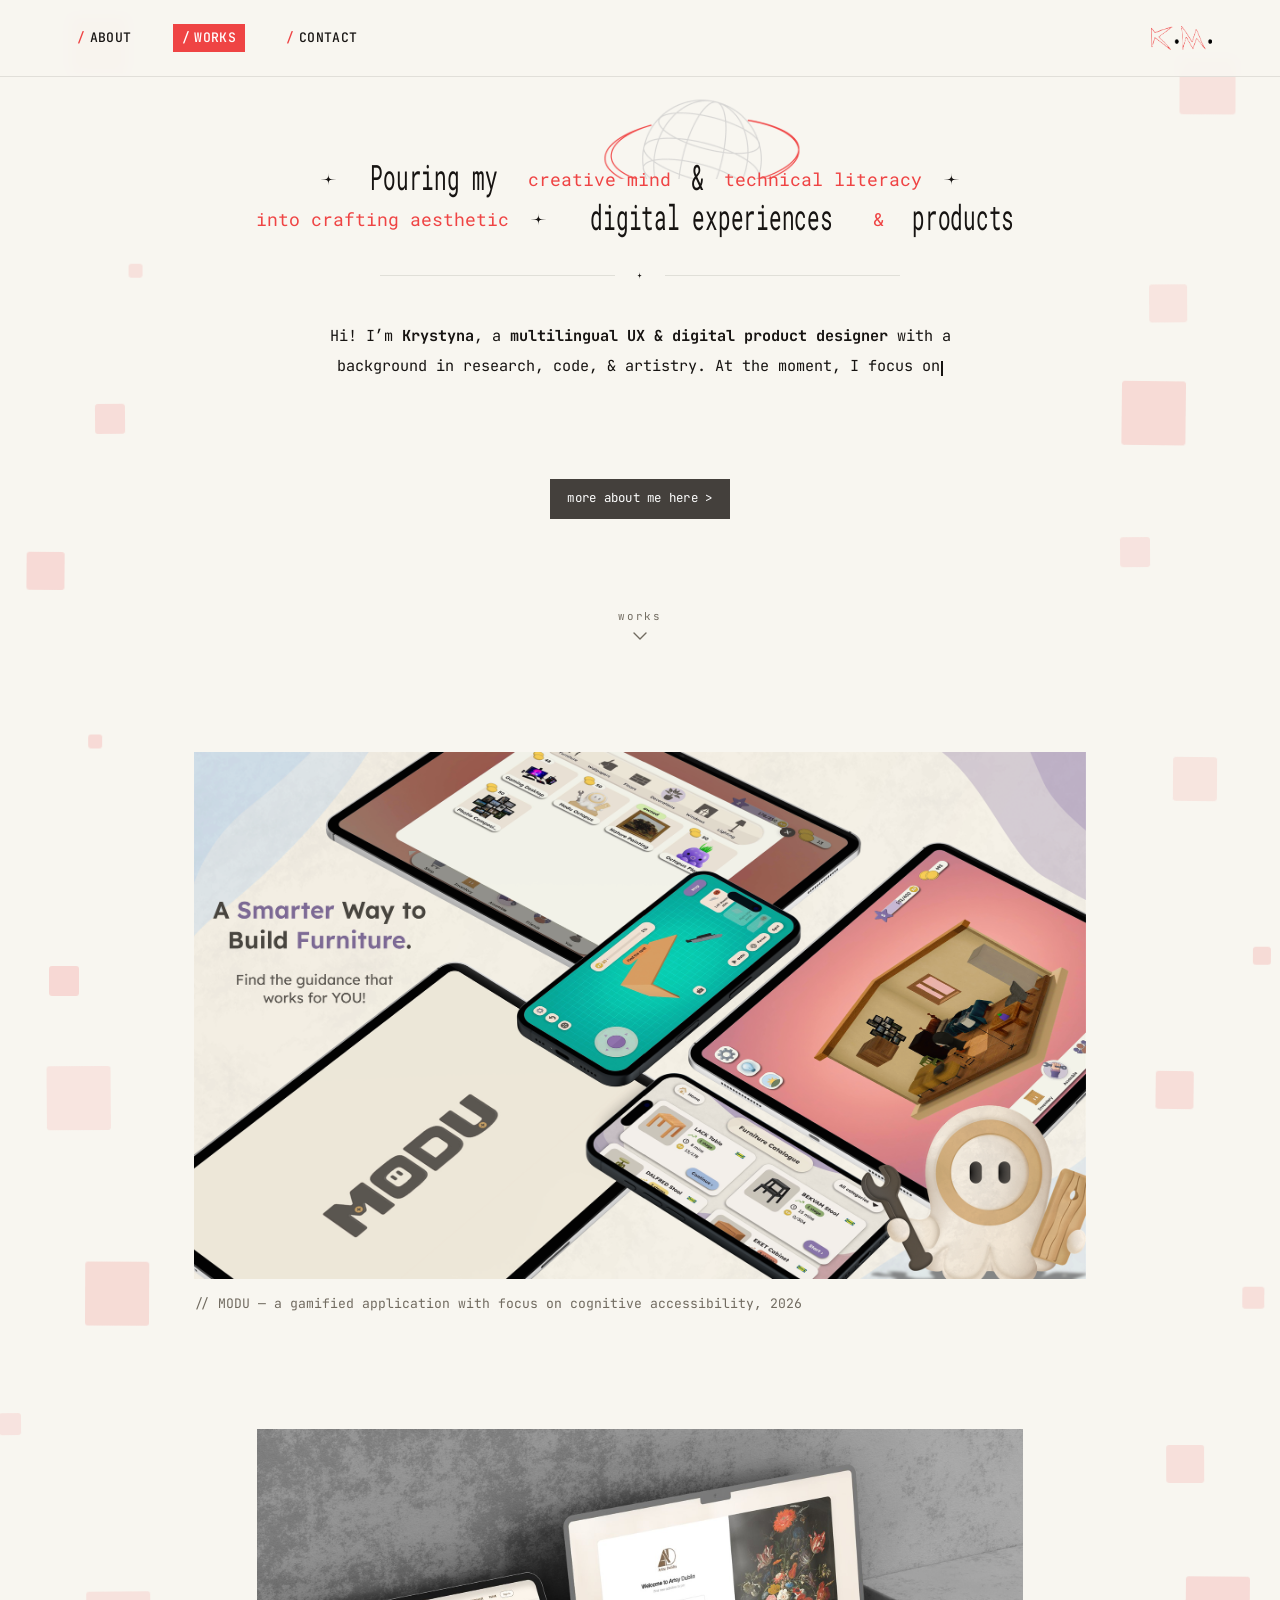
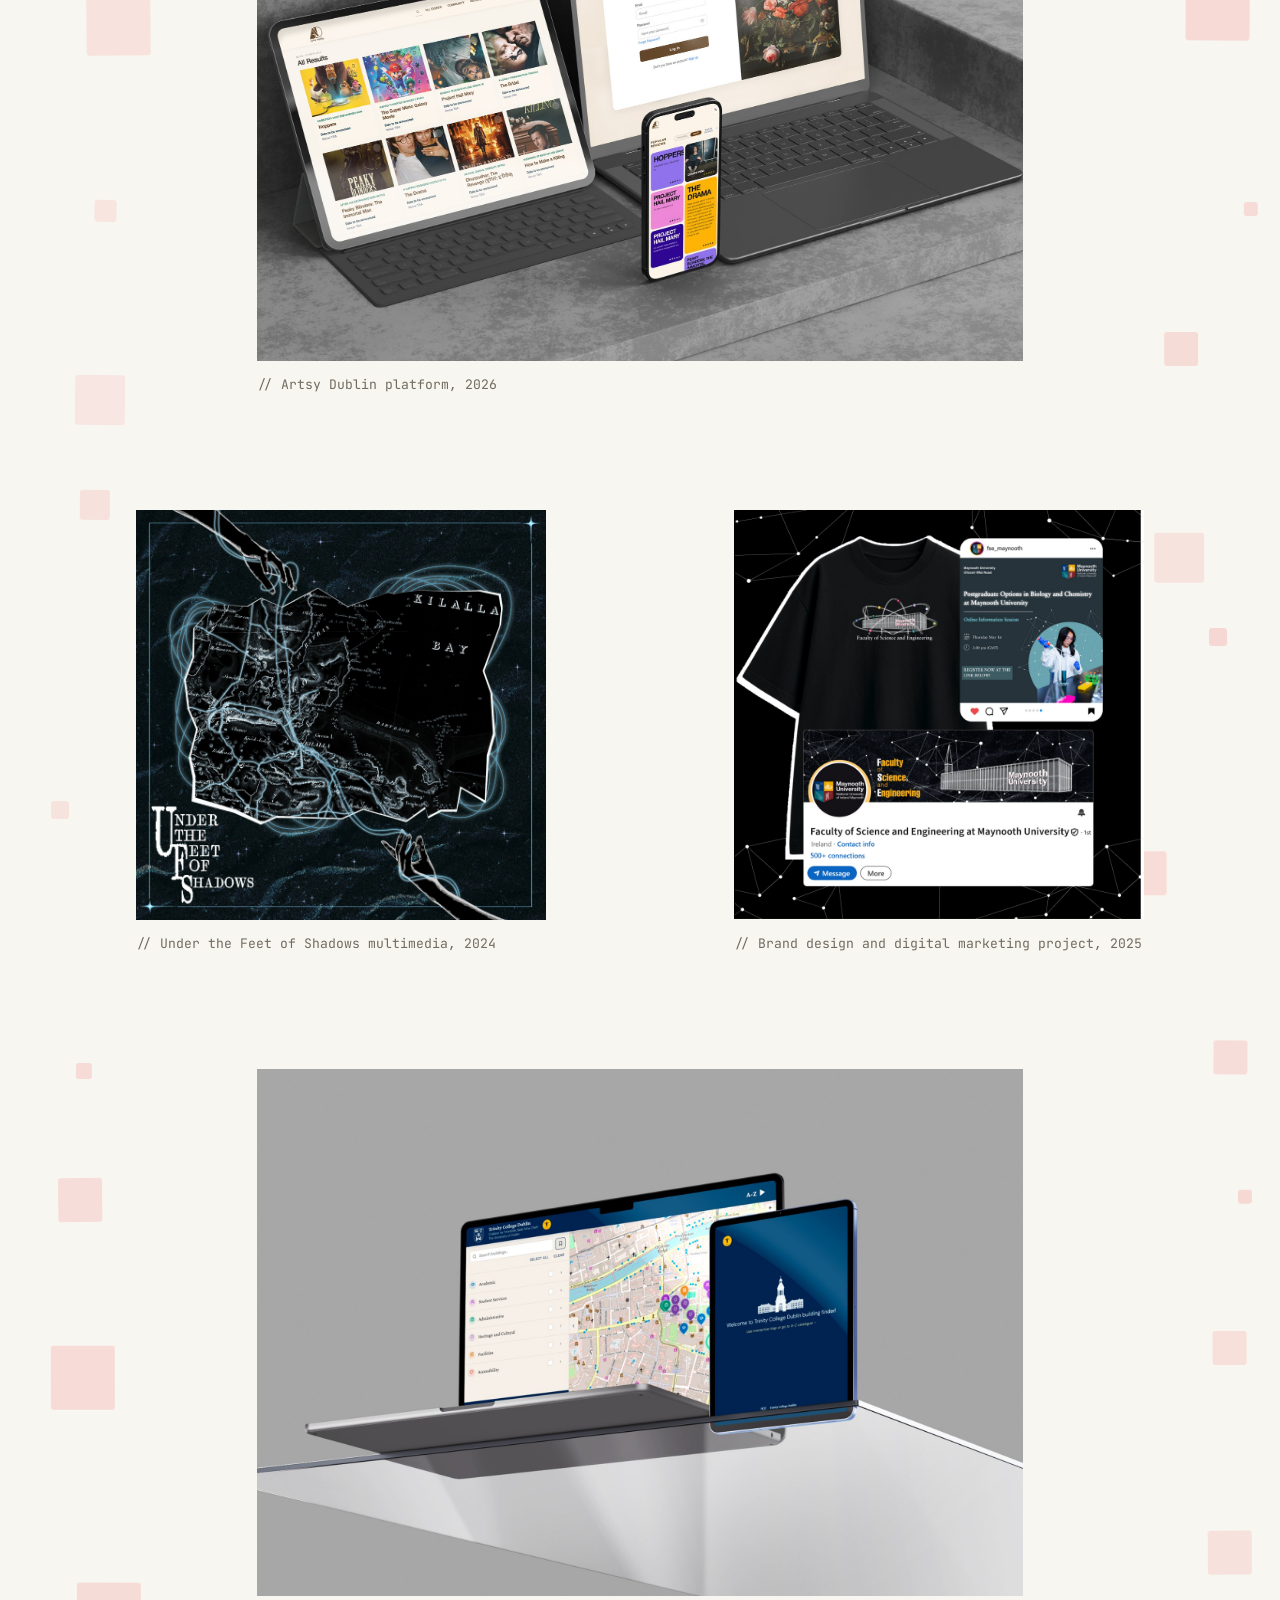
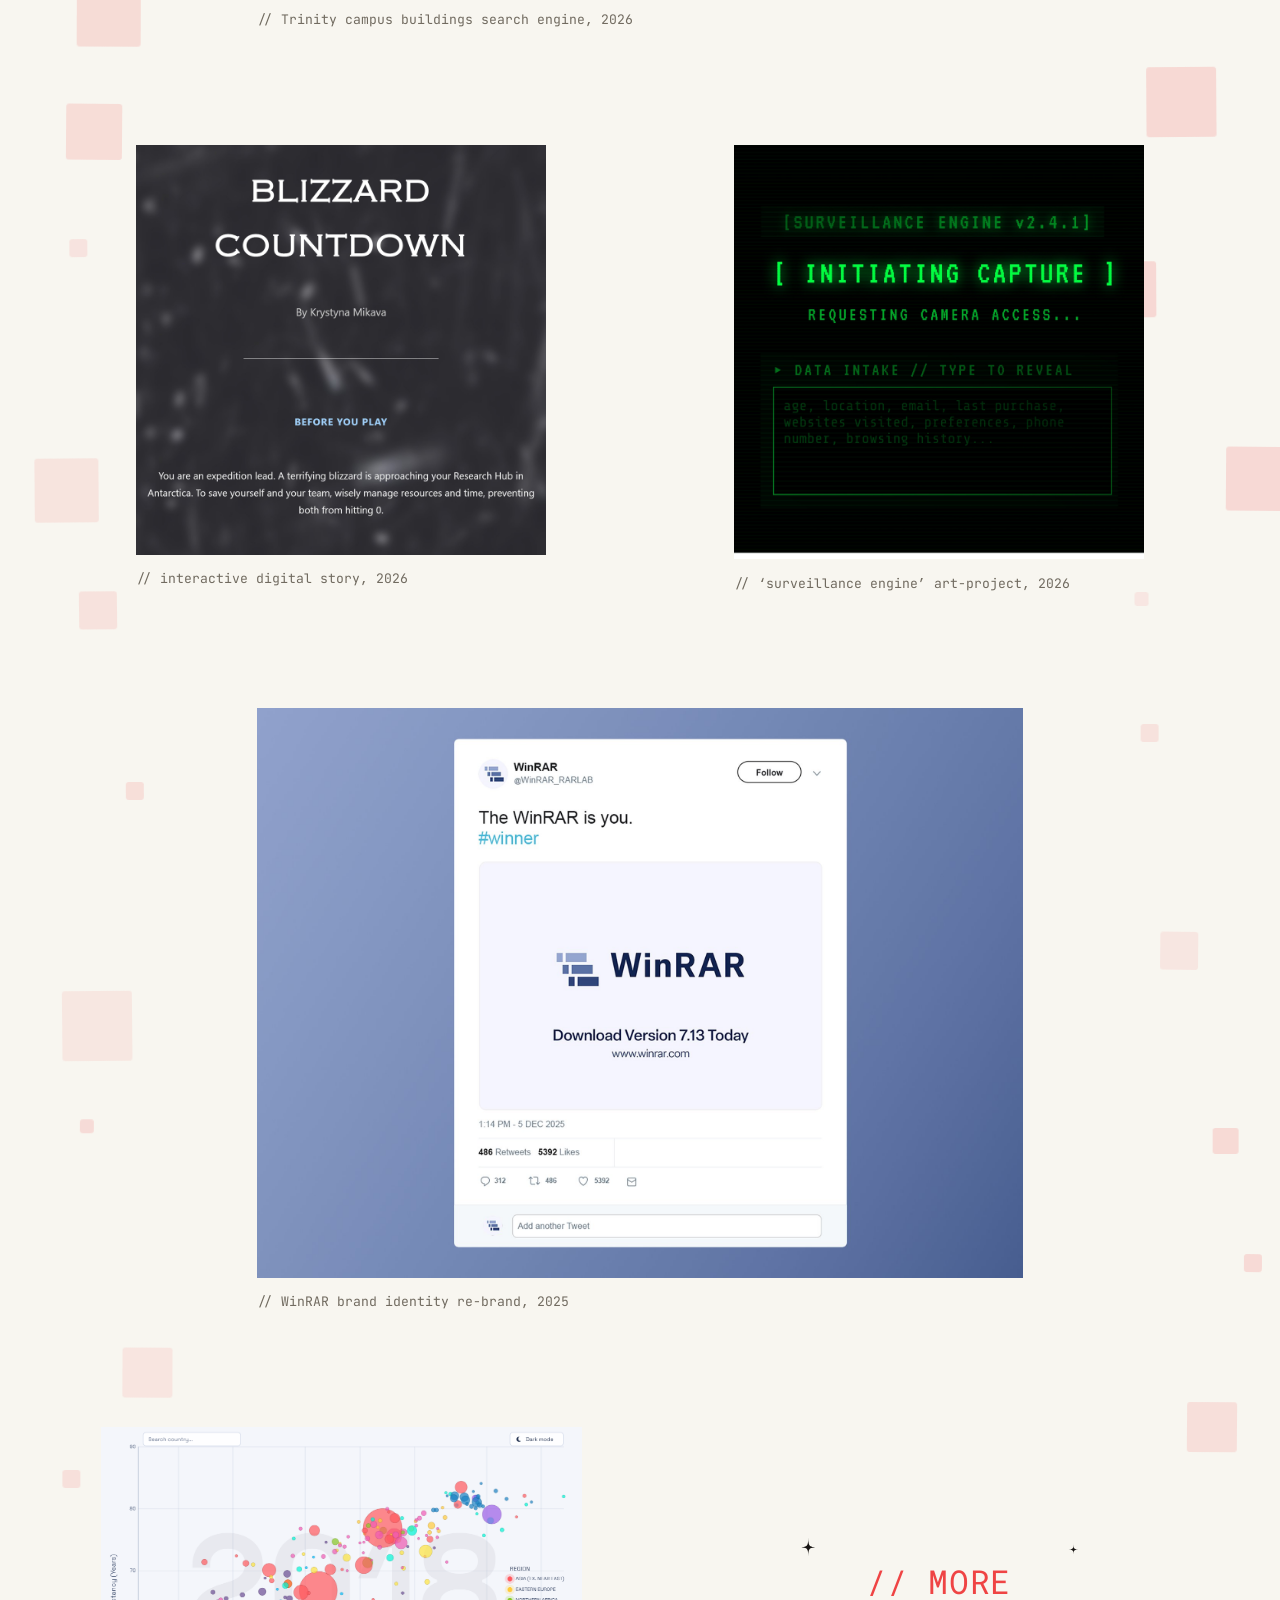
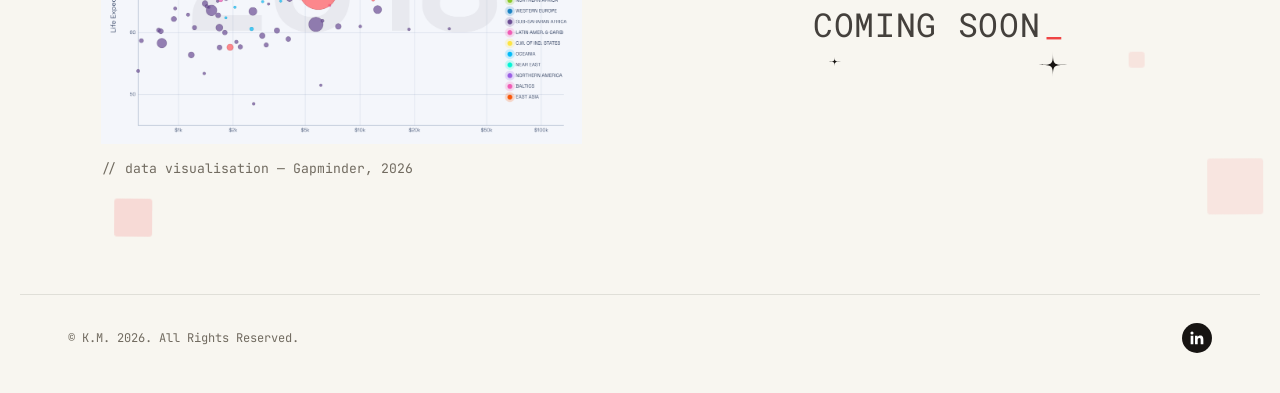
==== index.html @ ce23d638 "c" ====
<!DOCTYPE html>
<html lang="en">
<head>
  <meta charset="UTF-8">
  <meta name="viewport" content="width=device-width, initial-scale=1.0">
  <title>K.M. — Digital Product Designer Portfolio</title>
  <meta name="description" content="Hi! I'm Krystyna, a multilingual UX & digital product designer with a background in research, code, & artistry. At the moment, I focus on accessible interface & interaction design, user experience research, & AI-assisted design.">

  <!-- Fonts: JetBrains Mono (primary UI/body typeface) + Caveat (decorative script accents in the hero headline) -->
  <link rel="preconnect" href="https://fonts.googleapis.com">
  <link rel="preconnect" href="https://fonts.gstatic.com" crossorigin>
  <link href="https://fonts.googleapis.com/css2?family=JetBrains+Mono:ital,wght@0,300;0,400;0,500;0,600;0,700;0,800;1,400;1,500&family=Roboto+Mono:wght@400;500;600;700;800&display=swap" rel="stylesheet">

  <link rel="stylesheet" href="css/style.css?v=16">
</head>
<body>
<script src="js/page-loader.js"></script>
<div class="decorations" aria-hidden="true" id="decorations">
    <span class="decoration decoration--left" style="--top:1.0%; --offset:5.4%; --size:56px; --opacity:0.6;" data-response="0.04"></span>
    <span class="decoration decoration--right" style="--top:1.8%; --offset:3.7%; --size:56px; --opacity:0.46;" data-response="0.035"></span>
    <span class="decoration decoration--right" style="--top:4.9%; --offset:7.0%; --size:38px; --opacity:0.4;" data-response="0.038"></span>
    <span class="decoration decoration--left" style="--top:5.2%; --offset:10.2%; --size:14px; --opacity:0.49;" data-response="0.022"></span>
    <span class="decoration decoration--right" style="--top:7.5%; --offset:10.0%; --size:64px; --opacity:0.64;" data-response="0.032"></span>
    <span class="decoration decoration--left" style="--top:8.6%; --offset:10.1%; --size:30px; --opacity:0.57;" data-response="0.061"></span>
    <span class="decoration decoration--left" style="--top:10.8%; --offset:1.1%; --size:38px; --opacity:0.65;" data-response="0.025"></span>
    <span class="decoration decoration--right" style="--top:11.2%; --offset:7.5%; --size:30px; --opacity:0.44;" data-response="0.053"></span>
    <span class="decoration decoration--right" style="--top:14.2%; --offset:7.6%; --size:44px; --opacity:0.41;" data-response="0.072"></span>
    <span class="decoration decoration--left" style="--top:15.1%; --offset:6.6%; --size:14px; --opacity:0.65;" data-response="0.049"></span>
    <span class="decoration decoration--right" style="--top:17.9%; --offset:1.5%; --size:18px; --opacity:0.64;" data-response="0.074"></span>
    <span class="decoration decoration--left" style="--top:18.3%; --offset:3.9%; --size:30px; --opacity:0.69;" data-response="0.052"></span>
    <span class="decoration decoration--left" style="--top:21.6%; --offset:4.6%; --size:64px; --opacity:0.4;" data-response="0.037"></span>
    <span class="decoration decoration--right" style="--top:21.7%; --offset:9.4%; --size:38px; --opacity:0.56;" data-response="0.076"></span>
    <span class="decoration decoration--left" style="--top:24.1%; --offset:4.0%; --size:64px; --opacity:0.62;" data-response="0.075"></span>
    <span class="decoration decoration--right" style="--top:24.6%; --offset:1.3%; --size:22px; --opacity:0.54;" data-response="0.051"></span>
    <span class="decoration decoration--right" style="--top:28.1%; --offset:5.8%; --size:38px; --opacity:0.5;" data-response="0.025"></span>
    <span class="decoration decoration--left" style="--top:28.4%; --offset:2.6%; --size:22px; --opacity:0.44;" data-response="0.056"></span>
    <span class="decoration decoration--right" style="--top:31.0%; --offset:5.1%; --size:64px; --opacity:0.65;" data-response="0.063"></span>
    <span class="decoration decoration--left" style="--top:31.2%; --offset:9.4%; --size:64px; --opacity:0.47;" data-response="0.063"></span>
    <span class="decoration decoration--right" style="--top:34.7%; --offset:4.4%; --size:14px; --opacity:0.63;" data-response="0.072"></span>
    <span class="decoration decoration--left" style="--top:35.1%; --offset:4.7%; --size:22px; --opacity:0.4;" data-response="0.041"></span>
    <span class="decoration decoration--left" style="--top:38.1%; --offset:3.2%; --size:50px; --opacity:0.37;" data-response="0.07"></span>
    <span class="decoration decoration--right" style="--top:38.6%; --offset:6.3%; --size:34px; --opacity:0.61;" data-response="0.04"></span>
    <span class="decoration decoration--right" style="--top:41.2%; --offset:5.8%; --size:50px; --opacity:0.45;" data-response="0.025"></span>
    <span class="decoration decoration--left" style="--top:41.7%; --offset:3.6%; --size:30px; --opacity:0.51;" data-response="0.063"></span>
    <span class="decoration decoration--right" style="--top:44.4%; --offset:1.5%; --size:18px; --opacity:0.71;" data-response="0.072"></span>
    <span class="decoration decoration--left" style="--top:45.0%; --offset:8.1%; --size:64px; --opacity:0.44;" data-response="0.035"></span>
    <span class="decoration decoration--left" style="--top:47.8%; --offset:1.3%; --size:18px; --opacity:0.45;" data-response="0.068"></span>
    <span class="decoration decoration--right" style="--top:48.2%; --offset:8.7%; --size:44px; --opacity:0.59;" data-response="0.02"></span>
    <span class="decoration decoration--left" style="--top:51.6%; --offset:3.3%; --size:16px; --opacity:0.64;" data-response="0.059"></span>
    <span class="decoration decoration--right" style="--top:51.8%; --offset:5.2%; --size:34px; --opacity:0.57;" data-response="0.078"></span>
    <span class="decoration decoration--right" style="--top:54.1%; --offset:2.3%; --size:14px; --opacity:0.68;" data-response="0.03"></span>
    <span class="decoration decoration--left" style="--top:55.2%; --offset:7.2%; --size:44px; --opacity:0.58;" data-response="0.053"></span>
    <span class="decoration decoration--right" style="--top:58.2%; --offset:2.6%; --size:34px; --opacity:0.54;" data-response="0.047"></span>
    <span class="decoration decoration--left" style="--top:58.5%; --offset:4.1%; --size:64px; --opacity:0.63;" data-response="0.03"></span>
    <span class="decoration decoration--right" style="--top:61.5%; --offset:1.1%; --size:44px; --opacity:0.49;" data-response="0.029"></span>
    <span class="decoration decoration--left" style="--top:61.8%; --offset:5.8%; --size:64px; --opacity:0.62;" data-response="0.055"></span>
    <span class="decoration decoration--left" style="--top:64.2%; --offset:2.5%; --size:56px; --opacity:0.6;" data-response="0.064"></span>
    <span class="decoration decoration--right" style="--top:64.8%; --offset:4.1%; --size:70px; --opacity:0.68;" data-response="0.046"></span>
    <span class="decoration decoration--right" style="--top:68.0%; --offset:7.0%; --size:56px; --opacity:0.7;" data-response="0.074"></span>
    <span class="decoration decoration--left" style="--top:68.2%; --offset:5.7%; --size:18px; --opacity:0.44;" data-response="0.032"></span>
    <span class="decoration decoration--right" style="--top:71.6%; --offset:1.9%; --size:64px; --opacity:0.67;" data-response="0.044"></span>
    <span class="decoration decoration--left" style="--top:71.8%; --offset:5.4%; --size:64px; --opacity:0.43;" data-response="0.045"></span>
    <span class="decoration decoration--left" style="--top:74.4%; --offset:8.8%; --size:38px; --opacity:0.47;" data-response="0.03"></span>
    <span class="decoration decoration--right" style="--top:75.1%; --offset:10.4%; --size:14px; --opacity:0.37;" data-response="0.051"></span>
    <span class="decoration decoration--left" style="--top:77.5%; --offset:9.9%; --size:18px; --opacity:0.55;" data-response="0.054"></span>
    <span class="decoration decoration--right" style="--top:77.7%; --offset:9.6%; --size:18px; --opacity:0.47;" data-response="0.034"></span>
    <span class="decoration decoration--right" style="--top:80.9%; --offset:9.1%; --size:38px; --opacity:0.37;" data-response="0.042"></span>
    <span class="decoration decoration--left" style="--top:81.6%; --offset:7.5%; --size:70px; --opacity:0.36;" data-response="0.074"></span>
    <span class="decoration decoration--right" style="--top:84.3%; --offset:3.2%; --size:26px; --opacity:0.66;" data-response="0.032"></span>
    <span class="decoration decoration--left" style="--top:84.8%; --offset:3.6%; --size:14px; --opacity:0.61;" data-response="0.037"></span>
    <span class="decoration decoration--right" style="--top:88.1%; --offset:4.1%; --size:18px; --opacity:0.65;" data-response="0.061"></span>
    <span class="decoration decoration--left" style="--top:88.6%; --offset:9.4%; --size:50px; --opacity:0.4;" data-response="0.059"></span>
    <span class="decoration decoration--left" style="--top:91.0%; --offset:4.9%; --size:18px; --opacity:0.5;" data-response="0.056"></span>
    <span class="decoration decoration--right" style="--top:91.0%; --offset:6.0%; --size:50px; --opacity:0.54;" data-response="0.071"></span>
    <span class="decoration decoration--left" style="--top:94.2%; --offset:10.4%; --size:44px; --opacity:0.69;" data-response="0.034"></span>
    <span class="decoration decoration--right" style="--top:94.6%; --offset:9.8%; --size:16px; --opacity:0.43;" data-response="0.068"></span>
    <span class="decoration decoration--right" style="--top:98.0%; --offset:1.2%; --size:56px; --opacity:0.39;" data-response="0.04"></span>
    <span class="decoration decoration--left" style="--top:98.1%; --offset:8.7%; --size:38px; --opacity:0.65;" data-response="0.021"></span>
  </div>

  <a class="skip-link" href="#main-content">Skip to main content</a>

  <header class="site-header" id="site-header">
    <div class="site-header__inner">
      <nav class="primary-nav" aria-label="Primary">
        <button class="nav-toggle" id="nav-toggle" aria-expanded="false" aria-controls="primary-nav-list">
          <span class="nav-toggle__bar"></span>
          <span class="nav-toggle__bar"></span>
          <span class="nav-toggle__bar"></span>
          <span class="sr-only">Menu</span>
        </button>
        <ul class="primary-nav__list" id="primary-nav-list">
          <li><a class="nav-link" href="about.html"><span class="nav-link__slash">/</span> <span class="nav-link__label" data-text="ABOUT">ABOUT</span></a></li>
          <li><a class="nav-link nav-link--active" href="#works" aria-current="page"><span class="nav-link__slash">/</span> <span class="nav-link__label" data-text="WORKS">WORKS</span></a></li>
          <li><a class="nav-link" href="contact.html"><span class="nav-link__slash">/</span> <span class="nav-link__label" data-text="CONTACT">CONTACT</span></a></li>
        </ul>
      </nav>

      <a class="logo" href="index.html" aria-label="K.M. — home">
        <img src="assets/images/K.M..png" alt="" width="72" height="24">
      </a>
    </div>
  </header>

  <main id="main-content">

    <!-- ============ HERO ============ -->
    <section class="hero" aria-label="Introduction">
     <!-- reusable sparkle icon, referenced via <use> below -->
      <svg width="0" height="0" style="position:absolute" aria-hidden="true">
  <symbol id="icon-sparkle" viewBox="0 0 200 200">
    <path fill="currentColor" d="M100,4 C100,100 100,100 196,100 C100,100 100,100 100,196 C100,100 100,100 4,100 C100,100 100,100 100,4 Z"/>
  </symbol>
</svg>

      <h1 class="hero__heading">
        <span class="hero__heading-globe" aria-hidden="true">
          <img src="assets/images/globe.png" alt="" width="230" height="230">
        </span>
        <span class="heading-row">
          <span class="heading-sparkle" aria-hidden="true"><svg><use href="#icon-sparkle"></use></svg></span>
          <span class="heading-stretched">Pouring my</span>
          <span class="heading-accent">creative mind</span>
          <span class="heading-stretched">&amp;</span>
          <span class="heading-accent">technical literacy</span>
          <span class="heading-sparkle" aria-hidden="true"><svg><use href="#icon-sparkle"></use></svg></span>
        </span>
        <span class="heading-row">
          <span class="heading-accent">into crafting aesthetic</span>
          <span class="heading-sparkle" aria-hidden="true"><svg><use href="#icon-sparkle"></use></svg></span>
          <span class="heading-stretched heading-stretched--lg">digital experiences</span>
          <span class="heading-accent">&amp;</span>
          <span class="heading-stretched">products</span>
        </span>
      </h1>

      <div class="hero__globe" aria-hidden="true">
        <svg viewBox="0 0 120 120" width="90" height="90" fill="none" xmlns="http://www.w3.org/2000/svg">
          <circle cx="60" cy="60" r="46" stroke="#EF4444" stroke-width="1"/>
          <ellipse cx="60" cy="60" rx="46" ry="18" stroke="#EF4444" stroke-width="1"/>
          <ellipse cx="60" cy="60" rx="46" ry="30" stroke="#EF4444" stroke-width="1"/>
          <ellipse cx="60" cy="60" rx="18" ry="46" stroke="#EF4444" stroke-width="1"/>
          <ellipse cx="60" cy="60" rx="30" ry="46" stroke="#EF4444" stroke-width="1"/>
          <line x1="14" y1="60" x2="106" y2="60" stroke="#EF4444" stroke-width="1"/>
          <line x1="60" y1="14" x2="60" y2="106" stroke="#EF4444" stroke-width="1"/>
        </svg>
      </div>

     <div class="hero__divider" role="presentation">
  <span class="hero__divider-line"></span>
  <span class="heading-sparkle" aria-hidden="true"><svg><use href="#icon-sparkle"></use></svg></span>
  <span class="hero__divider-line"></span>
</div>

      <p class="hero__bio" id="bio-text">Hi! I&rsquo;m <strong>Krystyna</strong>, a <strong>multilingual UX &amp; digital product designer</strong> with a background in research, code, &amp; artistry. At the moment, I focus on <mark>accessible interface &amp; interaction design</mark>, <mark>user experience research</mark>, &amp; <mark>AI-assisted design</mark>.</p>

      <a class="btn-more" href="about.html">
        <span class="btn-more__rect">
          <span class="btn-more__text">more about me here</span>
          <span class="btn-more__arrow" aria-hidden="true">&gt;</span>
        </span>
      </a>

      <a class="scroll-cue" href="#works" aria-label="Scroll to works">
        <span class="scroll-cue__label">works</span>
        <svg class="scroll-cue__chevron" width="14" height="8" viewBox="0 0 14 8" aria-hidden="true">
          <path d="M1 1L7 7L13 1" stroke="currentColor" stroke-width="1.4" fill="none" stroke-linecap="round" stroke-linejoin="round"/>
        </svg>
      </a>
    </section>

    <!-- ============ WORKS ============ -->
    <section class="works" id="works" aria-label="Selected works">

      <!-- Featured / full-width project — wider than the standard feature
           frame, spanning the same edge-to-edge width as the two-column
           row below it -->
      <article class="project project--feature project--feature-wide">
        <a class="project__link" href="works/modu.html" aria-describedby="p0-caption">
          <span class="project__frame">
            <span class="project__corner project__corner--tl" aria-hidden="true"></span>
            <span class="project__corner project__corner--br" aria-hidden="true"></span>
            <span class="project__media">
              <span class="project__tag" aria-hidden="true">UI/UX, cognitive accessibility, product design, gamification</span>
              <img src="assets/images/modu-prev.png" alt="MODU gamified furniture-building app shown across tablet and phone mockups" loading="lazy">
            </span>
          </span>
        </a>
        <p class="project__caption" id="p0-caption">// MODU &mdash; a gamified application with focus on cognitive accessibility, 2026</p>
      </article>

      <!-- Featured / full-width project -->
      <article class="project project--feature">
        <a class="project__link" href="works/artsy-dublin.html" aria-describedby="p1-caption">
          <span class="project__frame">
            <span class="project__corner project__corner--tl" aria-hidden="true"></span>
            <span class="project__corner project__corner--br" aria-hidden="true"></span>
            <span class="project__media">
              <span class="project__tag" aria-hidden="true">UX/UI, user-user interaction, server-side platform development (backend), React</span>
              <img src="assets/images/artsy.d.jpg" alt="Artsy Dublin platform shown across laptop, tablet and phone mockups" loading="lazy">
            </span>
          </span>
        </a>
        <p class="project__caption" id="p1-caption">// Artsy Dublin platform, 2026</p>
      </article>

      <!-- Two-column row -->
      <div class="works__grid">
        <article class="project">
          <a class="project__link" href="works/under-the-feet-of-shadows.html" aria-describedby="p2-caption">
            <span class="project__frame">
              <span class="project__corner project__corner--tl" aria-hidden="true"></span>
              <span class="project__corner project__corner--br" aria-hidden="true"></span>
              <span class="project__media project__media--square">
                <span class="project__tag" aria-hidden="true">digital media design, print design, multimedia installation &amp; research project</span>
                <img src="assets/images/for.spur.148x148.jpg" alt="Under the Feet of Shadows — multimedia project artwork" loading="lazy">
              </span>
            </span>
          </a>
          <p class="project__caption" id="p2-caption">// Under the Feet of Shadows multimedia, 2024</p>
        </article>

        <article class="project">
          <a class="project__link" href="works/brand-design-marketing.html" aria-describedby="p3-caption">
            <span class="project__frame">
              <span class="project__corner project__corner--tl" aria-hidden="true"></span>
              <span class="project__corner project__corner--br" aria-hidden="true"></span>
              <span class="project__media project__media--square">
                <span class="project__tag" aria-hidden="true">brand, reusable digital assets &amp; logo design, audience research</span>
                <img src="assets/images/fse.jpg" alt="Brand design and digital marketing project mockups" loading="lazy">
              </span>
            </span>
          </a>
          <p class="project__caption" id="p3-caption">// Brand design and digital marketing project, 2025</p>
        </article>
      </div>

      <!-- Full-width -->
      <article class="project project--feature">
        <a class="project__link" href="works/trinity-campus-search.html" aria-describedby="p4-caption">
          <span class="project__frame">
            <span class="project__corner project__corner--tl" aria-hidden="true"></span>
            <span class="project__corner project__corner--br" aria-hidden="true"></span>
            <span class="project__media">
              <span class="project__tag" aria-hidden="true">UX/UI, re-brand design, WCAG accessibility &amp; frontend</span>
              <img src="assets/images/tcd.map.jpg" alt="Trinity campus buildings search engine on laptop and tablet" loading="lazy">
            </span>
          </span>
        </a>
        <p class="project__caption" id="p4-caption">// Trinity campus buildings search engine, 2026</p>
      </article>

      <!-- Two-column row -->
      <div class="works__grid">
        <article class="project">
          <a class="project__link" href="works/blizzard-countdown.html" aria-describedby="p5-caption">
            <span class="project__frame">
              <span class="project__corner project__corner--tl" aria-hidden="true"></span>
              <span class="project__corner project__corner--br" aria-hidden="true"></span>
              <span class="project__media project__media--tall">
                <span class="project__tag" aria-hidden="true">interaction design, digital narration, JavaScript</span>
                <img src="assets/images/blizzard.cd.jpg" alt="Blizzard Countdown interactive digital story interface" loading="lazy">
              </span>
            </span>
          </a>
          <p class="project__caption" id="p5-caption">// interactive digital story, 2026</p>
        </article>

        <article class="project">
          <a class="project__link" href="works/surveillance-engine.html" aria-describedby="p6-caption">
            <span class="project__frame">
              <span class="project__corner project__corner--tl" aria-hidden="true"></span>
              <span class="project__corner project__corner--br" aria-hidden="true"></span>
              <span class="project__media project__media--tall">
                <span class="project__tag" aria-hidden="true">interaction design, p5js, interactive graphics, JS, creative coding</span>
                <img src="assets/images/surveillance.jpg" alt="'Surveillance engine' generative art project terminal interface" loading="lazy">
              </span>
            </span>
          </a>
          <p class="project__caption" id="p6-caption">// &lsquo;surveillance engine&rsquo; art-project, 2026</p>
        </article>
      </div>

      <!-- Full-width -->
      <article class="project project--feature">
        <a class="project__link" href="works/winrar-rebrand.html" aria-describedby="p7-caption">
          <span class="project__frame">
            <span class="project__corner project__corner--tl" aria-hidden="true"></span>
            <span class="project__corner project__corner--br" aria-hidden="true"></span>
            <span class="project__media project__media--wide">
              <span class="project__tag" aria-hidden="true">graphic design &amp; design research</span>
              <img src="assets/images/winrar.jpg" alt="WinRAR brand identity re-brand social post mockup" loading="lazy">
            </span>
          </span>
        </a>
        <p class="project__caption" id="p7-caption">// WinRAR brand identity re-brand, 2025</p>
      </article>

      <!-- Last card: same two-column grid, so it matches the card above it (left column) -->
      <div class="works__grid">
        <article class="project project--larger">
          <a class="project__link" href="works/data-viz-gapminder.html" aria-describedby="p8-caption">
            <span class="project__frame">
              <span class="project__corner project__corner--tl" aria-hidden="true"></span>
              <span class="project__corner project__corner--br" aria-hidden="true"></span>
              <span class="project__media project__media--tall">
                <span class="project__tag" aria-hidden="true">interactive design, accessibility, data visualisation, p5.js</span>
                <img src="assets/images/gap.png" alt="Gapminder 2018 interactive bubble chart of income and life expectancy by country" loading="lazy">
              </span>
            </span>
          </a>
          <p class="project__caption" id="p8-caption">// data visualisation &mdash; Gapminder, 2026</p>
        </article>

        <div class="works__soon" role="note">
          <span class="works__soon__box">
            <span class="works__soon__text">
              <span class="works__soon__star works__soon__star--1" aria-hidden="true"><svg><use href="#icon-sparkle"></use></svg></span>
              <span class="works__soon__star works__soon__star--2" aria-hidden="true"><svg><use href="#icon-sparkle"></use></svg></span>
              <span class="works__soon__star works__soon__star--3" aria-hidden="true"><svg><use href="#icon-sparkle"></use></svg></span>
              <span class="works__soon__star works__soon__star--4" aria-hidden="true"><svg><use href="#icon-sparkle"></use></svg></span>
              <span class="works__soon__line works__soon__line--accent">// more</span>
              <span class="works__soon__line">coming soon<span class="works__soon__cursor" aria-hidden="true">_</span></span>
            </span>
          </span>
        </div>
      </div>

    </section>
  </main>

  <footer class="site-footer">
    <p class="site-footer__copy">© K.M. 2026. All Rights Reserved.</p>
    <a class="site-footer__social" href="https://www.linkedin.com/in/krystyna-mikava/" target="_blank" rel="noopener noreferrer" aria-label="Open LinkedIn profile in a new window">
      <svg width="18" height="18" viewBox="0 0 24 24" fill="currentColor" aria-hidden="true">
        <path d="M20.45 20.45h-3.55v-5.57c0-1.33-.02-3.04-1.85-3.04-1.86 0-2.14 1.45-2.14 2.94v5.67H9.36V9h3.41v1.56h.05c.48-.9 1.64-1.85 3.38-1.85 3.61 0 4.28 2.38 4.28 5.47v6.27zM5.34 7.43a2.06 2.06 0 1 1 0-4.12 2.06 2.06 0 0 1 0 4.12zM7.12 20.45H3.56V9h3.56v11.45z"/>
      </svg>
    </a>
  </footer>

  <script src="js/decorations.js" defer></script>
  <script src="js/scramble.js" defer></script>
  <script src="js/typewriter.js?v=2" defer></script>
  <script src="js/project-cards.js" defer></script>
  <script src="js/main.js" defer></script>
  <script src="js/mobile-notice.js" defer></script>
</body>
</html>
---- css/style.css ----
/* =========================================================================
   K.M. PORTFOLIO — MAIN STYLESHEET
   Table of contents:
   1. Variables & tokens
   2. Reset & base
   3. Accessibility helpers
   4. Decorative floating squares
   5. Header & navigation
   6. Hero section
   7. Works / project grid
   8. Footer
   9. Responsive breakpoints
   10. Reduced motion
   ========================================================================= */

/* ---------------------------------------------------------------------
   1. VARIABLES & TOKENS
   --------------------------------------------------------------------- */
:root {
  /* Colour palette */
  --color-bg: #F8F6F0;
  --color-orange: #EF4444;
  --color-orange-text: #C23636; /* WCAG AA-safe variant of the brand red for small text/backgrounds */
  --color-orange-pale: #FBEAE8;
  --color-orange-decoration: #F6CBC7; /* much lighter tint of the brand red for the decorative squares */
  --color-dark: #44403C;
  --color-text: #171412;
  --color-text-muted: #716B60;
  --color-border: rgba(23, 20, 18, 0.1);
  --color-white: #FFFFFF;

  /* Typography */
  --font-mono: 'JetBrains Mono', 'Courier New', Courier, monospace;
  --font-script: 'Caveat', cursive;
  --font-heading: 'Roboto Mono', 'Courier New', Courier, monospace;

  /* Layout */
  --container-width: 1240px;
  --container-pad: clamp(1.25rem, 4vw, 3rem);
  --section-gap: clamp(4rem, 9vw, 7.5rem);

  /* Motion */
  --ease-out: cubic-bezier(0.16, 1, 0.3, 1);
  --ease-soft: cubic-bezier(0.4, 0, 0.2, 1);
  --transition-fast: 0.2s;
  --transition-med: 0.4s;

  /* Header */
  --header-height: 76px;
}

/* ---------------------------------------------------------------------
   2. RESET & BASE
   --------------------------------------------------------------------- */
*, *::before, *::after {
  box-sizing: border-box;
}

html {
  scroll-behavior: smooth;
  -webkit-text-size-adjust: 100%;
  /* horizontal clipping lives on <html> (it propagates to the viewport), not on
     <body>: an overflow value on <body> makes Safari treat it as the scroll
     container and the sticky header stops sticking */
  overflow-x: hidden;
}

html, body {
  min-height: 100%;
}

body {
  position: relative;
  margin: 0;
  background: var(--color-bg);
  color: var(--color-text);
  font-family: var(--font-mono);
  font-size: 16px;
  line-height: 1.5;
  -webkit-font-smoothing: antialiased;
  -moz-osx-font-smoothing: grayscale;
}

img {
  max-width: 100%;
  display: block;
}

a {
  color: inherit;
}

ul {
  margin: 0;
  padding: 0;
  list-style: none;
}

h1, p, mark {
  margin: 0;
}

mark {
  background: none;
  color: inherit;
}

button {
  font-family: inherit;
  cursor: pointer;
}

/* ---------------------------------------------------------------------
   3. ACCESSIBILITY HELPERS
   --------------------------------------------------------------------- */
.sr-only {
  position: absolute;
  width: 1px;
  height: 1px;
  padding: 0;
  margin: -1px;
  overflow: hidden;
  clip: rect(0, 0, 0, 0);
  white-space: nowrap;
  border: 0;
}

.skip-link {
  position: absolute;
  top: -48px;
  left: 1rem;
  z-index: 1000;
  background: var(--color-dark);
  color: var(--color-white);
  padding: 0.6rem 1rem;
  font-size: 0.8rem;
  text-decoration: none;
  transition: top var(--transition-fast) var(--ease-soft);
}

.skip-link:focus {
  top: 1rem;
}

a:focus-visible,
button:focus-visible {
  outline: 2px solid var(--color-orange);
  outline-offset: 3px;
}

/* ---------------------------------------------------------------------
   4. DECORATIVE FLOATING SQUARES
   --------------------------------------------------------------------- */
.decorations {
  position: absolute;
  inset: 0;
  z-index: -1;
  overflow: hidden;
  pointer-events: none;
}

.decoration {
  position: absolute;
  top: var(--top, 10%);
  width: var(--size, 90px);
  height: var(--size, 90px);
  background: var(--color-orange-decoration);
  opacity: var(--opacity, 0.5);
  border-radius: 3px;
  pointer-events: auto;
  will-change: transform;
  transform: translate3d(0, 0, 0);
}

.decoration--left {
  left: var(--offset, 4%);
}

.decoration--right {
  right: var(--offset, 4%);
}

/* ---------------------------------------------------------------------
   5. HEADER & NAVIGATION
   --------------------------------------------------------------------- */
.site-header {
  position: -webkit-sticky;
  position: sticky;
  top: 0;
  z-index: 100;
  background: rgba(248, 246, 240, 0.92);
  backdrop-filter: blur(6px);
  -webkit-backdrop-filter: blur(6px);
  border-bottom: 1px solid var(--color-border);
}

.site-header__inner {
  max-width: var(--container-width);
  margin: 0 auto;
  padding: 1.35rem var(--container-pad);
  display: flex;
  align-items: center;
  justify-content: space-between;
  min-height: var(--header-height);
}

.primary-nav__list {
  display: flex;
  align-items: center;
  gap: clamp(1rem, 2.5vw, 2.25rem);
}

.nav-link {
  position: relative;
  display: inline-flex;
  align-items: center;
  gap: 0.3em;
  text-decoration: none;
  font-size: 0.82rem;
  font-weight: 500;
  letter-spacing: 0.03em;
  color: var(--color-text);
  padding: 0.35em 0.7em;
  white-space: nowrap;
  transition: background-color var(--transition-fast) var(--ease-soft),
              color var(--transition-fast) var(--ease-soft);
}

.nav-link__slash {
  color: var(--color-orange);
  transition: color var(--transition-fast) var(--ease-soft);
}

.nav-link--active,
.nav-link:hover,
.nav-link:focus-visible {
  background: var(--color-orange);
  color: var(--color-white);
}

.nav-link--active .nav-link__slash,
.nav-link:hover .nav-link__slash,
.nav-link:focus-visible .nav-link__slash {
  color: var(--color-white);
}

.logo img {
  height: 24px;
  width: auto;
  object-fit: contain;
}

/* Mobile nav toggle (hidden on desktop) */
.nav-toggle {
  display: none;
  flex-direction: column;
  justify-content: center;
  gap: 4px;
  width: 32px;
  height: 32px;
  background: none;
  border: none;
  padding: 0;
}

.nav-toggle__bar {
  display: block;
  width: 100%;
  height: 2px;
  background: var(--color-text);
  transition: transform var(--transition-fast) var(--ease-soft), opacity var(--transition-fast);
}

.nav-toggle[aria-expanded="true"] .nav-toggle__bar:nth-child(1) {
  transform: translateY(6px) rotate(45deg);
}

.nav-toggle[aria-expanded="true"] .nav-toggle__bar:nth-child(2) {
  opacity: 0;
}

.nav-toggle[aria-expanded="true"] .nav-toggle__bar:nth-child(3) {
  transform: translateY(-6px) rotate(-45deg);
}

/* ---------------------------------------------------------------------
   6. HERO SECTION
   --------------------------------------------------------------------- */
.hero {
  max-width: 980px;
  margin: 0 auto;
  padding: clamp(3rem, 7vw, 5rem) var(--container-pad) clamp(2.5rem, 5vw, 4rem);
  text-align: center;
}

.typewriter-cursor {
  display: inline-block;
  width: 2px;
  height: 1em;
  margin-left: 1px;
  background: var(--color-text);
  vertical-align: text-bottom;
  animation: cursor-blink 0.85s step-end infinite;
}



@keyframes cursor-blink {
  0%, 49% { opacity: 1; }
  50%, 100% { opacity: 0; }
}

.hero__heading {
  position: relative;
  font-weight: 400;
  line-height: 1.6;
}

.heading-row {
  display: block;
  position: relative;
  z-index: 1;
}

/* Safety net: hides any leftover old standalone globe markup that may
   still be sitting in the HTML below the heading. The real fix is to
   delete that old <div class="hero__globe">...</div> block entirely —
   it's been replaced by .hero__heading-globe (see below), which sits
   behind the text instead of below it. */
.hero__globe {
  display: none !important;
}

/* planet placeholder — sits behind the text, rendered at full size (not
   cropped); the two text rows simply paint on top of it in normal stacking
   order, so it peeks through the gaps between words/lines. */
.hero__heading-globe {
  position: absolute;
  top: 0%;
  left: 57%;
  transform: translate(-50%, -50%);
  z-index: -1;
  pointer-events: none;
}

.hero__heading-globe img {
  width: clamp(140px, 18vw, 230px);
  height: auto;
  display: block;
  clip-path: inset(0 0 37% 0);
}

.heading-sparkle {
  display: inline-flex;
  width: 0.7em;
  height: 0.7em;
  margin: 0 0.2em;
  vertical-align: middle;
  color: var(--color-text);
}

.heading-sparkle svg {
  width: 100%;
  height: 100%;
}

.heading-plain {
  font-family: var(--font-heading);
  font-weight: 400;
  font-size: clamp(0.95rem, 0.8rem + 0.5vw, 1.15rem);
  color: var(--color-text);
  margin: 0 0.12em;
}

.heading-accent {
  font-family: var(--font-heading);
  font-weight: 400;
  font-size: clamp(0.95rem, 0.8rem + 0.5vw, 1.15rem);
  color: var(--color-orange);
  margin: 0 0.12em;
}

/* vertically stretched black text — same Roboto Mono, just scaled.
   "Pouring my", "digital experiences" and "products" all share this one
   size/weight so they read as one consistent style, matching "Pouring my". */
.heading-stretched {
  display: inline-block;
  font-family: var(--font-heading);
  font-weight: 400;
  font-size: clamp(1.2rem, 1rem + 0.8vw, 1.55rem);
  color: var(--color-text);
  transform: scaleY(1.4) scaleX(0.85);
  transform-origin: center;
  margin: 0 0.12em;
  
}

.hero__divider {
  display: flex;
  align-items: center;
  justify-content: center;
  gap: 1rem;
  margin: 2rem auto 2.5rem;
  max-width: 520px;
}

.hero__divider-line {
  flex: 1;
  height: 1px;
  background: var(--color-border);
}

.hero__divider-plus {
  color: var(--color-orange-text);
  font-size: 0.9rem;
}

.hero__bio {
  max-width: 700px;
  margin: 0 auto;
  font-size: clamp(0.85rem, 0.4vw + 0.75rem, 0.95rem);
  line-height: 2;
  color: var(--color-text);
}

.hero__bio strong {
  font-weight: 700;
}

/* The highlight is painted as a gradient rather than a flat background so
   its width can be animated — it sweeps in from the left like a marker
   being drawn across the words, once the typewriter has finished. With
   box-decoration-break: clone each wrapped fragment gets its own
   background box, so a mark spanning two lines draws each line from its
   own left edge. */
.hero__bio mark {
  background-color: transparent;
  background-image: linear-gradient(var(--color-orange-pale), var(--color-orange-pale));
  background-repeat: no-repeat;
  background-position: left center;
  background-size: 0% 100%;
  color: var(--color-text);
  padding: 0.05em 0.35em;
  box-decoration-break: clone;
  -webkit-box-decoration-break: clone;
  transition: background-size 0.7s var(--ease-out);
  transition-delay: var(--mark-delay, 0s);
}

.hero__bio.is-highlighted mark {
  background-size: 100% 100%;
}

/* staggered so the three phrases read as being highlighted in turn */
.hero__bio mark:nth-of-type(2) { --mark-delay: 0.55s; }
.hero__bio mark:nth-of-type(3) { --mark-delay: 1.1s; }

@media (prefers-reduced-motion: reduce) {
  .hero__bio mark {
    background-size: 100% 100%;
    transition: none;
  }
}

/* typewriter characters, revealed progressively by js/typewriter.js */
.hero__bio .char {
  opacity: 0;
}

.hero__bio .char.is-visible {
  opacity: 1;
}

.hero__bio.reveal-complete .char {
  opacity: 1;
}

/* "more about me" button */
.btn-more {
  display: inline-block;
  margin-top: 2.25rem;
  text-decoration: none;
}

.btn-more__rect {
  display: inline-flex;
  align-items: center;
  gap: 0.6em;
  background: var(--color-dark);
  color: var(--color-white);
  font-size: 0.78rem;
  letter-spacing: 0.02em;
  padding: 0.85em 1.4em;
  transition: transform var(--transition-med) var(--ease-out);
}

.btn-more__arrow {
  display: inline-block;
  transition: transform var(--transition-med) var(--ease-out);
}

.btn-more:hover .btn-more__rect,
.btn-more:focus-visible .btn-more__rect {
  transform: scale(1.06);
}

.btn-more:hover .btn-more__arrow,
.btn-more:focus-visible .btn-more__arrow {
  transform: translateX(7px);
}

/* scroll cue */
.scroll-cue {
  display: flex;
  flex-direction: column;
  align-items: center;
  gap: 0.5rem;
  margin-top: clamp(3.5rem, 7vw, 6rem);
  margin-bottom: clamp(1.5rem, 4vw, 3rem);
  text-decoration: none;
  color: var(--color-text-muted);
}

.scroll-cue__label {
  font-size: 0.68rem;
  letter-spacing: 0.15em;
  text-transform: lowercase;
}

.scroll-cue__chevron {
  animation: chevron-bob 2.4s ease-in-out infinite;
}

@keyframes chevron-bob {
  0%, 100% { transform: translateY(0); }
  50% { transform: translateY(4px); }
}

/* ---------------------------------------------------------------------
   7. WORKS / PROJECT GRID
   --------------------------------------------------------------------- */
.works {
  max-width: var(--container-width);
  margin: 0 auto;
  padding: 0 var(--container-pad); /* the footer's top margin supplies the space below */
}

.works__grid {
  display: grid;
  grid-template-columns: 1fr 1fr;
  gap: clamp(2rem, 4vw, 3.5rem);
  margin-bottom: var(--section-gap);
}

.project {
  margin-bottom: var(--section-gap);
}

.works__grid .project {
  margin-bottom: 0;
}

.works__grid:last-child {
  margin-bottom: 0;
}

/* "more coming soon": frameless stylised text with a few twinkling stars */
.works__soon {
  display: flex;
  align-items: center;
  justify-content: center;
}

.works__soon__box {
  position: relative;
  display: flex;
  align-items: center;
  justify-content: center;
  width: 75%;
  margin: 0 auto;
  padding: 4rem 0;
  text-align: center;
}

.works__soon__text {
  position: relative;
  display: flex;
  flex-direction: column;
  gap: 0.15em;
  font-family: var(--font-heading);
  font-weight: 400;
  font-size: clamp(1.4rem, 2.6vw, 2.4rem);
  line-height: 1.15;
  letter-spacing: 0.02em;
  text-transform: uppercase;
  color: var(--color-dark);
}

.works__soon__line--accent {
  color: var(--color-orange);
}

.works__soon__cursor {
  margin-left: 0.1em;
  color: var(--color-orange);
  animation: soon-blink 1.1s steps(1) infinite;
}

.works__soon__star {
  position: absolute;
  display: block;
  color: var(--color-text);
  animation: soon-twinkle 3.2s ease-in-out infinite;
}

.works__soon__star svg {
  display: block;
  width: 100%;
  height: 100%;
}

/* stars sit just outside the text block (em units follow the text size) */
.works__soon__star--1 { top: -0.85em; left: -0.55em; width: 0.8em; height: 0.8em; }
.works__soon__star--2 { top: -0.6em; right: -0.5em; width: 0.45em; height: 0.45em; animation-delay: -1.1s; }
.works__soon__star--3 { bottom: -0.75em; left: 6%; width: 0.4em; height: 0.4em; animation-delay: -2.1s; }
.works__soon__star--4 { bottom: -1.1em; right: -0.1em; width: 0.9em; height: 0.9em; animation-delay: -0.6s; }

@keyframes soon-blink {
  50% { opacity: 0; }
}

@keyframes soon-twinkle {
  0%, 100% { opacity: 0.35; transform: scale(0.85) rotate(0deg); }
  50% { opacity: 1; transform: scale(1.1) rotate(20deg); }
}

@media (prefers-reduced-motion: reduce) {
  .works__soon__cursor,
  .works__soon__star { animation: none; }
}

.project__link {
  display: block;
  text-decoration: none;
  color: inherit;
}

.project__frame {
  display: block;
  position: relative;
  width: 75%; /* smaller preview images */
  margin-left: auto;
  margin-right: auto;
  margin-bottom: 0;
  transition: transform 0.5s var(--ease-out), margin-bottom 0.5s var(--ease-out);
}

.project--feature .project__frame,
.project--feature .project__caption {
  width: 67%;
  margin-left: auto;
  margin-right: auto;
}

/* MODU's feature frame runs the full edge-to-edge width of the section
   (matching the two-column row below it) rather than the standard 67% */
.project--feature-wide .project__frame,
.project--feature-wide .project__caption {
  width: 78%;
}

/* Gapminder's landscape preview, slightly larger than the standard 75% */
.project--larger .project__frame,
.project--larger .project__caption {
  width: 88%;
}

.project__link:hover .project__frame,
.project__link:focus-visible .project__frame,
.project__link.is-active .project__frame {
  transform: scale(1.045);
  margin-bottom: 28px; /* compensates the grown frame so it doesn't overlap the caption below */
}

.project__media {
  /* an explicit block (this is a <span>; as an inline box it is the containing
     block for the keyword tag, which Safari sizes far too narrow).
     The preview images have always shown at their own natural proportions, so
     the aspect-ratio crops below are deliberately switched off: they never
     applied while this was an inline box, and enabling them would crop images */
  display: block;
  position: relative;
  overflow: hidden;
  background: var(--color-border);
  aspect-ratio: auto;
}

.project__media--square,
.project__media--tall,
.project__media--wide {
  aspect-ratio: auto;
}

.project__media img {
  width: 100%;
  height: 100%;
  object-fit: cover;
  object-position: center;
}

/* keyword tag, reveals left-to-right on hover */
.project__tag {
  position: absolute;
  top: 14px;
  left: 14px;
  z-index: 3;
  /* explicit max-content width: Safari otherwise sizes this absolutely-positioned
     box far too narrow, so the text wraps one word per line while it reveals */
  width: max-content;
  max-width: calc(100% - 28px);
  background: var(--color-white);
  color: var(--color-orange);
  font-size: 0.68rem;
  line-height: 1.5;
  letter-spacing: 0.01em;
  padding: 0.5em 0.7em;
  -webkit-clip-path: inset(0 100% 0 0);
  clip-path: inset(0 100% 0 0);
  transition: clip-path 0.5s var(--ease-out), -webkit-clip-path 0.5s var(--ease-out);
}

.project__link:hover .project__tag,
.project__link:focus-visible .project__tag,
.project__link.is-active .project__tag {
  -webkit-clip-path: inset(0 0 0 0);
  clip-path: inset(0 0 0 0);
  transition-delay: 0.05s;
}

/* corner brackets — live on the (unclipped) frame, outside the image edges */
.project__corner {
  position: absolute;
  width: 90px;
  height: 90px;
  z-index: 2;
  opacity: 0;
  transition: opacity 0.35s var(--ease-soft), transform 0.4s var(--ease-out);
}

/* the smaller, nested inner bracket for each corner */
.project__corner::after {
  content: '';
  position: absolute;
  width: 40px;
  height: 40px;
}

.project__corner--tl {
  top: -16px;
  left: -16px;
  border-top: 1.5px solid var(--color-orange);
  border-left: 1.5px solid var(--color-orange);
  transform: translate(12px, 12px) scale(0.5);
}

.project__corner--tl::after {
  top: 10px;
  left: 10px;
  border-top: 1.5px solid var(--color-orange);
  border-left: 1.5px solid var(--color-orange);
}

.project__corner--br {
  bottom: -16px;
  right: -16px;
  border-bottom: 1.5px solid var(--color-orange);
  border-right: 1.5px solid var(--color-orange);
  transform: translate(-12px, -12px) scale(0.5);
}

.project__corner--br::after {
  bottom: 10px;
  right: 10px;
  border-bottom: 1.5px solid var(--color-orange);
  border-right: 1.5px solid var(--color-orange);
}

.project__link:hover .project__corner,
.project__link:focus-visible .project__corner,
.project__link.is-active .project__corner {
  opacity: 1;
  transform: translate(0, 0) scale(1);
  transition-delay: 0.08s;
}

.project__caption {
  width: 75%;
  margin-left: auto;
  margin-right: auto;
  margin-top: 0.9rem;
  font-size: 0.82rem;
  color: var(--color-text-muted);
  transition: color var(--transition-fast);
}

.project__link:hover ~ .project__caption,
.project__link:focus-visible ~ .project__caption,
.project__link.is-active ~ .project__caption {
  color: var(--color-orange);
}


/* ---------------------------------------------------------------------
   8. FOOTER
   --------------------------------------------------------------------- */
.site-footer {
  max-width: var(--container-width);
  margin: var(--section-gap) auto 0;
  padding: 1.75rem var(--container-pad) 2.5rem;
  display: flex;
  align-items: center;
  justify-content: space-between;
  border-top: 1px solid var(--color-border);
}

.site-footer__copy {
  font-size: 0.75rem;
  color: var(--color-text-muted);
}

.site-footer__social {
  display: inline-flex;
  align-items: center;
  justify-content: center;
  width: 30px;
  height: 30px;
  border-radius: 50%;
  background: var(--color-text);
  color: var(--color-white);
  transition: background var(--transition-fast) var(--ease-soft);
}

.site-footer__social:hover,
.site-footer__social:focus-visible {
  background: var(--color-orange);
}

/* ---------------------------------------------------------------------
   9. RESPONSIVE BREAKPOINTS
   --------------------------------------------------------------------- */
@media (max-width: 900px) {
  .decoration {
    width: calc(var(--size, 90px) * 0.75);
    height: calc(var(--size, 90px) * 0.75);
  }
}

@media (max-width: 768px) {
  .works__grid {
    grid-template-columns: 1fr;
    gap: clamp(2.5rem, 8vw, 3.5rem);
  }

  .heading-accent,
  .heading-plain,
  .heading-stretched {
    font-size: clamp(0.9rem, 3.2vw, 1.2rem);
  }
}

@media (max-width: 640px) {
  .primary-nav {
    position: relative;
  }

  .nav-toggle {
    display: flex;
  }

  .primary-nav__list {
    position: absolute;
    top: calc(100% + 1.35rem);
    left: 0;
    flex-direction: column;
    align-items: flex-start;
    gap: 0.75rem;
    background: var(--color-bg);
    border: 1px solid var(--color-border);
    padding: 1rem 1.25rem;
    min-width: 200px;
    opacity: 0;
    visibility: hidden;
    transform: translateY(-6px);
    transition: opacity var(--transition-fast) var(--ease-soft),
                transform var(--transition-fast) var(--ease-soft),
                visibility var(--transition-fast);
  }

  .primary-nav__list.is-open {
    opacity: 1;
    visibility: visible;
    transform: translateY(0);
  }

  .site-header__inner {
    padding-block: 1rem;
  }

  .hero {
    padding-top: 2.5rem;
  }

  .decoration {
    width: calc(var(--size, 90px) * 0.5);
    height: calc(var(--size, 90px) * 0.5);
  }
}

@media (max-width: 420px) {
  .hero__bio {
    line-height: 1.85;
  }
}

/* ---------------------------------------------------------------------
   10. REDUCED MOTION
   --------------------------------------------------------------------- */
@media (prefers-reduced-motion: reduce) {
  html {
    scroll-behavior: auto;
  }

  .scroll-cue__chevron {
    animation: none;
  }

  .project__frame,
  .project__tag,
  .project__corner,
  .btn-more__arrow,
  .btn-more__rect,
  .nav-toggle__bar,
  .primary-nav__list {
    transition-duration: 0.01ms !important;
  }

  .hero__bio .char {
    transition: none;
  }
}

/* ---------------------------------------------------------------------
   11b. PAGE LOADER ("// LOADING..." screen)
   Markup is built by js/page-loader.js, loaded at the top of <body>.
   --------------------------------------------------------------------- */
html.is-loading {
  overflow: hidden;
}

.page-loader {
  position: fixed;
  inset: 0;
  z-index: 9999;
  display: flex;
  flex-direction: column;
  align-items: center;
  justify-content: center;
  gap: 1.5rem;
  background: var(--color-bg);
  transition: opacity 0.45s var(--ease-soft), visibility 0.45s;
}

.page-loader.is-done {
  opacity: 0;
  visibility: hidden;
}

/* the same red + black four-point pair as the flourish on the About page */
.page-loader__stars {
  position: relative;
  width: 84px;
  height: 84px;
}

.page-loader__star {
  position: absolute;
  display: block;
}

.page-loader__star--big {
  top: 50%;
  left: 50%;
  width: 56px;
  height: 56px;
  margin: -28px 0 0 -28px;
  color: var(--color-orange);
  animation: loader-turn 2.4s cubic-bezier(0.65, 0, 0.35, 1) infinite;
}

.page-loader__star--small {
  top: 6px;
  left: 4px;
  width: 20px;
  height: 20px;
  color: var(--color-text);
  animation: loader-turn 2.4s cubic-bezier(0.65, 0, 0.35, 1) infinite reverse;
  animation-delay: 0.2s;
}

.page-loader__text {
  font-size: 0.95rem;
  font-weight: 700;
  letter-spacing: 0.22em;
  color: var(--color-text);
}

.page-loader__slash {
  color: var(--color-orange);
}

.page-loader__dots span {
  opacity: 0.15;
  animation: loader-dot 1.2s ease-in-out infinite;
}

.page-loader__dots span:nth-child(2) { animation-delay: 0.2s; }
.page-loader__dots span:nth-child(3) { animation-delay: 0.4s; }

.page-loader__bar {
  position: relative;
  display: block;
  width: 168px;
  height: 2px;
  overflow: hidden;
  background: var(--color-border);
}

.page-loader__bar-fill {
  position: absolute;
  top: 0;
  bottom: 0;
  left: 0;
  width: 42%;
  background: var(--color-orange);
  animation: loader-slide 1.4s cubic-bezier(0.4, 0, 0.2, 1) infinite;
}

@keyframes loader-turn {
  from { transform: rotate(0deg) scale(1); }
  50%  { transform: rotate(45deg) scale(0.82); }
  to   { transform: rotate(90deg) scale(1); }
}

@keyframes loader-dot {
  0%, 100% { opacity: 0.15; }
  40%      { opacity: 1; }
}

@keyframes loader-slide {
  from { transform: translateX(-100%); }
  to   { transform: translateX(240%); }
}

@media (prefers-reduced-motion: reduce) {
  .page-loader__star,
  .page-loader__dots span,
  .page-loader__bar-fill {
    animation: none;
  }

  .page-loader__dots span {
    opacity: 1;
  }

  .page-loader__bar-fill {
    width: 100%;
  }

  .page-loader {
    transition-duration: 0.01ms;
  }
}

/* ---------------------------------------------------------------------
   12. MOBILE NOTICE ("adapted to laptop screens" popup)
   Built and inserted by js/mobile-notice.js on phone-width screens only.
   --------------------------------------------------------------------- */
.mobile-notice {
  position: fixed;
  inset: 0;
  z-index: 500;
  display: flex;
  align-items: center;
  justify-content: center;
  padding: 1.5rem;
  opacity: 0;
  visibility: hidden;
  transition: opacity var(--transition-med) var(--ease-out), visibility var(--transition-med);
}

.mobile-notice.is-open {
  opacity: 1;
  visibility: visible;
}

.mobile-notice__backdrop {
  position: absolute;
  inset: 0;
  background: rgba(23, 20, 18, 0.78);
  border: none;
  padding: 0;
  cursor: pointer;
}

.mobile-notice__panel {
  position: relative;
  z-index: 1;
  width: 100%;
  max-width: 340px;
  background: var(--color-white);
  border: 1px solid var(--color-border);
  padding: 2rem 1.5rem 1.75rem;
  text-align: center;
  transform: translateY(10px) scale(0.98);
  transition: transform var(--transition-med) var(--ease-out);
}

.mobile-notice.is-open .mobile-notice__panel {
  transform: translateY(0) scale(1);
}

.mobile-notice__close {
  position: absolute;
  top: -0.85rem;
  right: -0.85rem;
  z-index: 1;
  width: 32px;
  height: 32px;
  display: flex;
  align-items: center;
  justify-content: center;
  background: var(--color-white);
  color: var(--color-dark);
  border: 1px solid var(--color-border);
  font-size: 1.6rem;
  line-height: 1;
  cursor: pointer;
}

.mobile-notice__close:hover,
.mobile-notice__close:focus-visible {
  color: var(--color-orange);
}

.mobile-notice__heading {
  font-size: 1rem;
  font-weight: 700;
  color: var(--color-text);
  margin: 0 0 0.75rem;
}

.mobile-notice__body {
  font-size: 0.85rem;
  line-height: 1.65;
  color: var(--color-text-muted);
  margin: 0;
}

@media (prefers-reduced-motion: reduce) {
  .mobile-notice,
  .mobile-notice__panel {
    transition-duration: 0.01ms !important;
  }
}
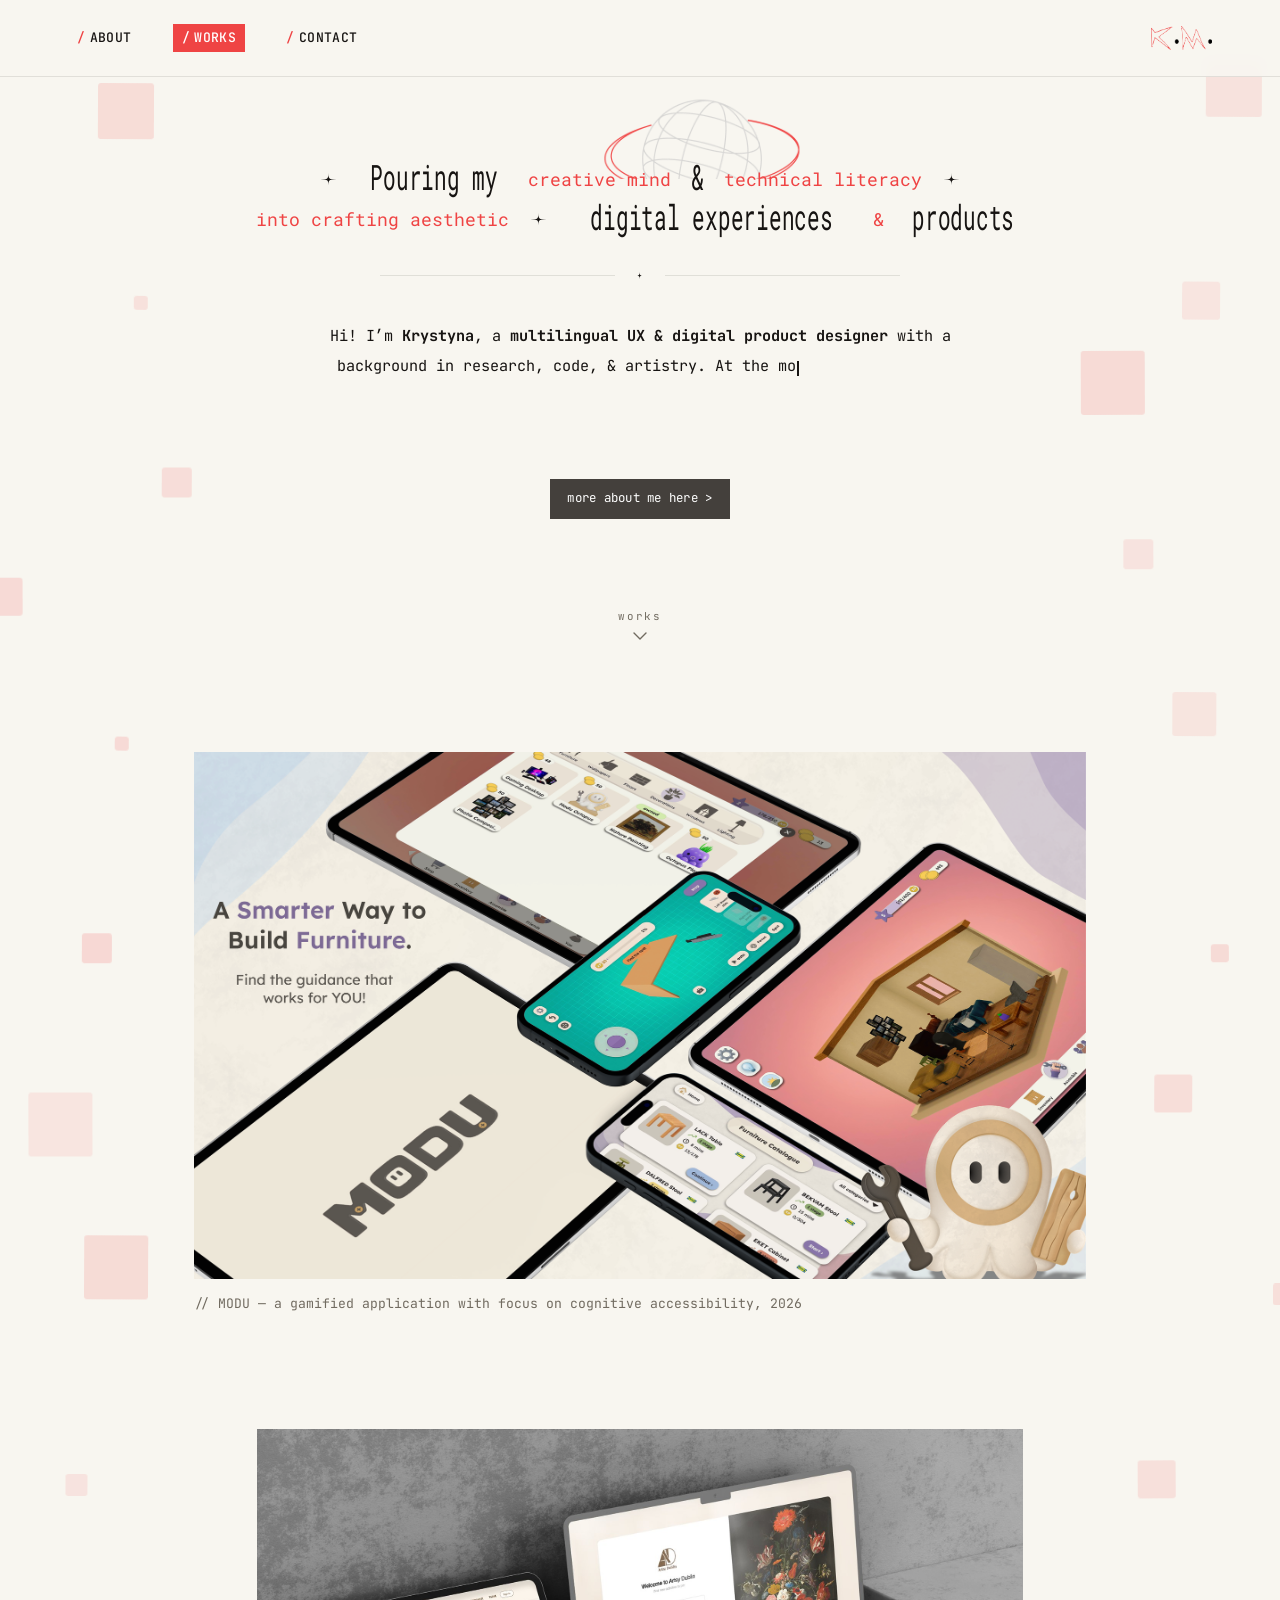
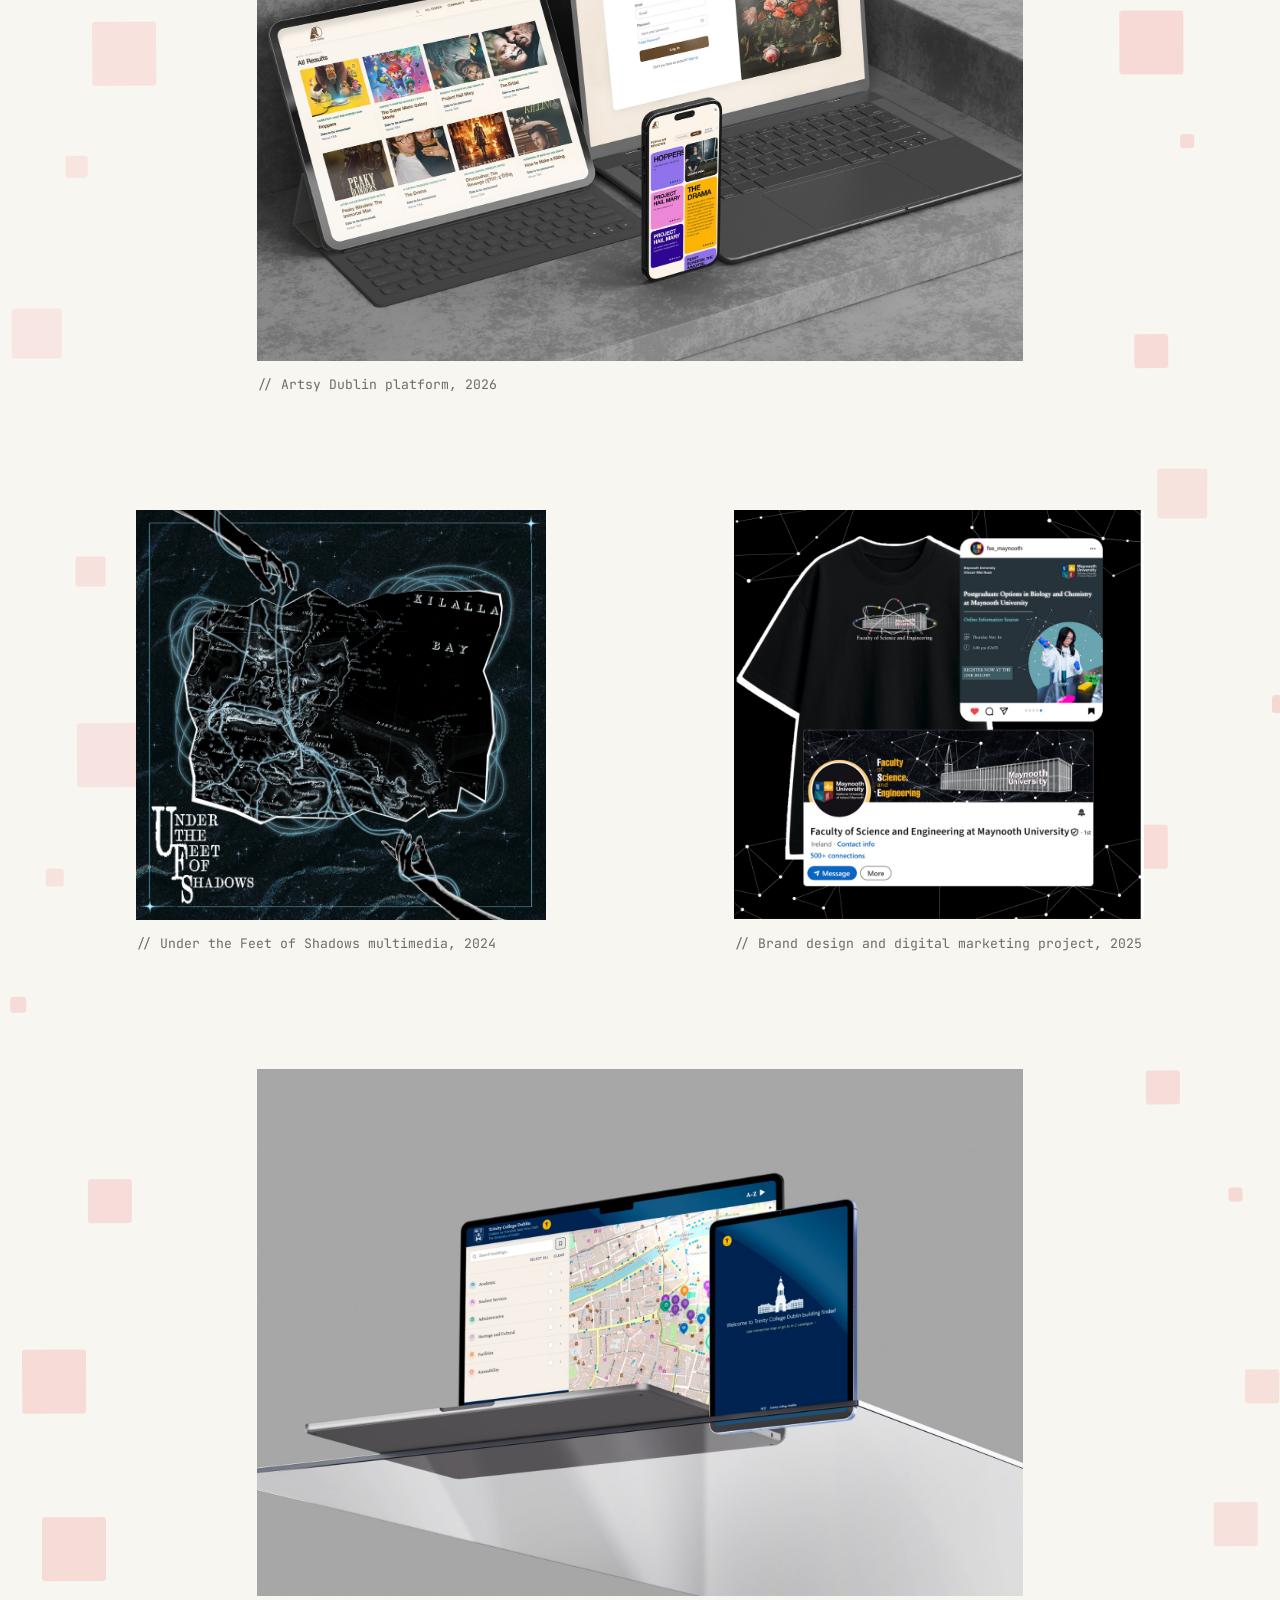
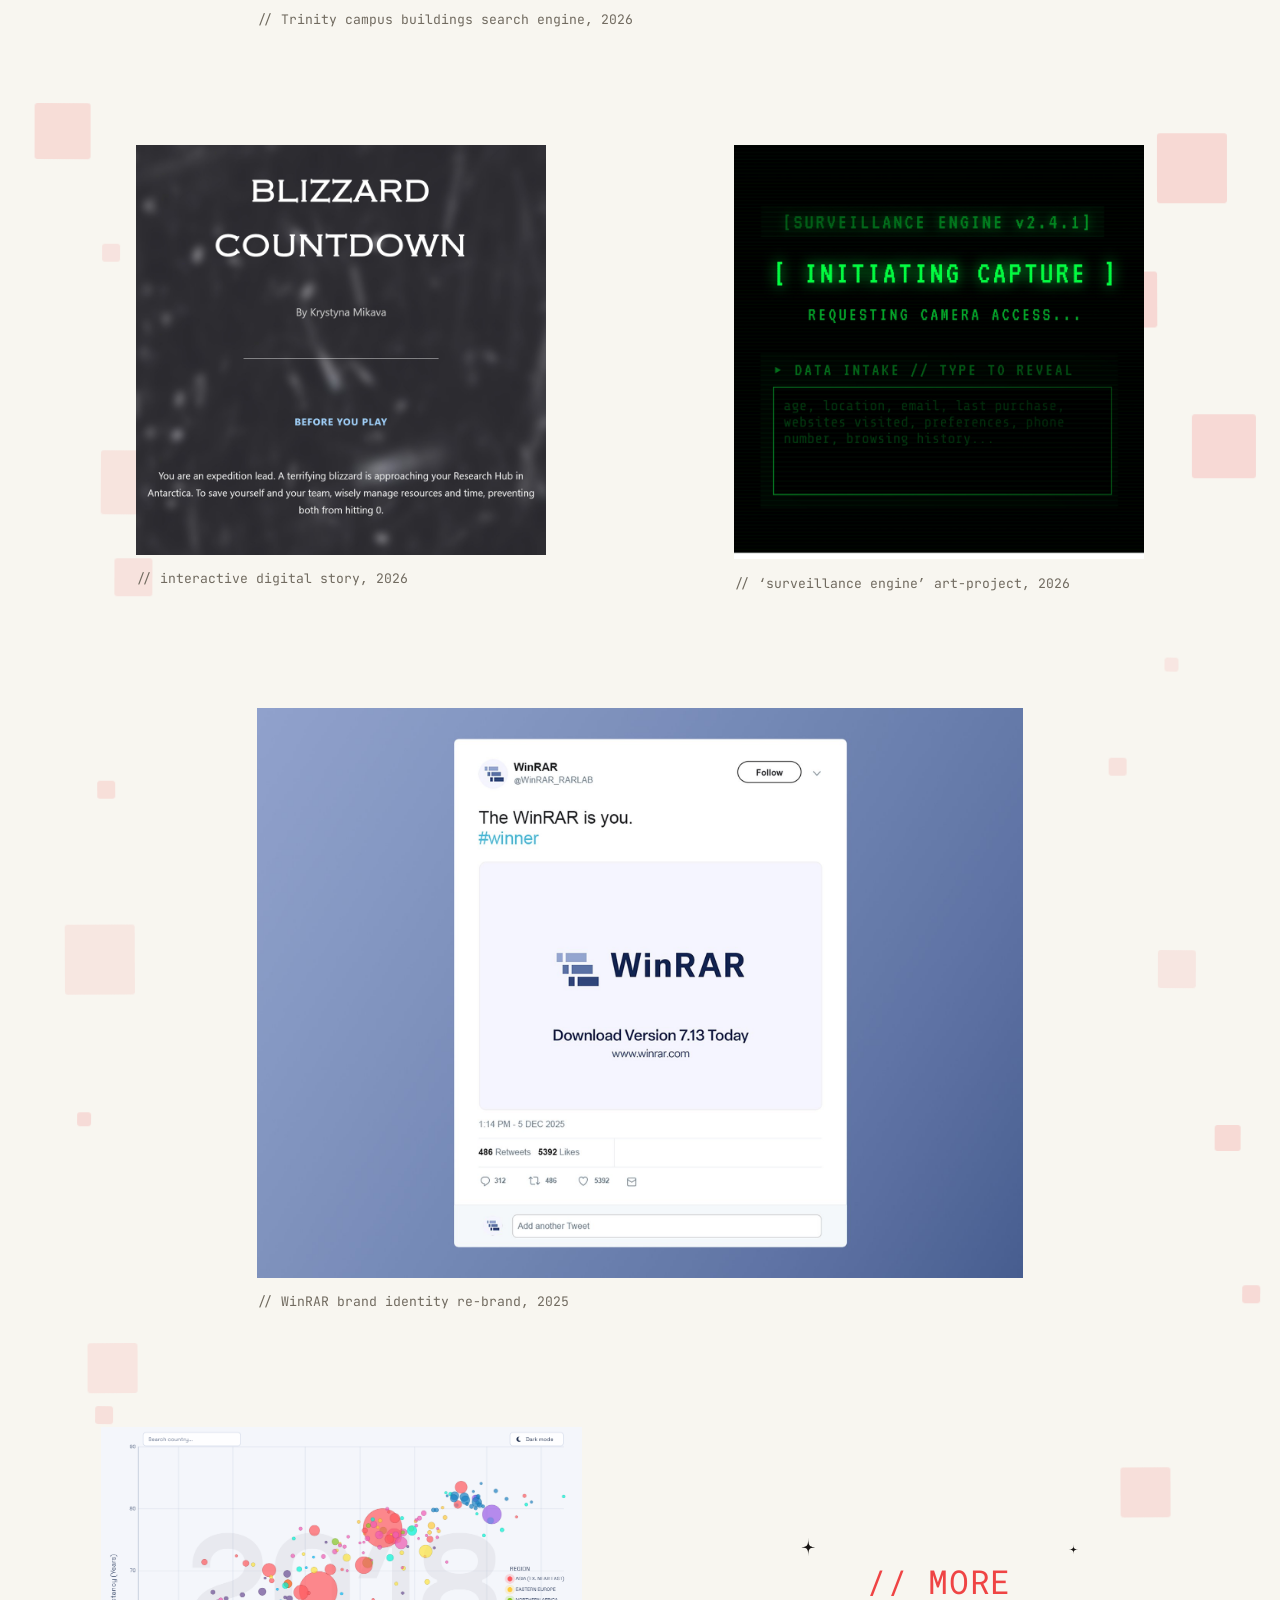
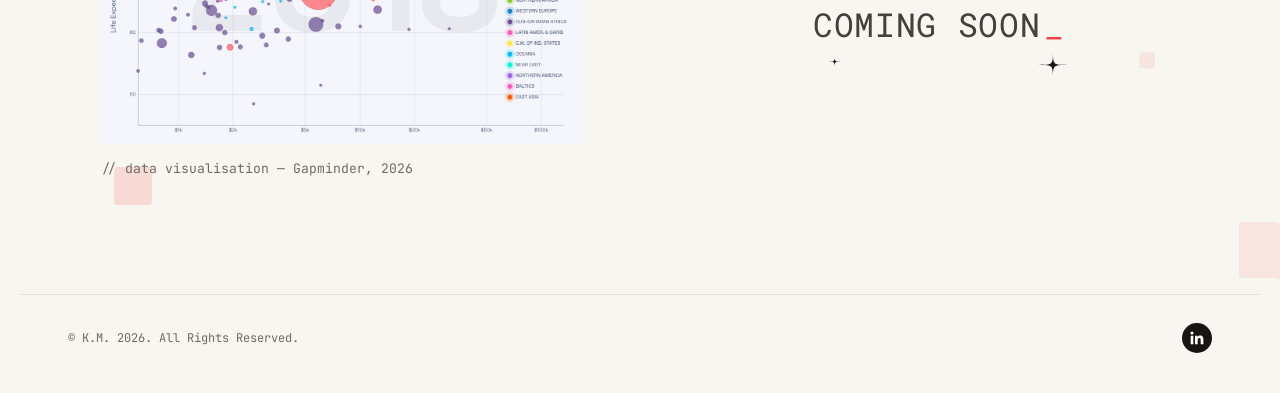
==== commit eccb3cf6: "f" ====
--- a/index.html
+++ b/index.html
@@ -338,7 +338,7 @@
     </a>
   </footer>
 
-  <script src="js/decorations.js" defer></script>
+  <script src="js/decorations.js?v=2" defer></script>
   <script src="js/scramble.js" defer></script>
   <script src="js/typewriter.js?v=2" defer></script>
   <script src="js/project-cards.js" defer></script>
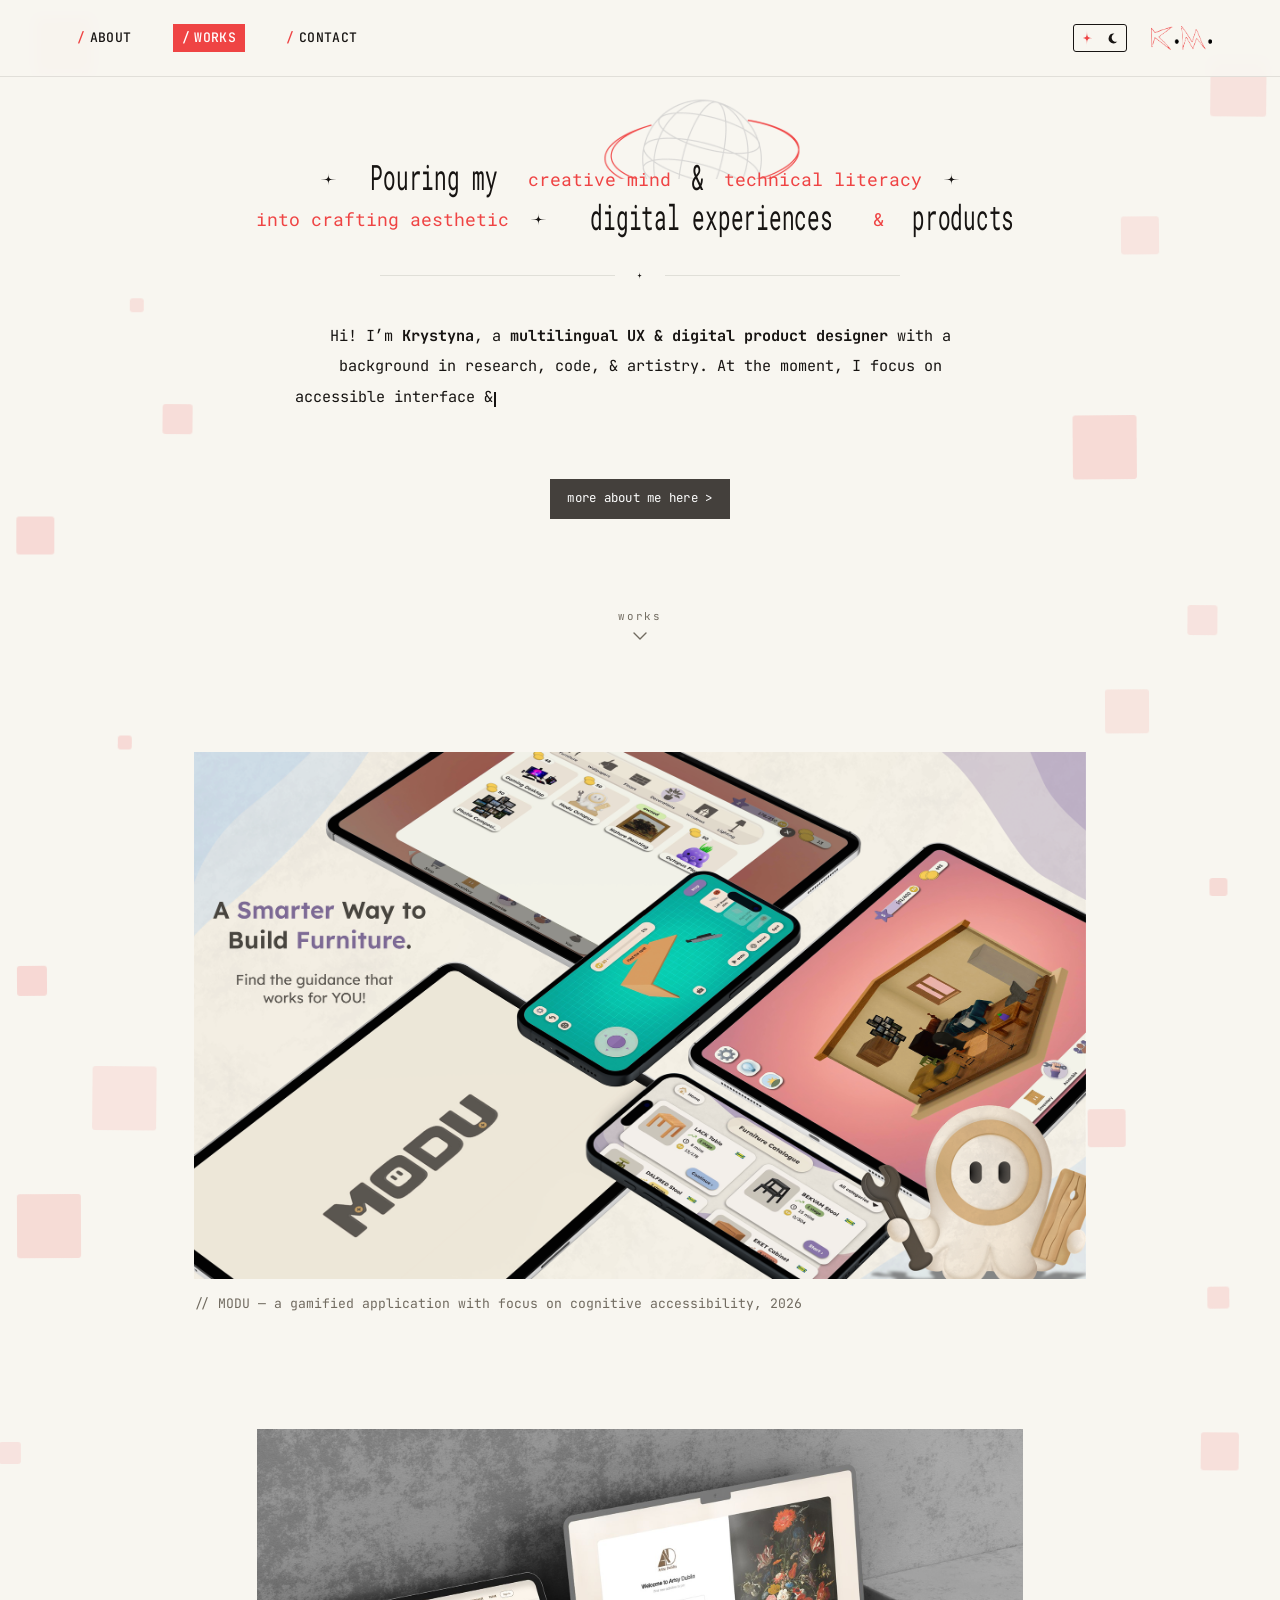
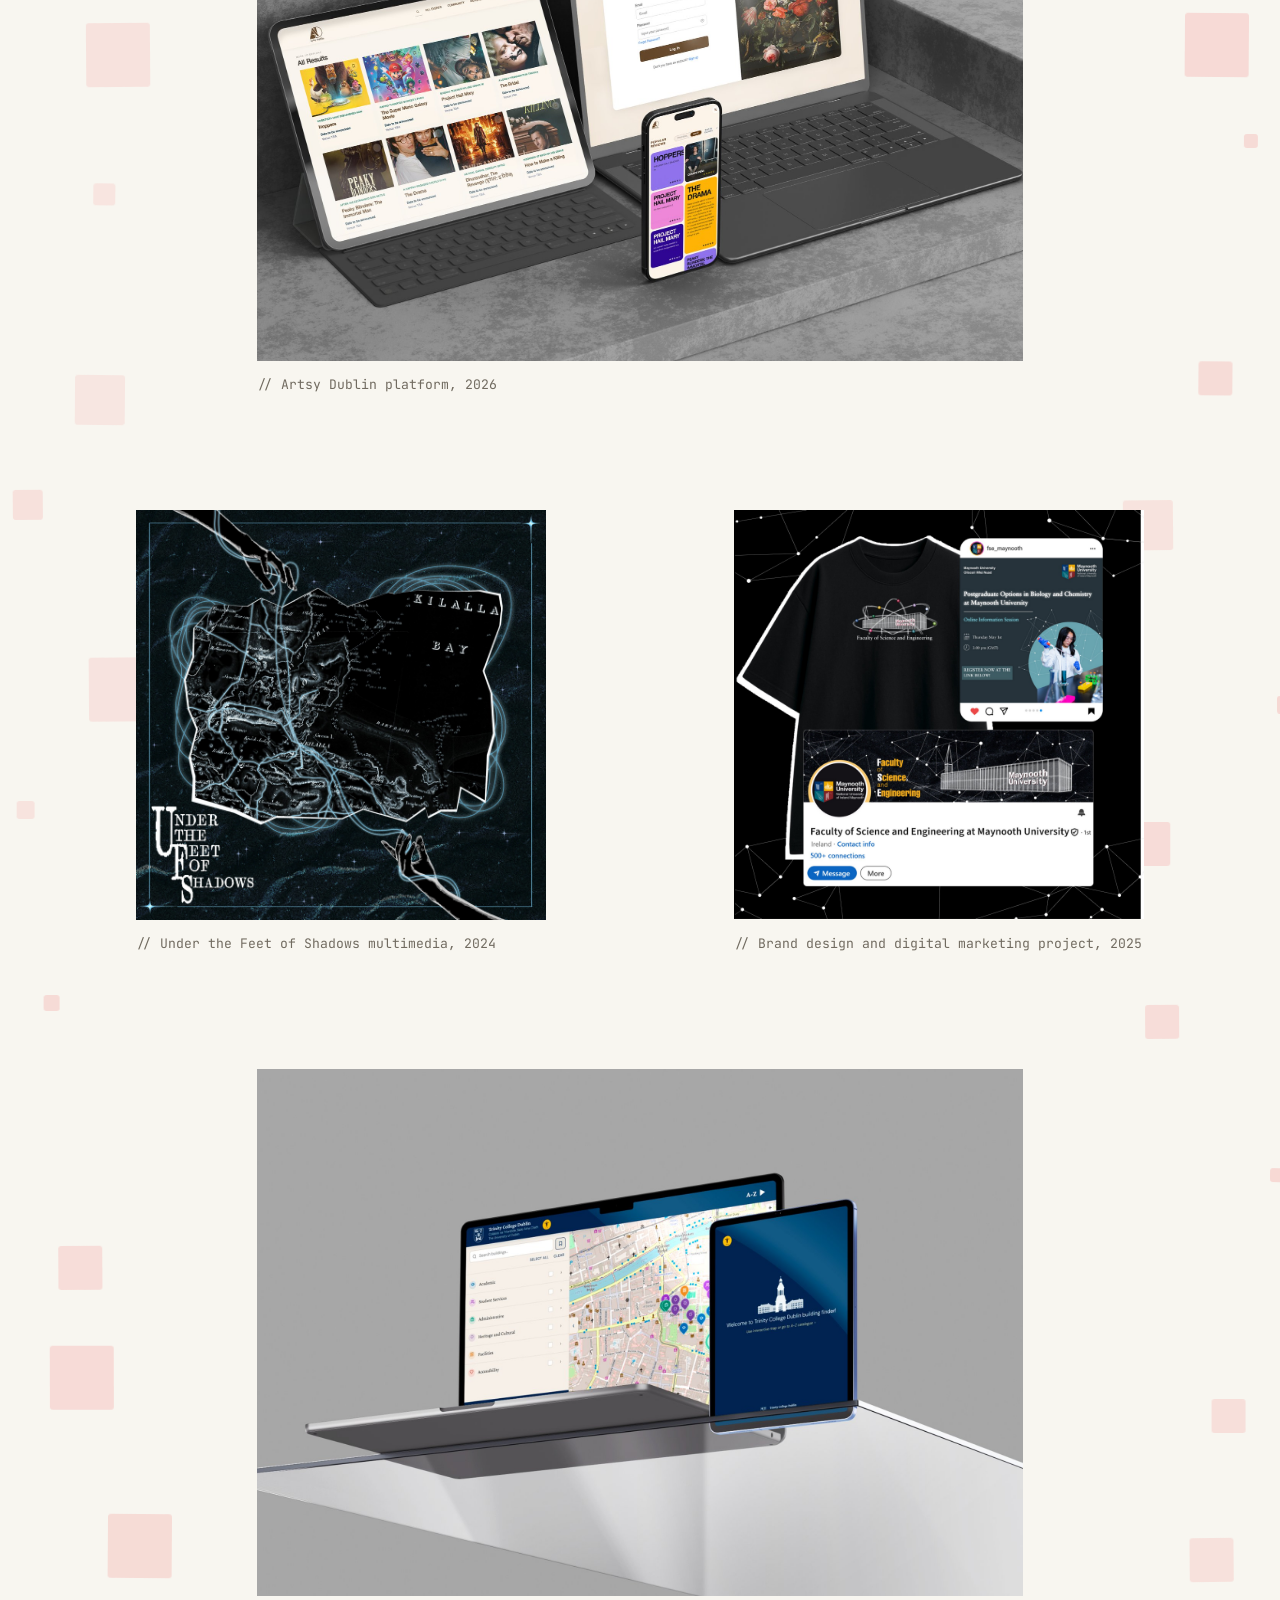
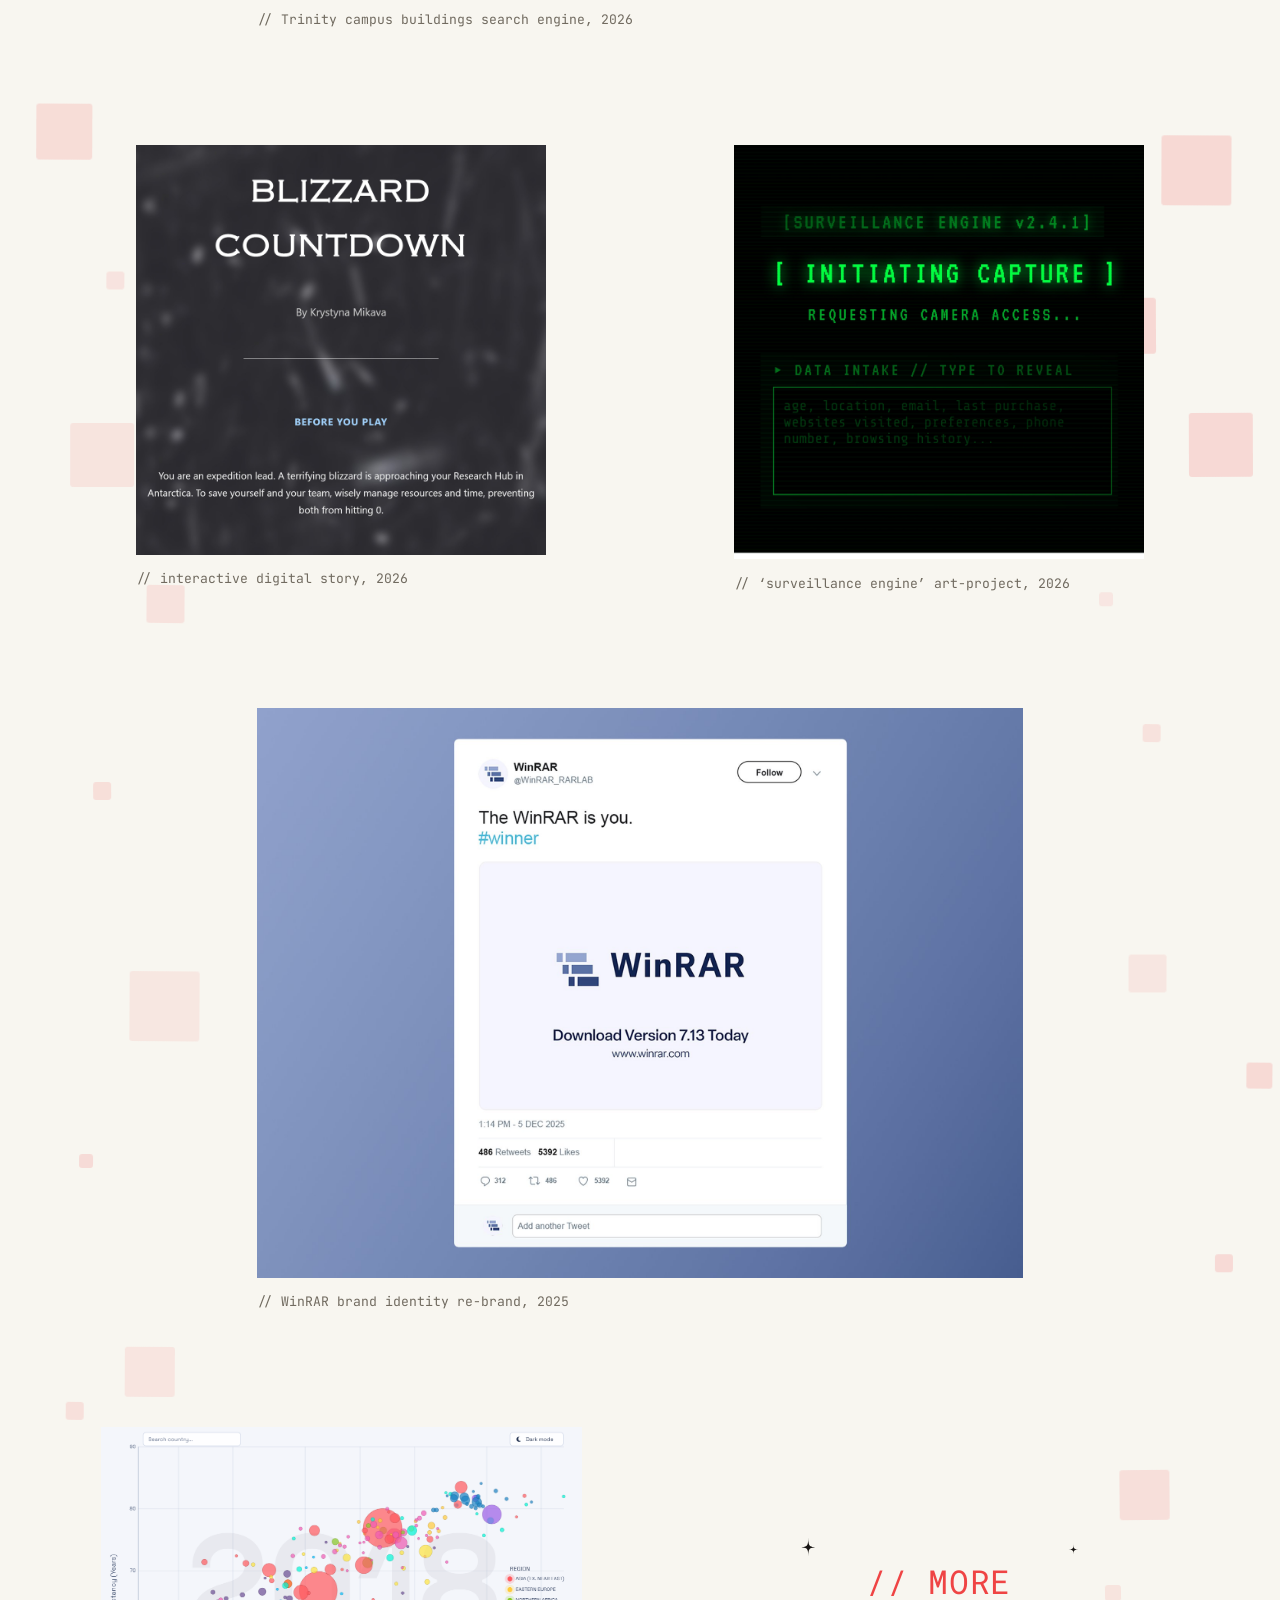
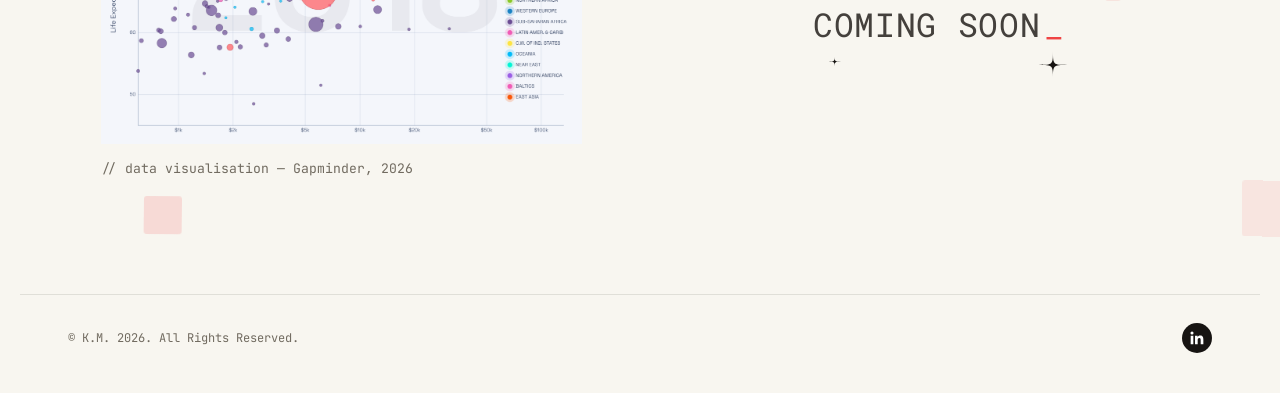
==== commit 24b5c7e3: "f" ====
--- a/index.html
+++ b/index.html
@@ -3,6 +3,7 @@
 <head>
   <meta charset="UTF-8">
   <meta name="viewport" content="width=device-width, initial-scale=1.0">
+  <script>(function(){try{var t=localStorage.getItem('theme');if(t!=='dark'&&t!=='light'){t=window.matchMedia&&matchMedia('(prefers-color-scheme: dark)').matches?'dark':'light'}document.documentElement.setAttribute('data-theme',t)}catch(e){}})();</script>
   <title>K.M. — Digital Product Designer Portfolio</title>
   <meta name="description" content="Hi! I'm Krystyna, a multilingual UX & digital product designer with a background in research, code, & artistry. At the moment, I focus on accessible interface & interaction design, user experience research, & AI-assisted design.">
 
@@ -11,7 +12,7 @@
   <link rel="preconnect" href="https://fonts.gstatic.com" crossorigin>
   <link href="https://fonts.googleapis.com/css2?family=JetBrains+Mono:ital,wght@0,300;0,400;0,500;0,600;0,700;0,800;1,400;1,500&family=Roboto+Mono:wght@400;500;600;700;800&display=swap" rel="stylesheet">
 
-  <link rel="stylesheet" href="css/style.css?v=16">
+  <link rel="stylesheet" href="css/style.css?v=17">
 </head>
 <body>
 <script src="js/page-loader.js"></script>
@@ -96,9 +97,16 @@
         </ul>
       </nav>
 
-      <a class="logo" href="index.html" aria-label="K.M. — home">
+      <div class="site-header__end">
+        <button class="theme-toggle" type="button" role="switch" aria-checked="false" aria-label="Night mode" title="Night mode">
+          <span class="theme-toggle__icon theme-toggle__icon--sun" aria-hidden="true"><svg viewBox="0 0 16 16" fill="currentColor" stroke="currentColor" stroke-width="1.3" stroke-linecap="round"><circle cx="8" cy="8" r="2.8" stroke="none"/><path d="M8 1.4v1.6M8 13v1.6M1.4 8H3M13 8h1.6M3.3 3.3l1.1 1.1M11.6 11.6l1.1 1.1M3.3 12.7l1.1-1.1M11.6 4.4l1.1-1.1"/></svg></span>
+          <span class="theme-toggle__icon theme-toggle__icon--moon" aria-hidden="true"><svg viewBox="0 0 16 16" fill="currentColor"><path d="M10.4 2.1a6 6 0 1 0 3.5 9.7A5.1 5.1 0 0 1 10.4 2.1z"/></svg></span>
+          <span class="theme-toggle__knob" aria-hidden="true"><svg><use href="#icon-sparkle"></use></svg></span>
+        </button>
+        <a class="logo" href="index.html" aria-label="K.M. — home">
         <img src="assets/images/K.M..png" alt="" width="72" height="24">
       </a>
+      </div>
     </div>
   </header>
 
@@ -338,6 +346,8 @@
     </a>
   </footer>
 
+  <script src="js/theme.js?v=1" defer></script>
+
   <script src="js/decorations.js?v=2" defer></script>
   <script src="js/scramble.js" defer></script>
   <script src="js/typewriter.js?v=2" defer></script>
--- a/css/style.css
+++ b/css/style.css
@@ -29,6 +29,17 @@
   --color-border: rgba(23, 20, 18, 0.1);
   --color-white: #FFFFFF;
 
+  /* Theme-aware tokens (overridden for night mode below) */
+  --color-on-accent: #FFFFFF;            /* text on the red accent; stays white in both themes */
+  --color-header-bg: rgba(248, 246, 240, 0.92);
+  --color-link: #6440BE;
+  --color-link-hover: #3F37C9;
+  --color-border-strong: rgba(23, 20, 18, 0.22);
+  --color-stripe: rgba(23, 20, 18, 0.045);
+  --color-surface-soft: #FBF9F6;
+  --color-placeholder: #E7E3DC;
+  --color-tool-border: #a8a199;
+
   /* Typography */
   --font-mono: 'JetBrains Mono', 'Courier New', Courier, monospace;
   --font-script: 'Caveat', cursive;
@@ -47,6 +58,31 @@
 
   /* Header */
   --header-height: 76px;
+}
+
+/* Night mode: same warm palette, inverted. --color-white is the "surface"
+   colour (cards, pop-ups) and --color-dark the "ink" colour, so components that
+   pair them (dark button + white text) simply swap and stay legible. */
+html[data-theme="dark"] {
+  color-scheme: dark;
+  --color-bg: #14110F;
+  --color-text: #F0ECE4;
+  --color-text-muted: #A8A196;
+  --color-dark: #DAD4C9;
+  --color-white: #1E1A17;
+  --color-border: rgba(240, 236, 228, 0.14);
+  --color-orange-text: #FF8A8A;
+  --color-orange-pale: rgba(239, 68, 68, 0.3);
+  --color-orange-decoration: #6E2C2C;
+
+  --color-header-bg: rgba(20, 17, 15, 0.88);
+  --color-link: #B9A2FF;
+  --color-link-hover: #D8CBFF;
+  --color-border-strong: rgba(240, 236, 228, 0.28);
+  --color-stripe: rgba(240, 236, 228, 0.05);
+  --color-surface-soft: #1A1613;
+  --color-placeholder: #2A2521;
+  --color-tool-border: #6B655C;
 }
 
 /* ---------------------------------------------------------------------
@@ -188,7 +224,7 @@
   position: sticky;
   top: 0;
   z-index: 100;
-  background: rgba(248, 246, 240, 0.92);
+  background: var(--color-header-bg);
   backdrop-filter: blur(6px);
   -webkit-backdrop-filter: blur(6px);
   border-bottom: 1px solid var(--color-border);
@@ -235,13 +271,105 @@
 .nav-link:hover,
 .nav-link:focus-visible {
   background: var(--color-orange);
-  color: var(--color-white);
+  color: var(--color-on-accent);
 }
 
 .nav-link--active .nav-link__slash,
 .nav-link:hover .nav-link__slash,
 .nav-link:focus-visible .nav-link__slash {
-  color: var(--color-white);
+  color: var(--color-on-accent);
+}
+
+.site-header__end {
+  display: flex;
+  align-items: center;
+  gap: clamp(0.9rem, 2vw, 1.5rem);
+}
+
+/* night-mode switch: a squared track (like the site's squares) with a red
+   sparkle that slides across and turns as the theme changes */
+.theme-toggle {
+  position: relative;
+  flex: none;
+  width: 54px;
+  height: 28px;
+  padding: 0;
+  border: 1.5px solid var(--color-text);
+  border-radius: 3px;
+  background: transparent;
+  color: var(--color-text);
+  cursor: pointer;
+  transition: border-color var(--transition-fast) var(--ease-soft),
+              background-color var(--transition-fast) var(--ease-soft),
+              transform var(--transition-fast) var(--ease-soft);
+}
+
+.theme-toggle:hover {
+  border-color: var(--color-orange);
+  background: var(--color-orange-pale);
+}
+
+.theme-toggle:focus-visible {
+  outline: 2px solid var(--color-orange);
+  outline-offset: 3px;
+}
+
+.theme-toggle:active {
+  transform: scale(0.96);
+}
+
+.theme-toggle__icon {
+  position: absolute;
+  top: 50%;
+  width: 13px;
+  height: 13px;
+  margin-top: -6.5px;
+  transition: opacity 0.3s var(--ease-soft);
+}
+
+.theme-toggle__icon svg {
+  display: block;
+  width: 100%;
+  height: 100%;
+}
+
+.theme-toggle__icon--moon { right: 7px; opacity: 1; }
+.theme-toggle__icon--sun  { left: 7px;  opacity: 0; }
+
+.theme-toggle__knob {
+  position: absolute;
+  top: 50%;
+  left: 3px;
+  width: 20px;
+  height: 20px;
+  margin-top: -10px;
+  color: var(--color-orange);
+  transition: transform 0.5s var(--ease-out);
+}
+
+.theme-toggle__knob svg {
+  display: block;
+  width: 100%;
+  height: 100%;
+}
+
+html[data-theme="dark"] .theme-toggle__knob {
+  transform: translateX(26px) rotate(180deg);
+}
+
+html[data-theme="dark"] .theme-toggle__icon--moon { opacity: 0; }
+html[data-theme="dark"] .theme-toggle__icon--sun  { opacity: 1; }
+
+/* short colour cross-fade, applied by theme.js only while switching */
+html.theme-transition,
+html.theme-transition *,
+html.theme-transition *::before,
+html.theme-transition *::after {
+  transition: background-color 0.4s var(--ease-soft),
+              color 0.4s var(--ease-soft),
+              border-color 0.4s var(--ease-soft),
+              fill 0.4s var(--ease-soft),
+              stroke 0.4s var(--ease-soft) !important;
 }
 
 .logo img {
@@ -1172,3 +1300,21 @@
     transition-duration: 0.01ms !important;
   }
 }
+
+
+/* ---------------------------------------------------------------------
+   13. NIGHT-MODE ARTWORK TWEAKS
+   Images drawn dark-on-transparent would vanish on the dark page.
+   --------------------------------------------------------------------- */
+html[data-theme="dark"] .logo img {
+  filter: invert(1) hue-rotate(180deg);   /* black dots turn light, the red stays red */
+}
+
+html[data-theme="dark"] .hero__heading-globe img {
+  opacity: 0.55;
+}
+
+html[data-theme="dark"] img[src$="git 2.png"],
+html[data-theme="dark"] img[src$="codex.png"] {
+  filter: invert(1);
+}
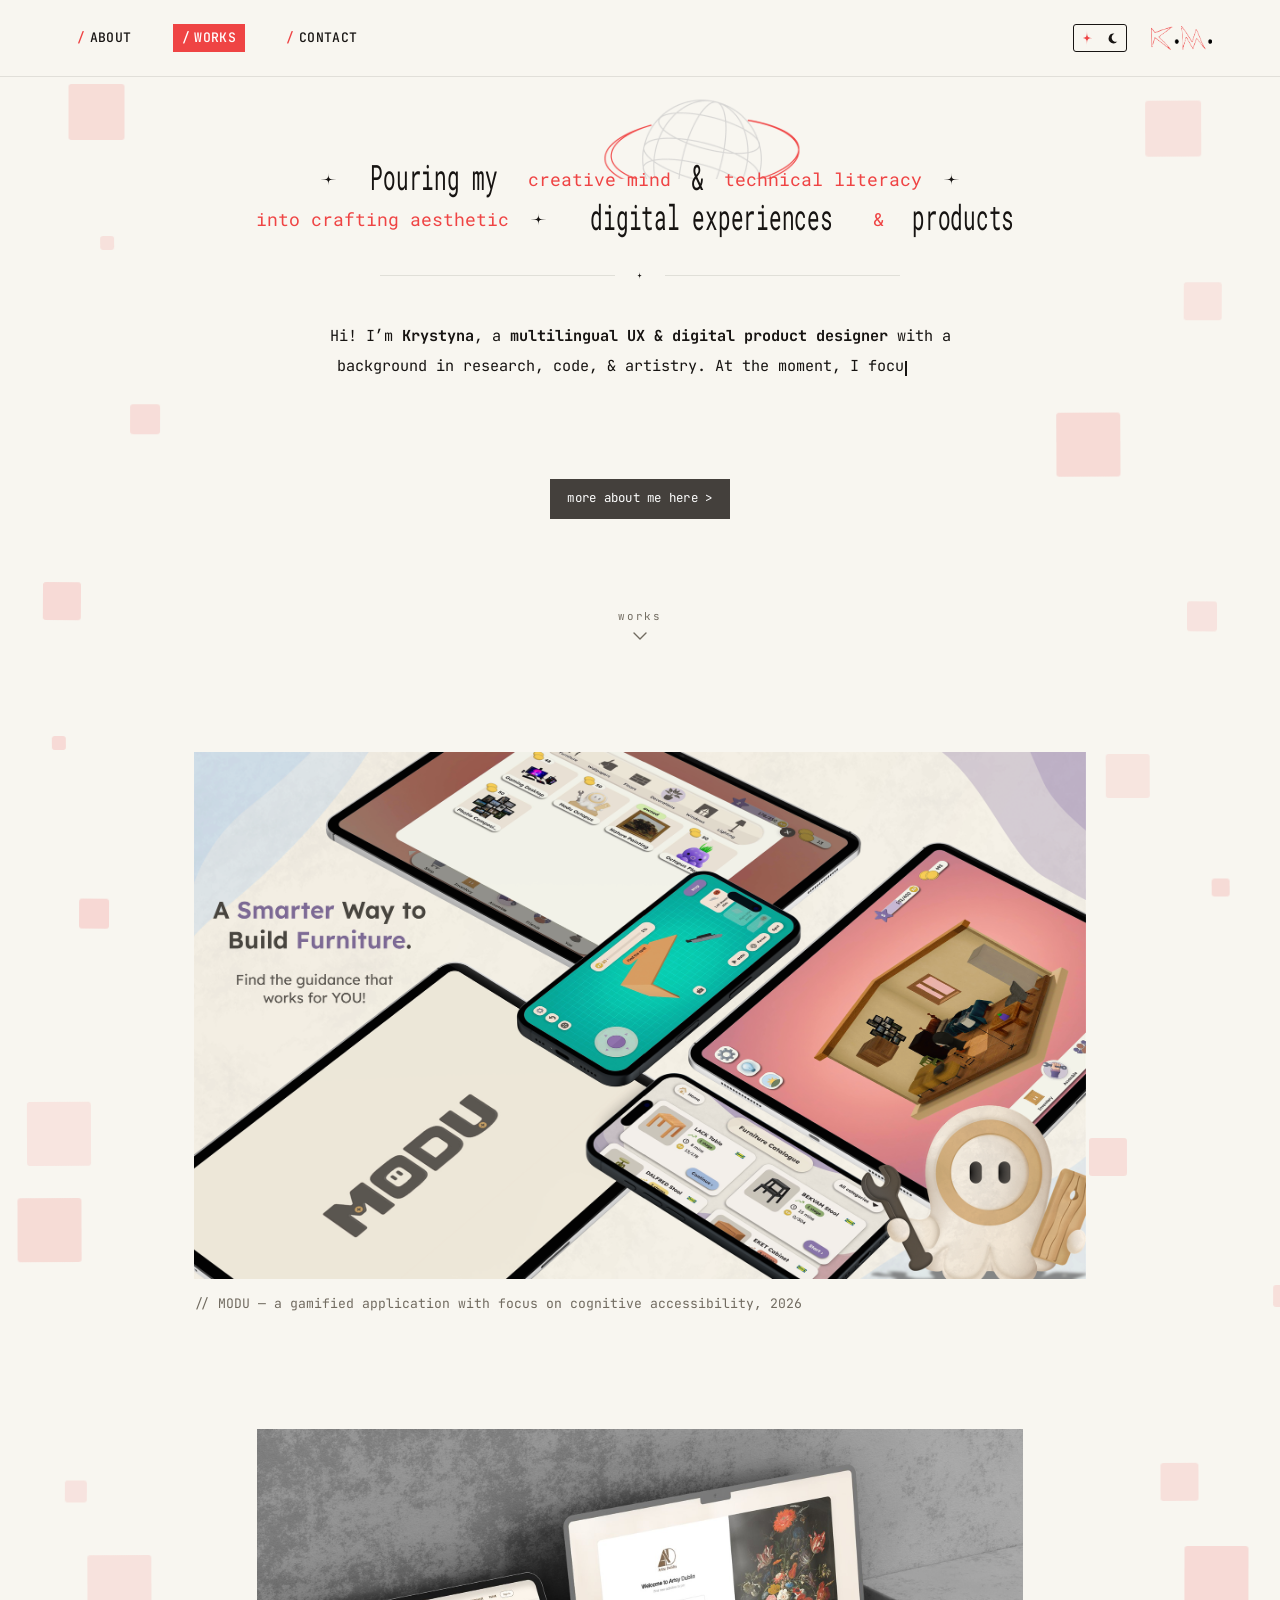
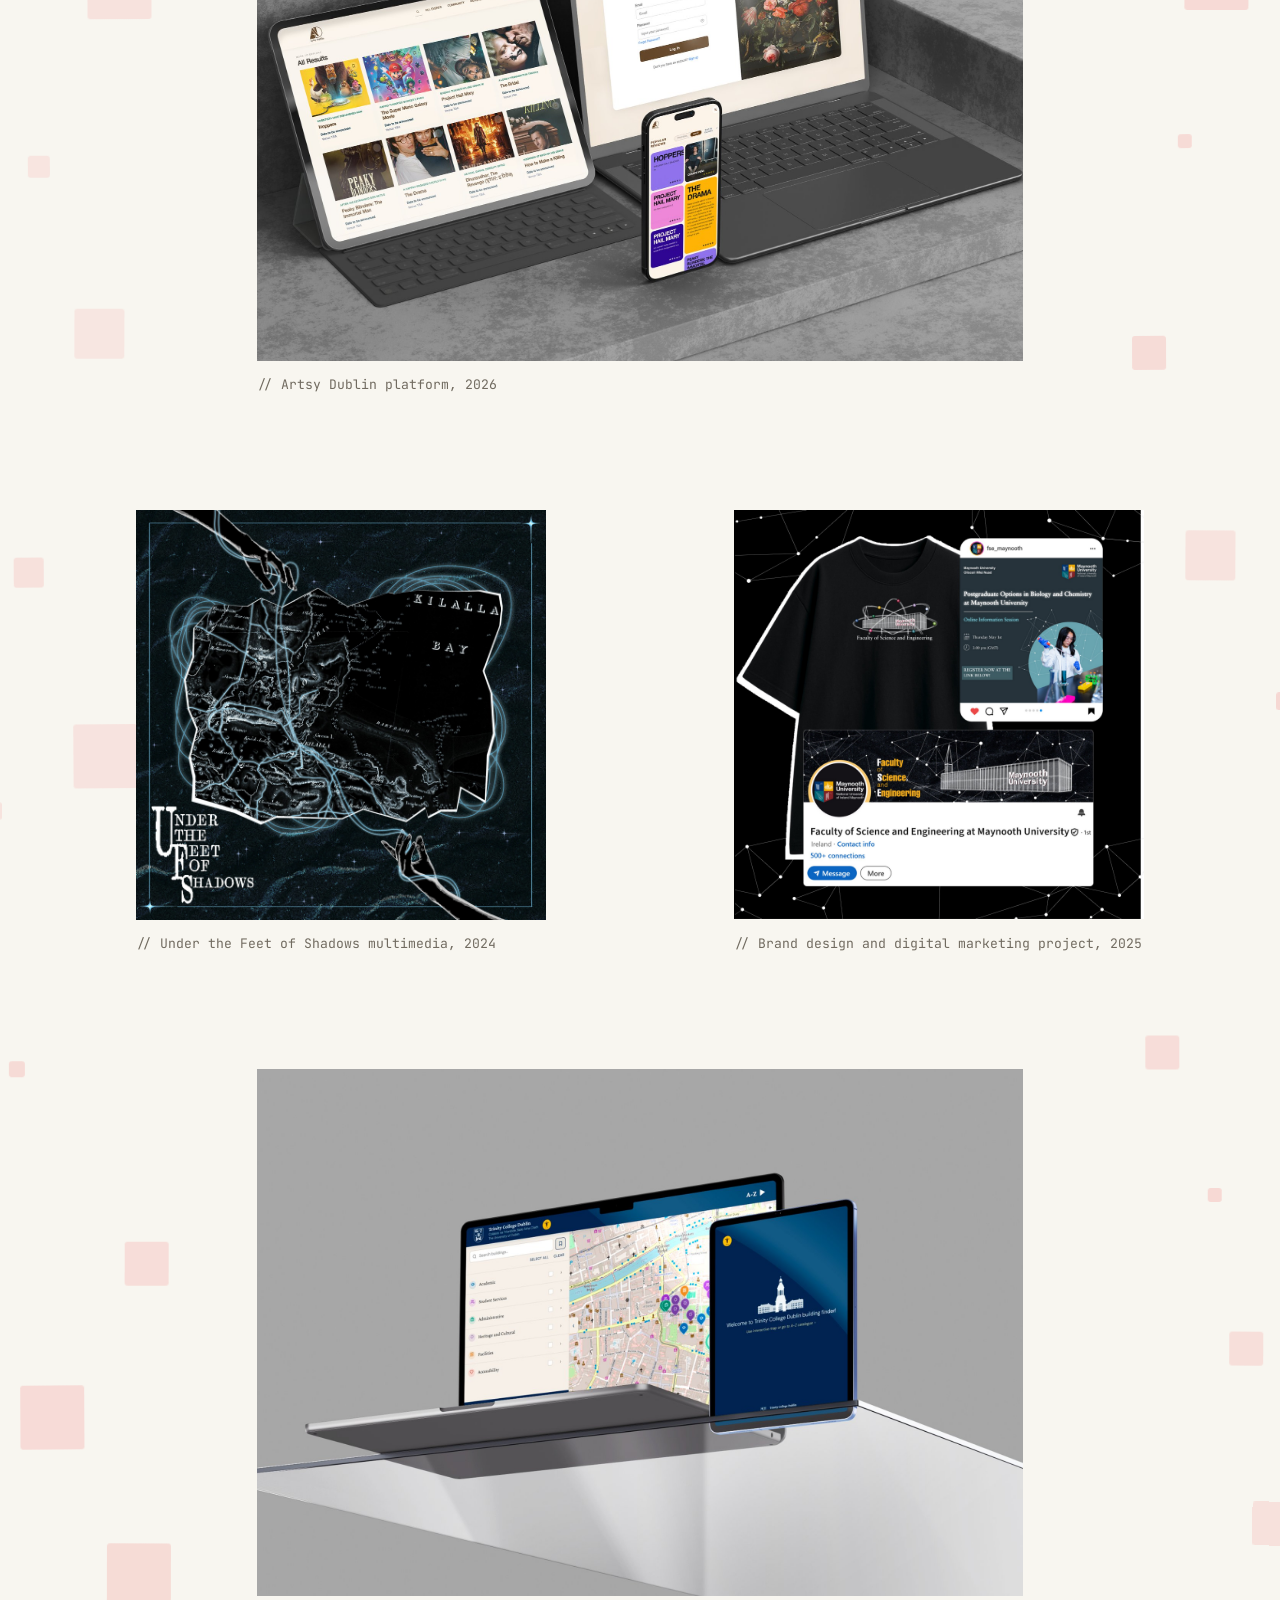
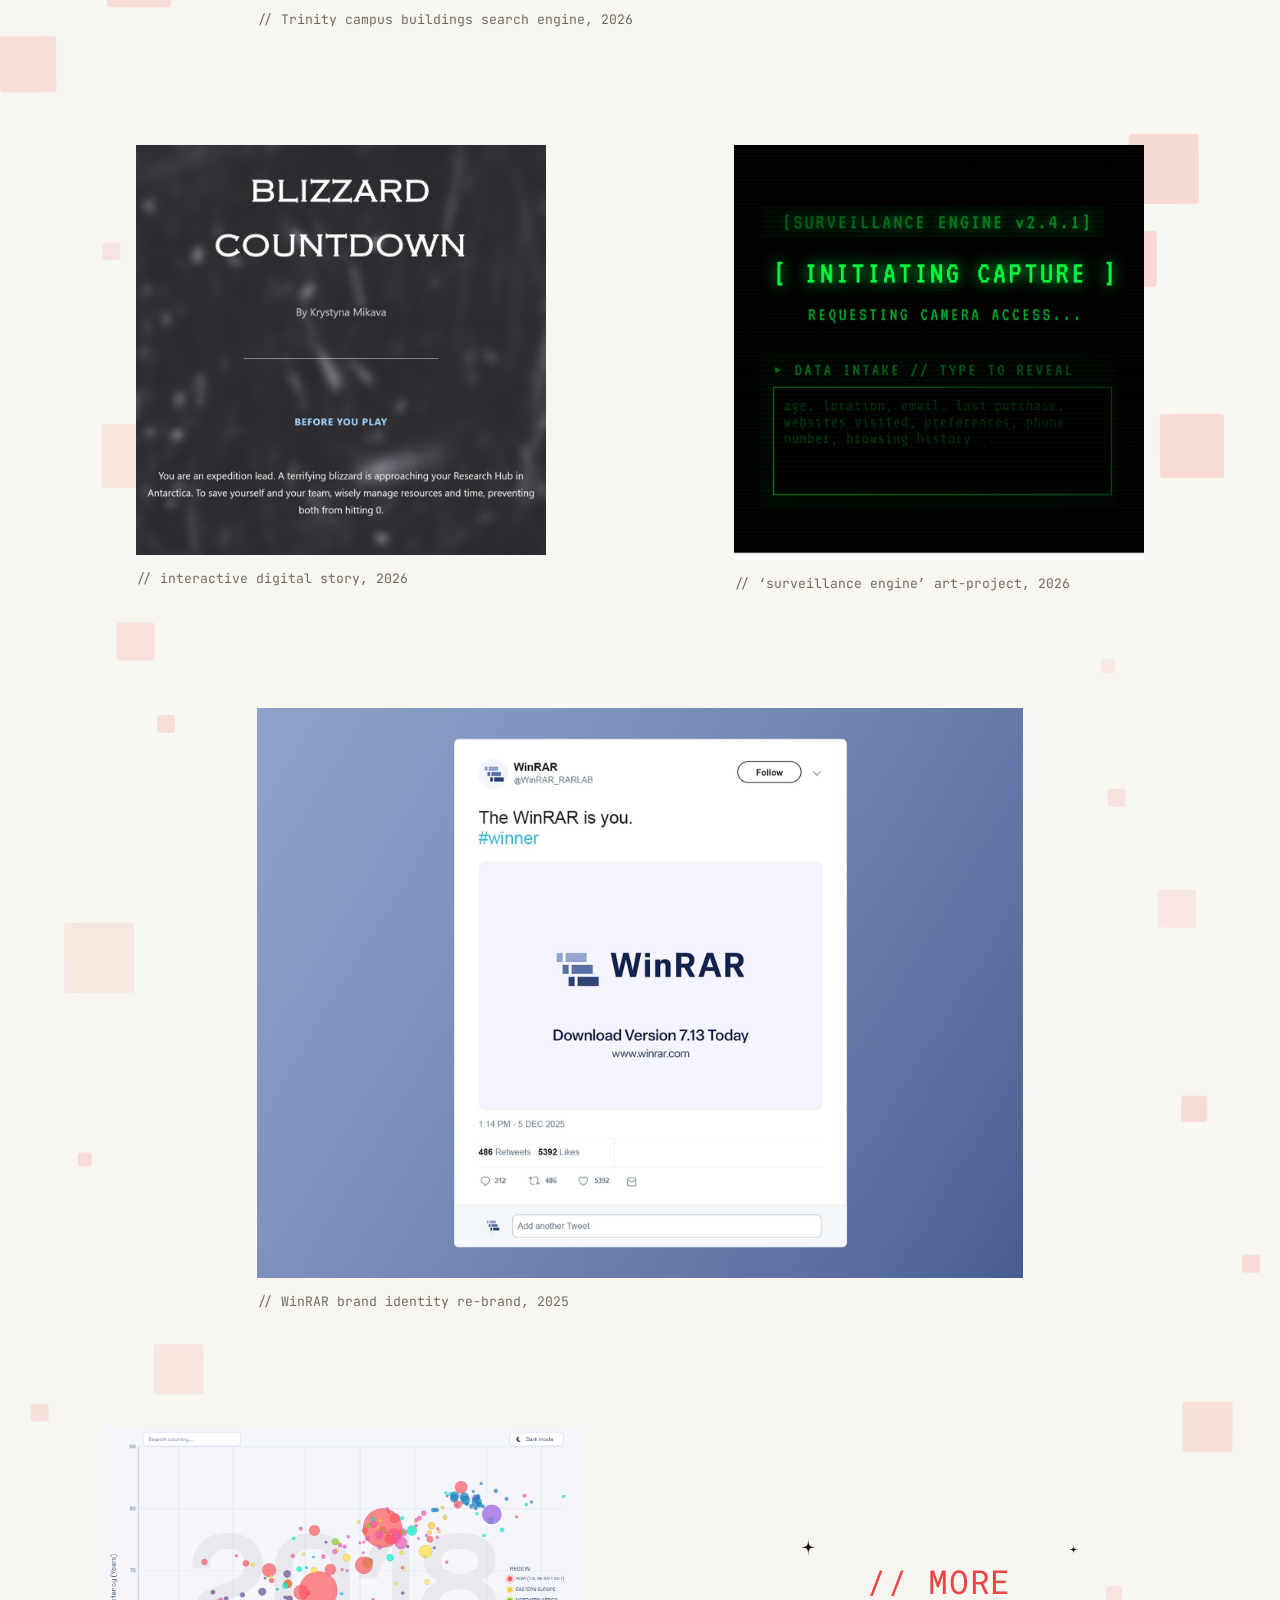
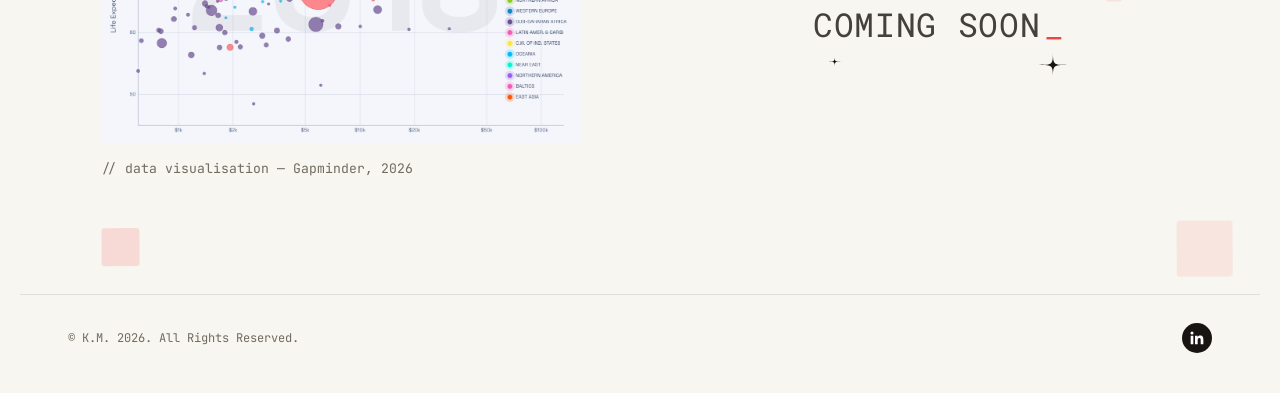
==== commit 48429ef8: "g" ====
--- a/index.html
+++ b/index.html
@@ -3,7 +3,7 @@
 <head>
   <meta charset="UTF-8">
   <meta name="viewport" content="width=device-width, initial-scale=1.0">
-  <script>(function(){try{var t=localStorage.getItem('theme');if(t!=='dark'&&t!=='light'){t=window.matchMedia&&matchMedia('(prefers-color-scheme: dark)').matches?'dark':'light'}document.documentElement.setAttribute('data-theme',t)}catch(e){}})();</script>
+  <script>(function(){try{var t=localStorage.getItem('theme');if(t!=='dark'&&t!=='light'){t='light'}document.documentElement.setAttribute('data-theme',t)}catch(e){}})();</script>
   <title>K.M. — Digital Product Designer Portfolio</title>
   <meta name="description" content="Hi! I'm Krystyna, a multilingual UX & digital product designer with a background in research, code, & artistry. At the moment, I focus on accessible interface & interaction design, user experience research, & AI-assisted design.">
 
@@ -346,7 +346,7 @@
     </a>
   </footer>
 
-  <script src="js/theme.js?v=1" defer></script>
+  <script src="js/theme.js?v=2" defer></script>
 
   <script src="js/decorations.js?v=2" defer></script>
   <script src="js/scramble.js" defer></script>
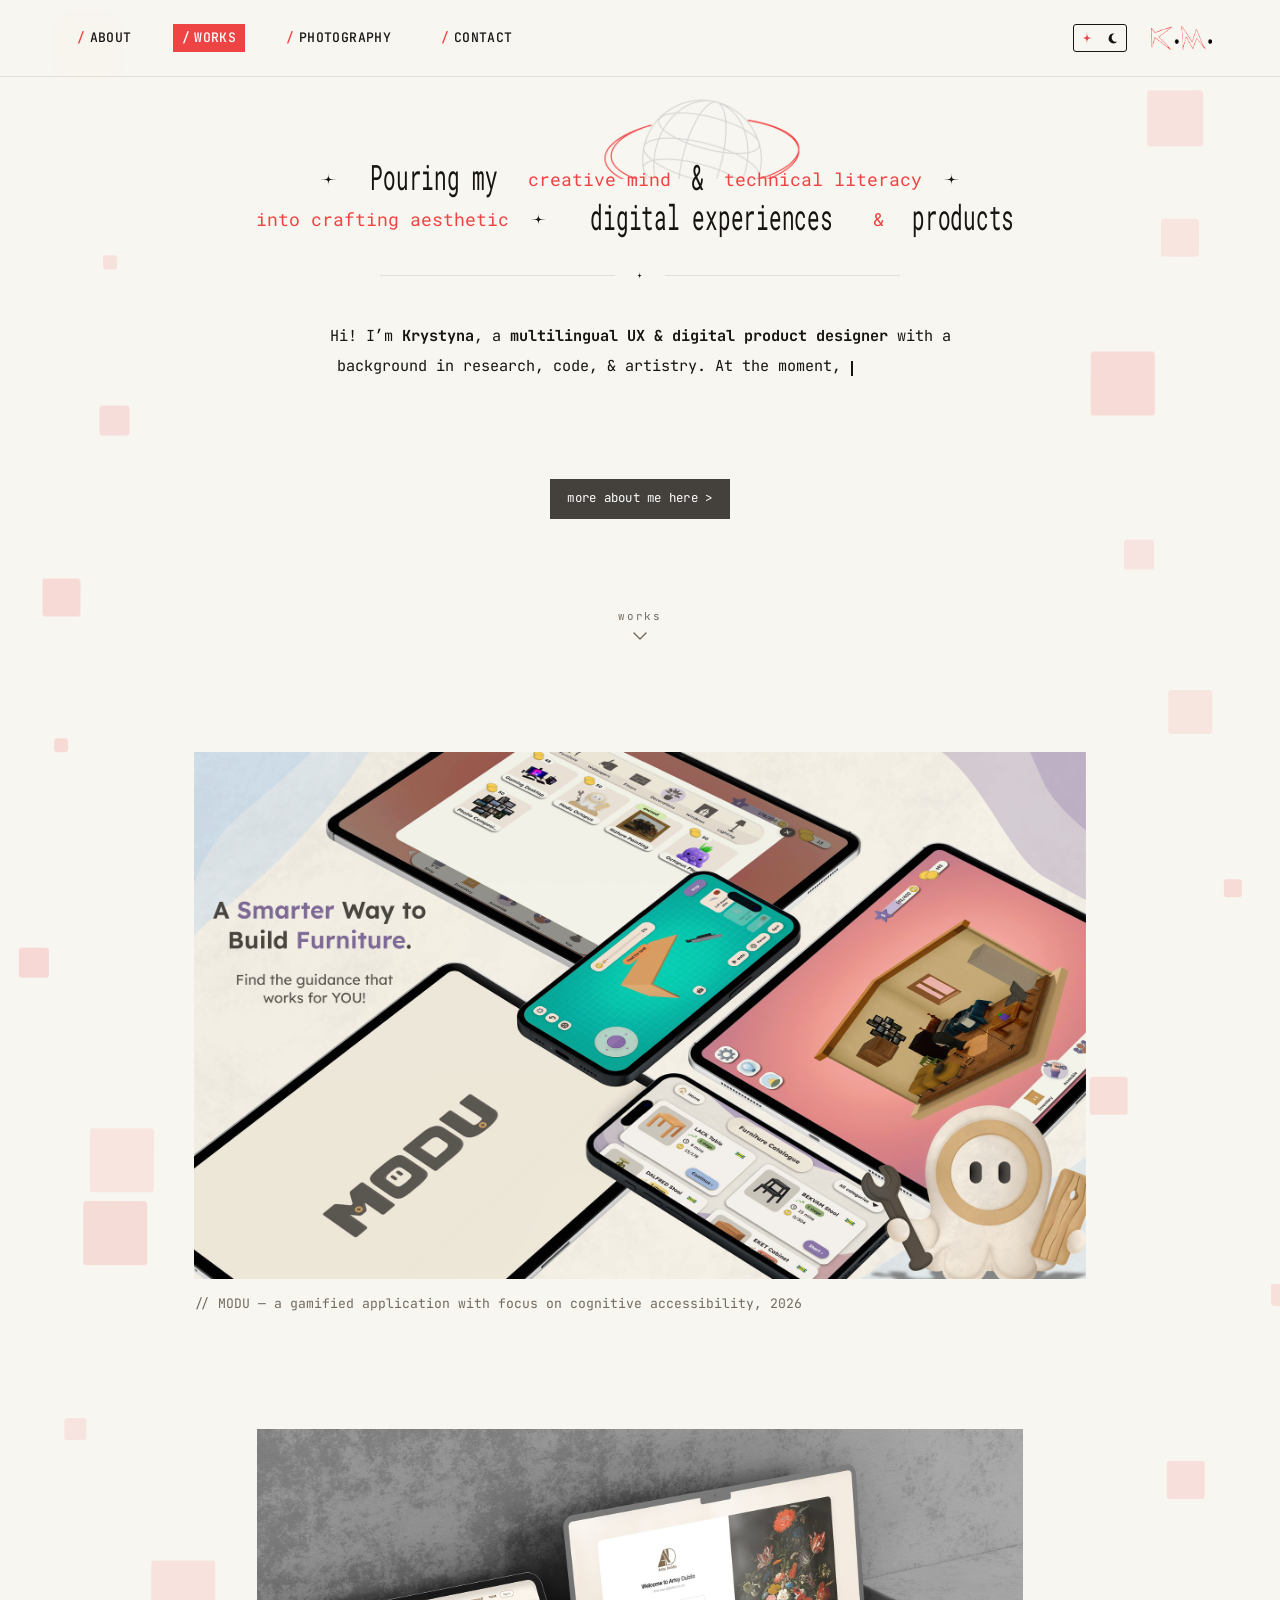
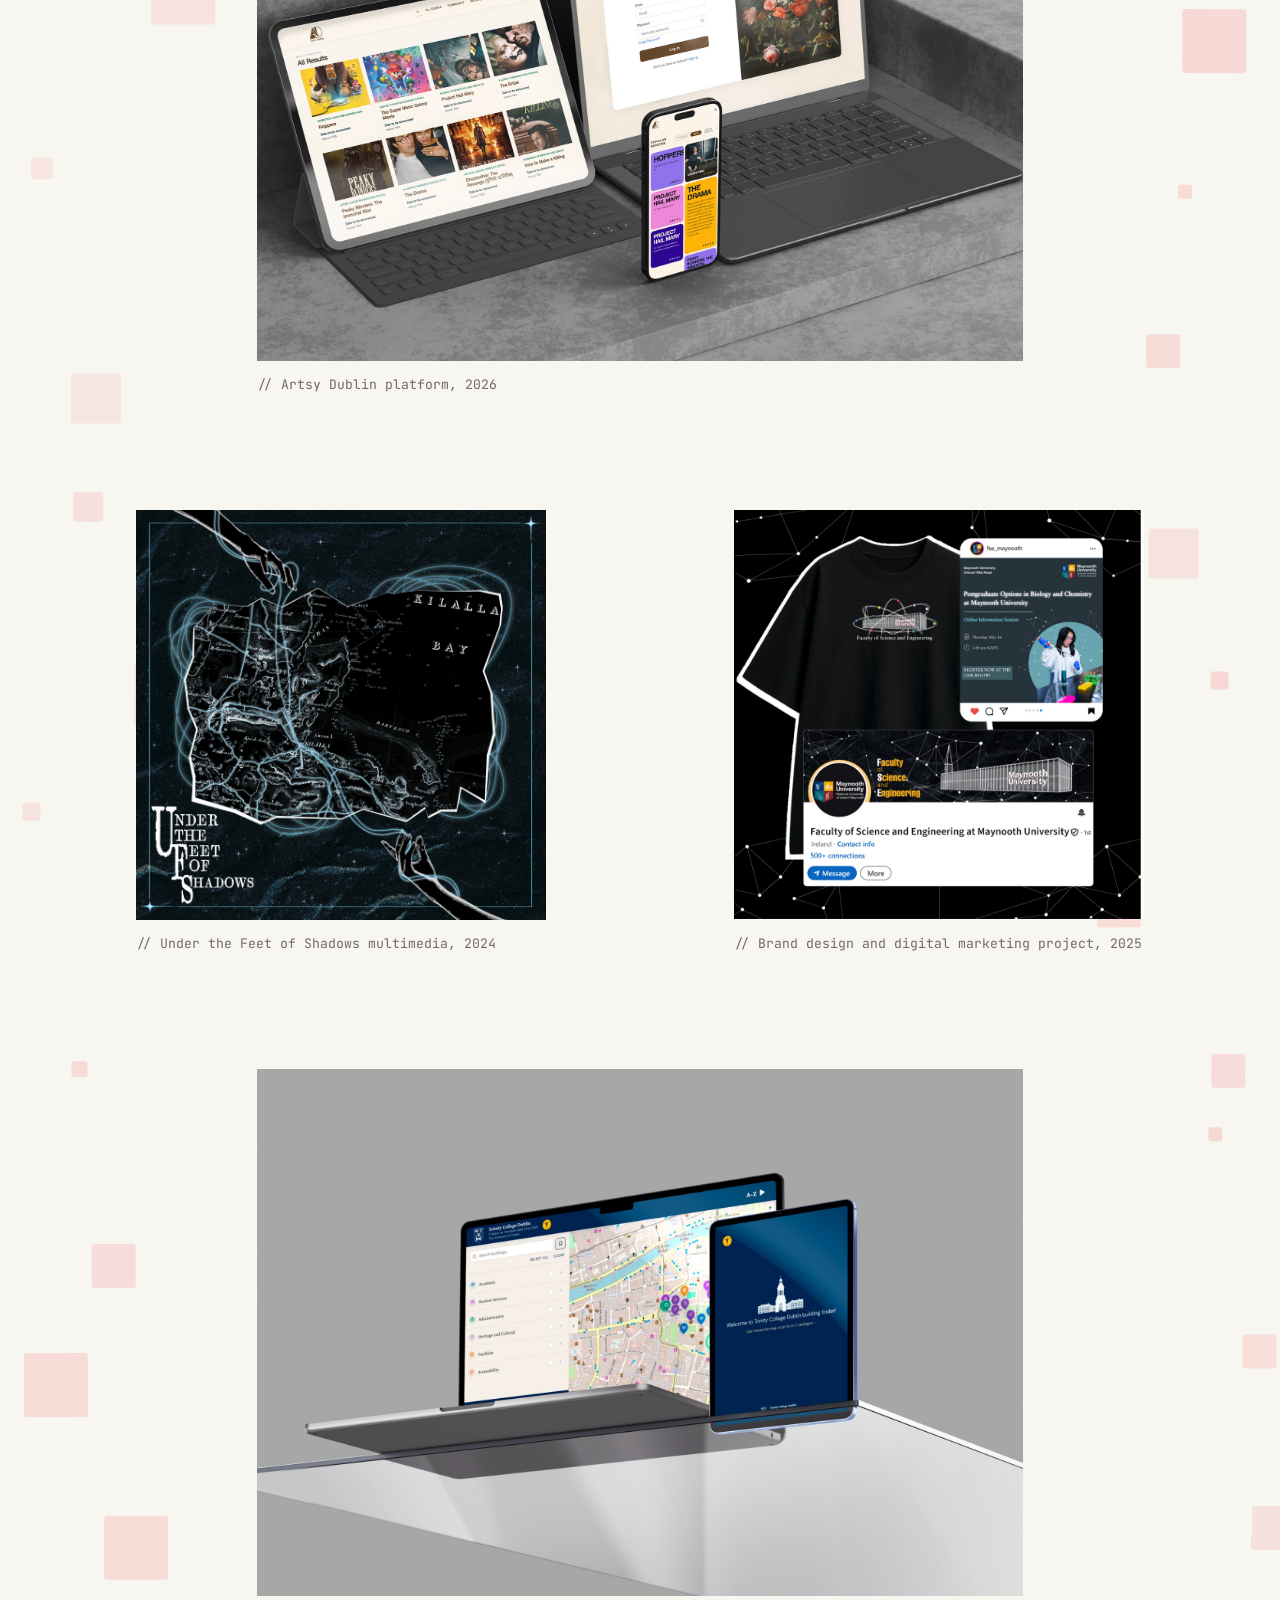
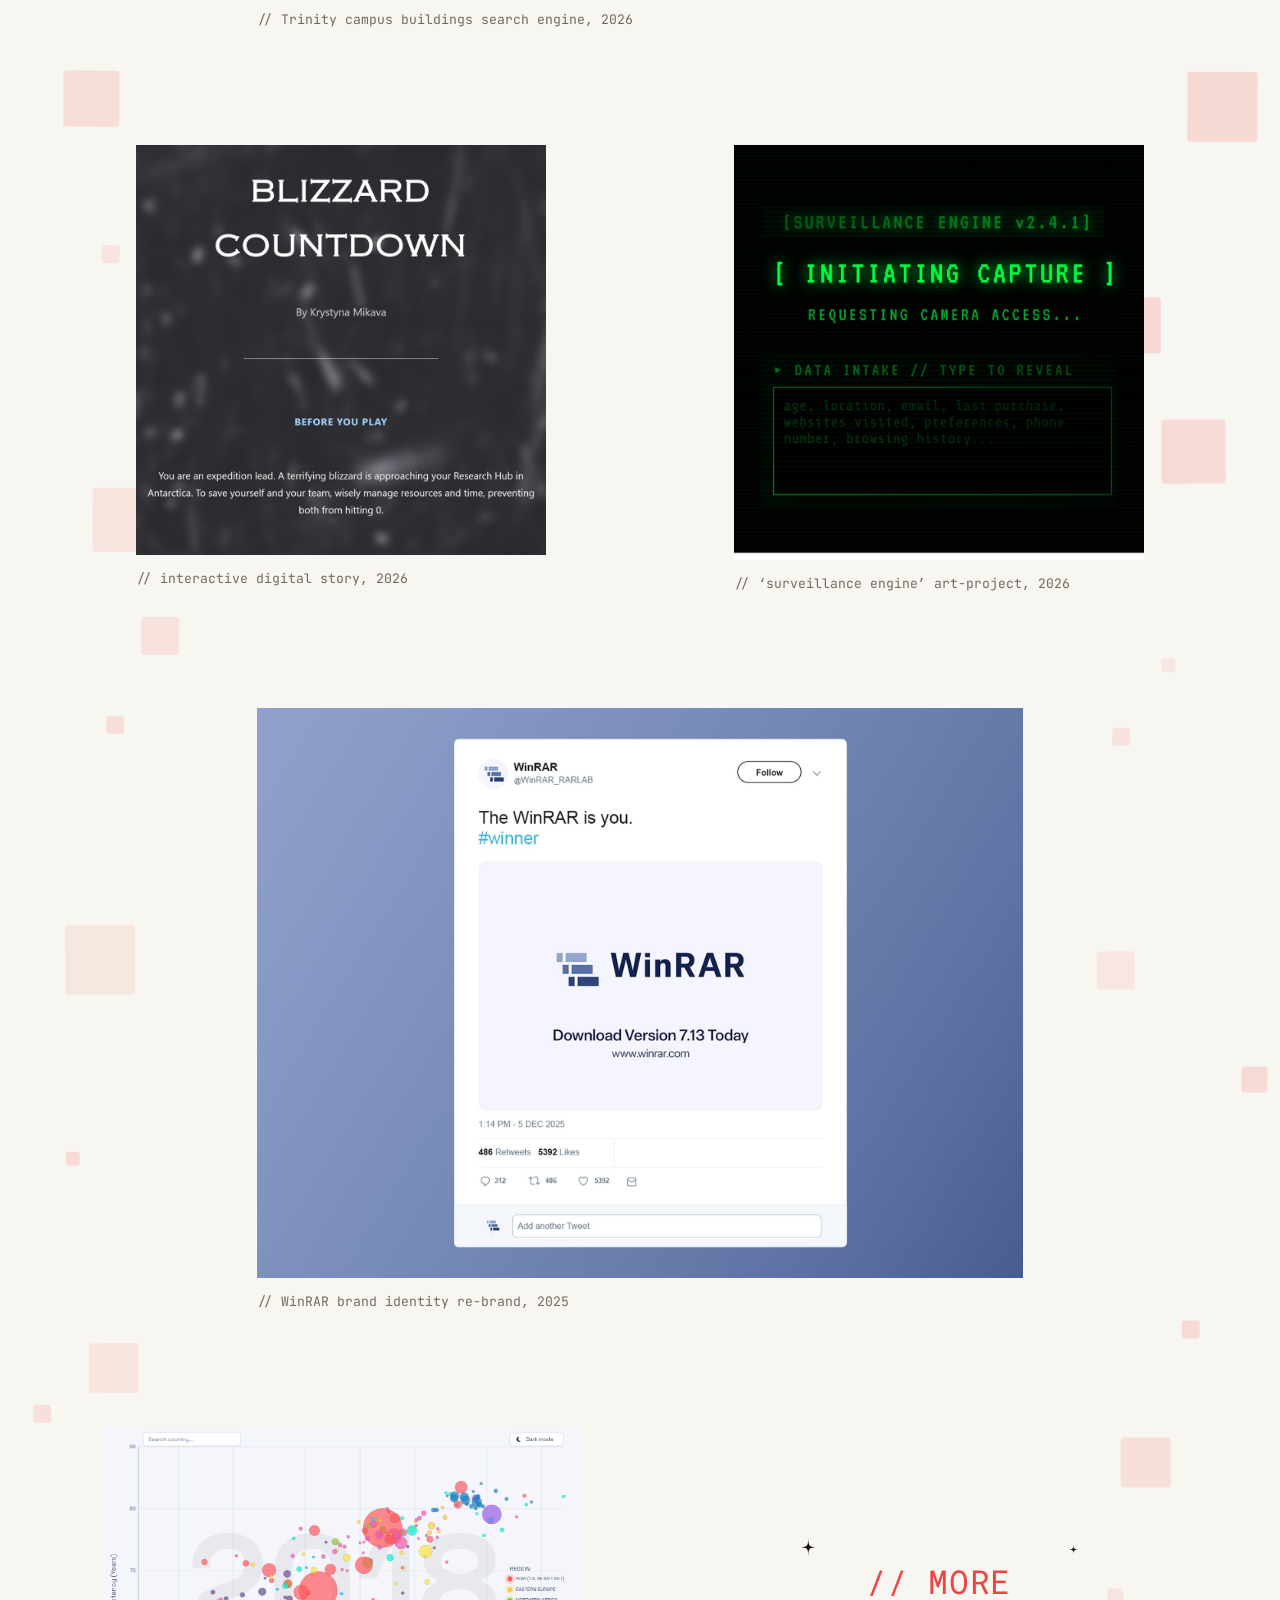
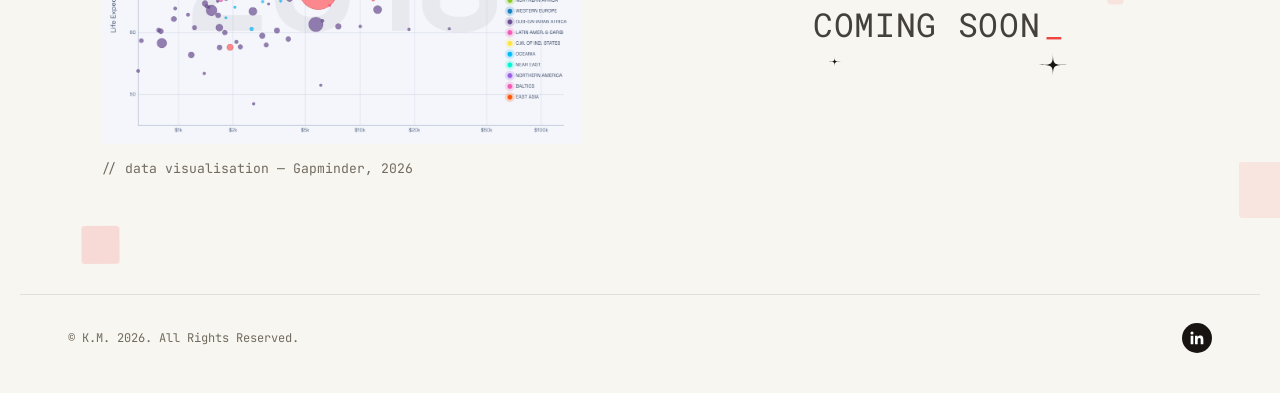
==== commit 17f606cb: "d" ====
--- a/index.html
+++ b/index.html
@@ -93,6 +93,7 @@
         <ul class="primary-nav__list" id="primary-nav-list">
           <li><a class="nav-link" href="about.html"><span class="nav-link__slash">/</span> <span class="nav-link__label" data-text="ABOUT">ABOUT</span></a></li>
           <li><a class="nav-link nav-link--active" href="#works" aria-current="page"><span class="nav-link__slash">/</span> <span class="nav-link__label" data-text="WORKS">WORKS</span></a></li>
+          <li><a class="nav-link" href="photography.html"><span class="nav-link__slash">/</span> <span class="nav-link__label" data-text="PHOTOGRAPHY">PHOTOGRAPHY</span></a></li>
           <li><a class="nav-link" href="contact.html"><span class="nav-link__slash">/</span> <span class="nav-link__label" data-text="CONTACT">CONTACT</span></a></li>
         </ul>
       </nav>
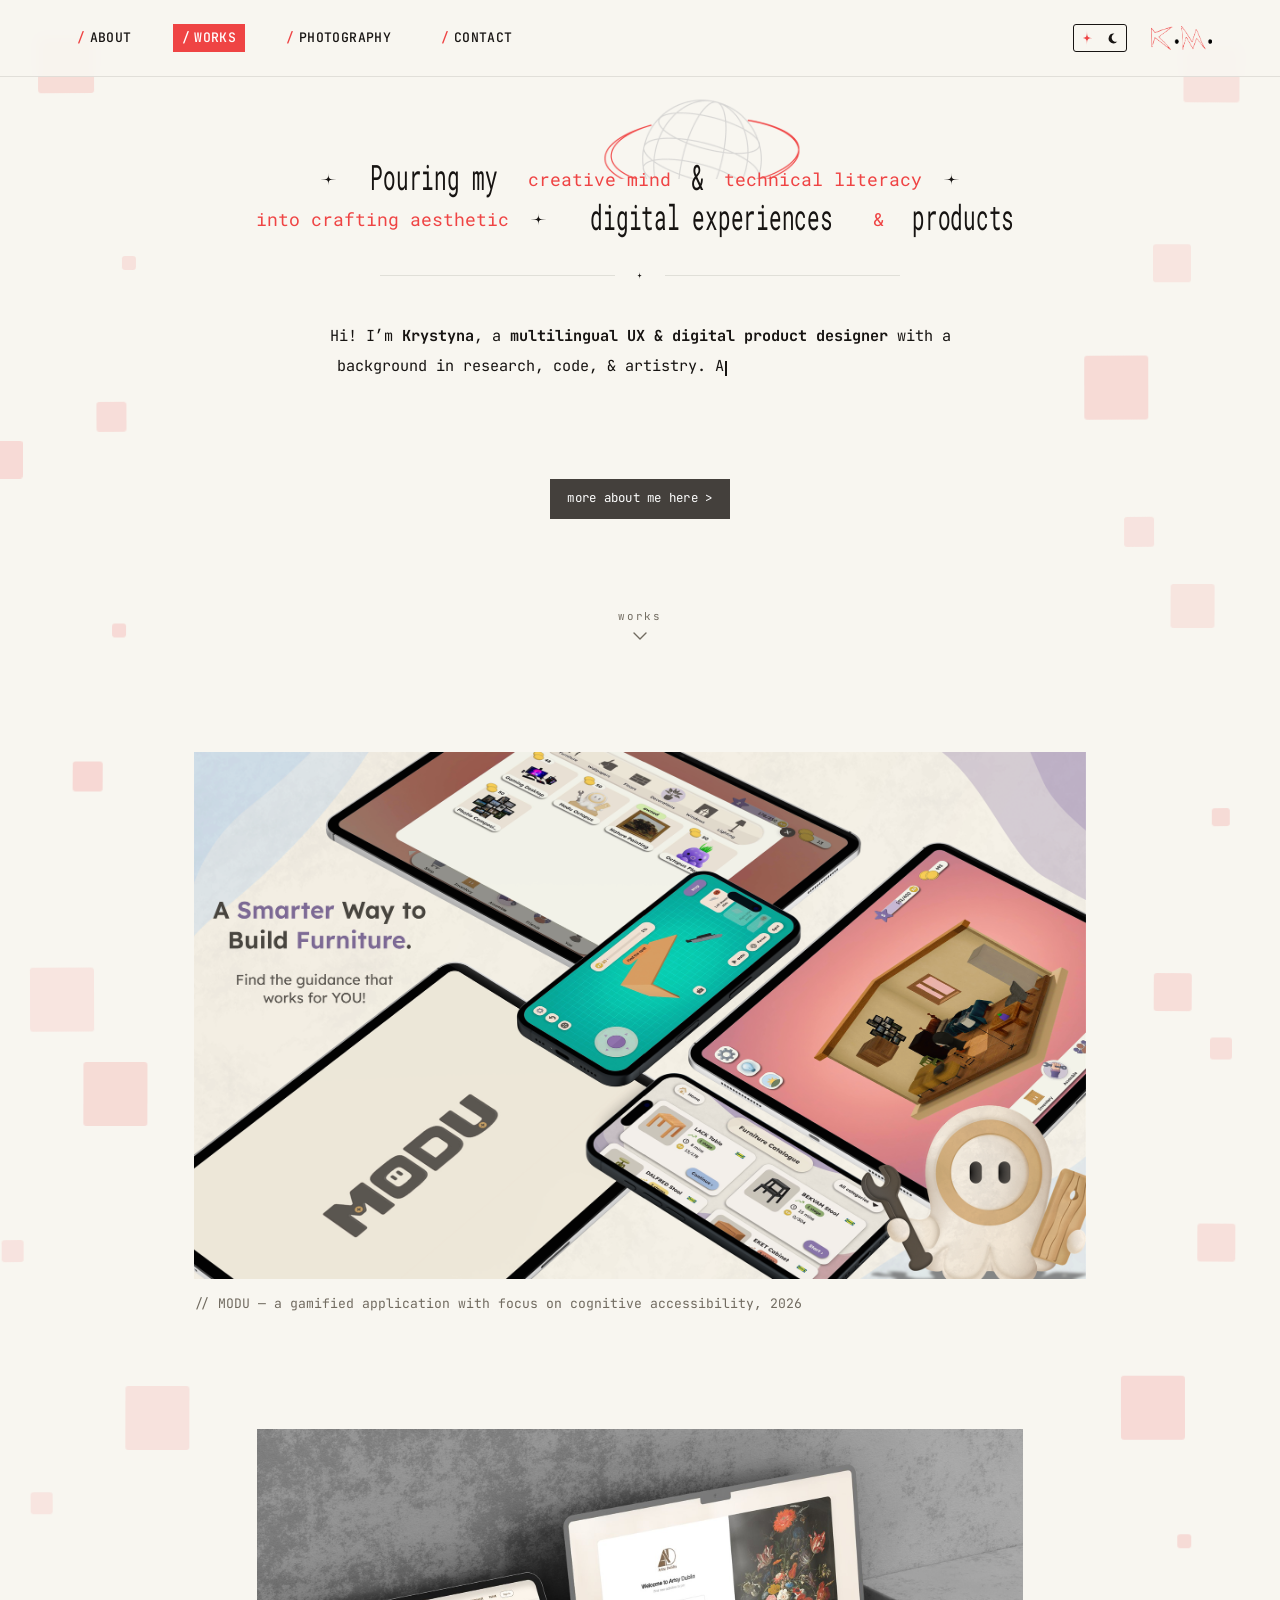
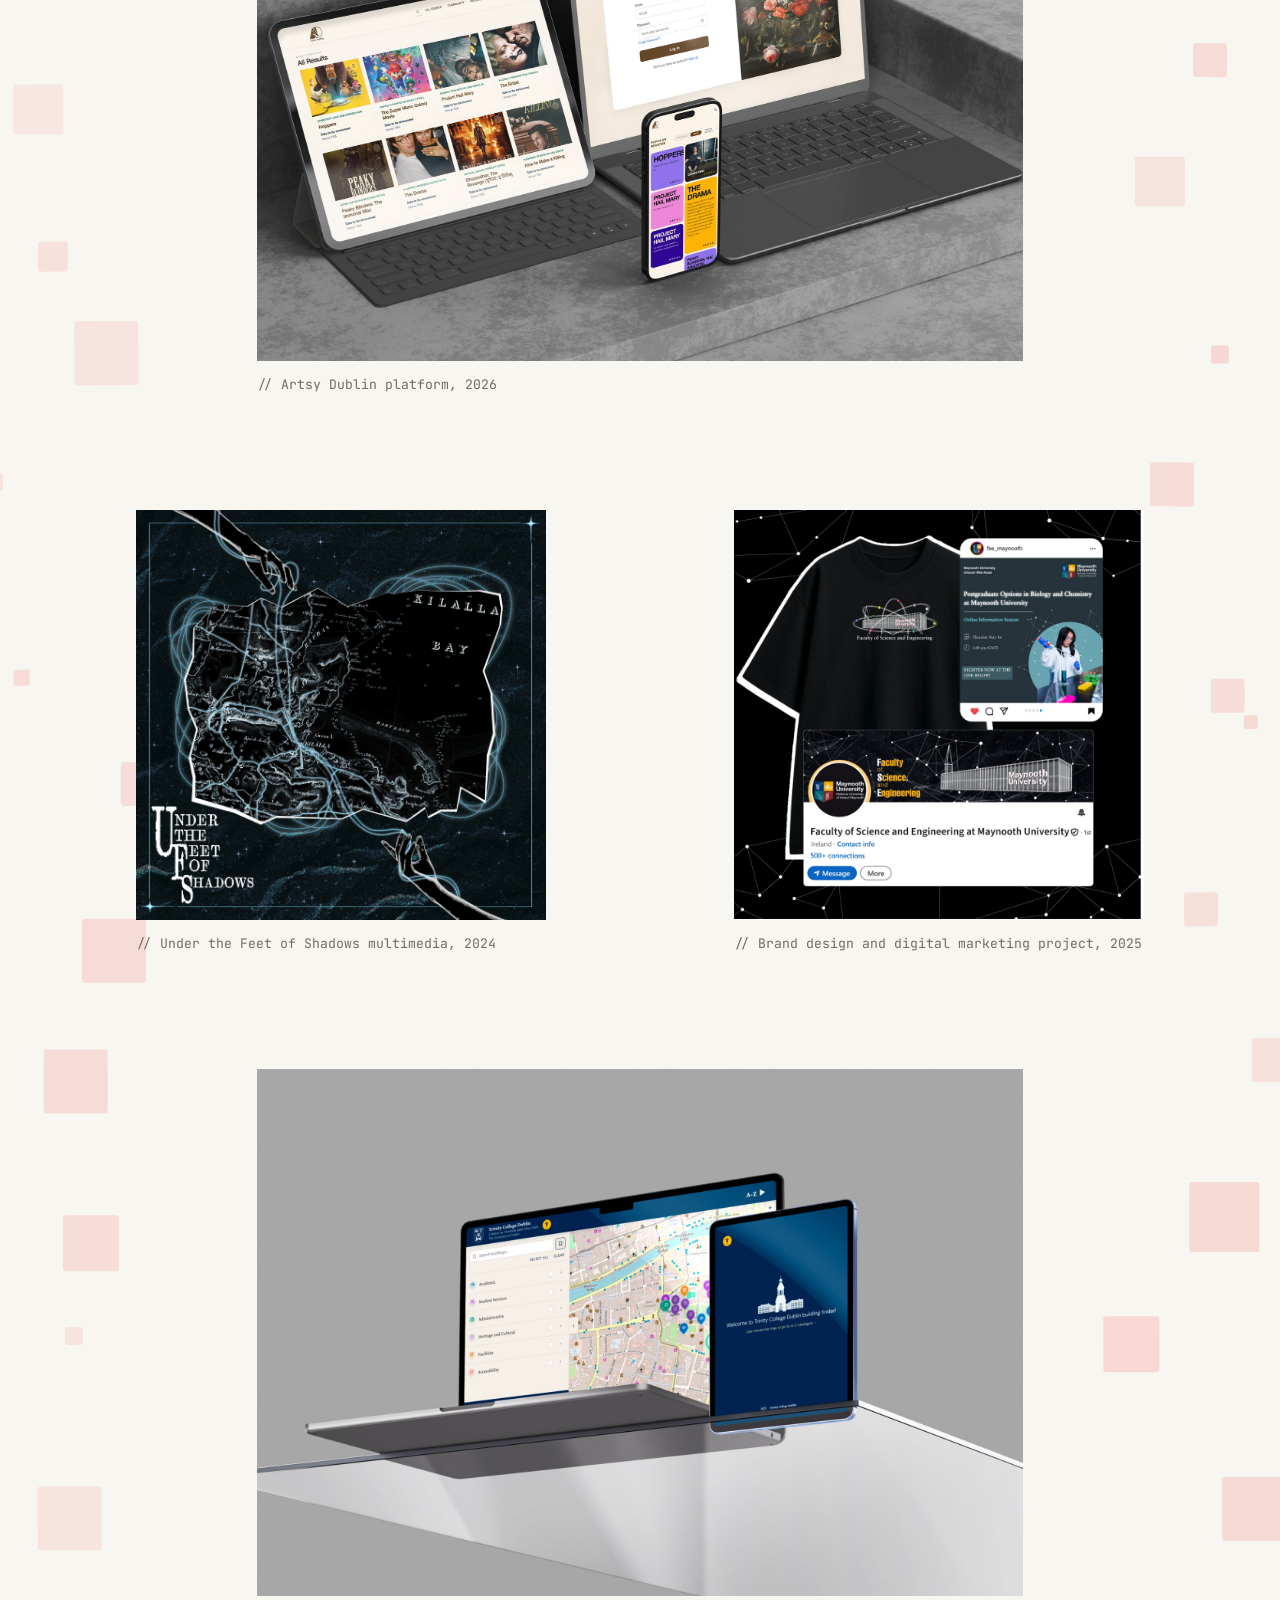
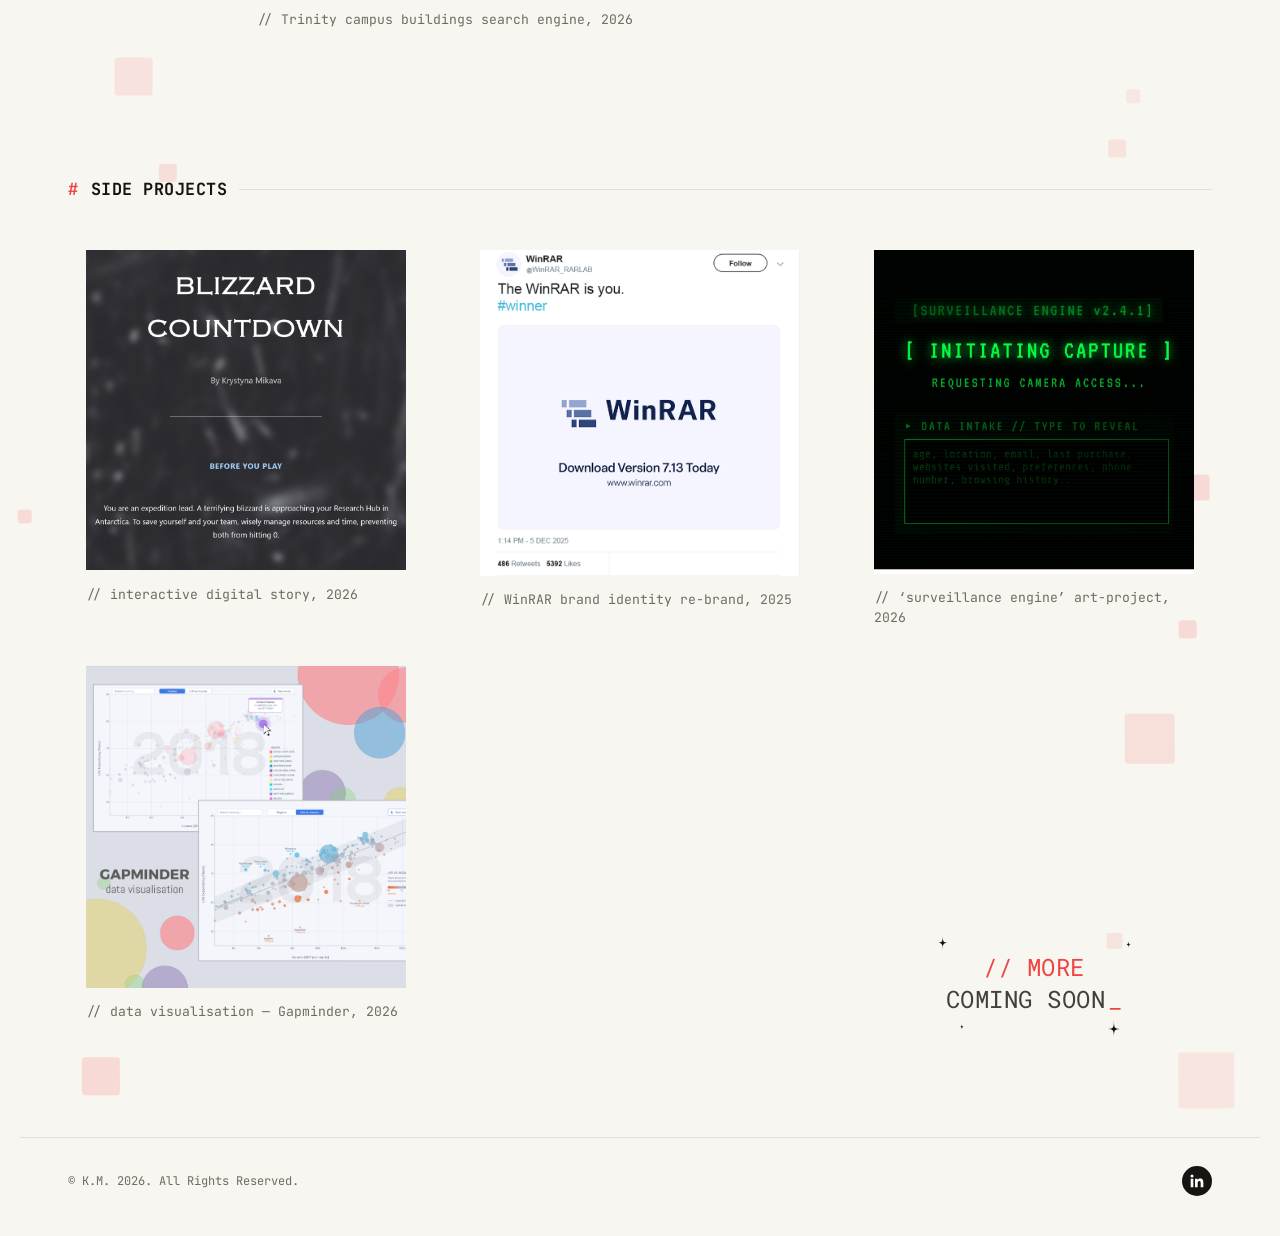
==== commit ea94709b: "dd" ====
--- a/index.html
+++ b/index.html
@@ -12,7 +12,7 @@
   <link rel="preconnect" href="https://fonts.gstatic.com" crossorigin>
   <link href="https://fonts.googleapis.com/css2?family=JetBrains+Mono:ital,wght@0,300;0,400;0,500;0,600;0,700;0,800;1,400;1,500&family=Roboto+Mono:wght@400;500;600;700;800&display=swap" rel="stylesheet">
 
-  <link rel="stylesheet" href="css/style.css?v=17">
+  <link rel="stylesheet" href="css/style.css?v=20">
 </head>
 <body>
 <script src="js/page-loader.js"></script>
@@ -259,14 +259,20 @@
         <p class="project__caption" id="p4-caption">// Trinity campus buildings search engine, 2026</p>
       </article>
 
-      <!-- Two-column row -->
-      <div class="works__grid">
+      <!-- ============ SIDE PROJECTS (three per row) ============ -->
+      <h2 class="works__side-heading" id="side-projects-title">
+        <span class="works__side-heading__hash">#</span>
+        <span>SIDE PROJECTS</span>
+        <span class="works__side-heading__line" aria-hidden="true"></span>
+      </h2>
+
+      <div class="works__grid works__grid--three" role="group" aria-labelledby="side-projects-title">
         <article class="project">
           <a class="project__link" href="works/blizzard-countdown.html" aria-describedby="p5-caption">
             <span class="project__frame">
               <span class="project__corner project__corner--tl" aria-hidden="true"></span>
               <span class="project__corner project__corner--br" aria-hidden="true"></span>
-              <span class="project__media project__media--tall">
+              <span class="project__media">
                 <span class="project__tag" aria-hidden="true">interaction design, digital narration, JavaScript</span>
                 <img src="assets/images/blizzard.cd.jpg" alt="Blizzard Countdown interactive digital story interface" loading="lazy">
               </span>
@@ -276,11 +282,25 @@
         </article>
 
         <article class="project">
+          <a class="project__link" href="works/winrar-rebrand.html" aria-describedby="p7-caption">
+            <span class="project__frame">
+              <span class="project__corner project__corner--tl" aria-hidden="true"></span>
+              <span class="project__corner project__corner--br" aria-hidden="true"></span>
+              <span class="project__media">
+                <span class="project__tag" aria-hidden="true">graphic design &amp; design research</span>
+                <img src="assets/images/side1.png" alt="WinRAR brand identity re-brand, social post mockup" loading="lazy">
+              </span>
+            </span>
+          </a>
+          <p class="project__caption" id="p7-caption">// WinRAR brand identity re-brand, 2025</p>
+        </article>
+
+        <article class="project">
           <a class="project__link" href="works/surveillance-engine.html" aria-describedby="p6-caption">
             <span class="project__frame">
               <span class="project__corner project__corner--tl" aria-hidden="true"></span>
               <span class="project__corner project__corner--br" aria-hidden="true"></span>
-              <span class="project__media project__media--tall">
+              <span class="project__media">
                 <span class="project__tag" aria-hidden="true">interaction design, p5js, interactive graphics, JS, creative coding</span>
                 <img src="assets/images/surveillance.jpg" alt="'Surveillance engine' generative art project terminal interface" loading="lazy">
               </span>
@@ -288,33 +308,15 @@
           </a>
           <p class="project__caption" id="p6-caption">// &lsquo;surveillance engine&rsquo; art-project, 2026</p>
         </article>
-      </div>
-
-      <!-- Full-width -->
-      <article class="project project--feature">
-        <a class="project__link" href="works/winrar-rebrand.html" aria-describedby="p7-caption">
-          <span class="project__frame">
-            <span class="project__corner project__corner--tl" aria-hidden="true"></span>
-            <span class="project__corner project__corner--br" aria-hidden="true"></span>
-            <span class="project__media project__media--wide">
-              <span class="project__tag" aria-hidden="true">graphic design &amp; design research</span>
-              <img src="assets/images/winrar.jpg" alt="WinRAR brand identity re-brand social post mockup" loading="lazy">
-            </span>
-          </span>
-        </a>
-        <p class="project__caption" id="p7-caption">// WinRAR brand identity re-brand, 2025</p>
-      </article>
-
-      <!-- Last card: same two-column grid, so it matches the card above it (left column) -->
-      <div class="works__grid">
-        <article class="project project--larger">
+
+        <article class="project">
           <a class="project__link" href="works/data-viz-gapminder.html" aria-describedby="p8-caption">
             <span class="project__frame">
               <span class="project__corner project__corner--tl" aria-hidden="true"></span>
               <span class="project__corner project__corner--br" aria-hidden="true"></span>
-              <span class="project__media project__media--tall">
+              <span class="project__media">
                 <span class="project__tag" aria-hidden="true">interactive design, accessibility, data visualisation, p5.js</span>
-                <img src="assets/images/gap.png" alt="Gapminder 2018 interactive bubble chart of income and life expectancy by country" loading="lazy">
+                <img src="assets/images/side2.png" alt="Gapminder data visualisation, two views of the 2018 bubble chart" loading="lazy">
               </span>
             </span>
           </a>
--- a/css/style.css
+++ b/css/style.css
@@ -688,6 +688,74 @@
   margin-bottom: 0;
 }
 
+/* "side projects": a centred label, then a three-up row (two-up on tablets,
+   single column on phones, via the breakpoints below) */
+.works__side-heading {
+  display: flex;
+  align-items: center;
+  gap: 0.75rem;
+  margin: 0 0 clamp(2rem, 4vw, 3rem);
+  padding-top: clamp(1rem, 3vw, 2rem);
+  font-family: var(--font-mono);
+  font-size: clamp(0.95rem, 0.4vw + 0.85rem, 1.05rem);
+  font-weight: 700;
+  letter-spacing: 0.03em;
+  color: var(--color-text);
+}
+
+.works__side-heading__hash {
+  color: var(--color-orange);
+}
+
+.works__side-heading__line {
+  flex: 1;
+  height: 1px;
+  background: var(--color-border);
+}
+
+.works__grid--three {
+  grid-template-columns: repeat(3, minmax(0, 1fr));
+  align-items: start;
+  gap: clamp(1.25rem, 3vw, 2.5rem);
+}
+
+.works__grid--three .project__frame,
+.works__grid--three .project__caption {
+  width: 90%;
+}
+
+/* "more coming soon" sits in the last row's right-hand column */
+.works__grid--three .works__soon {
+  grid-column: 3;
+  align-self: end;
+}
+
+.works__grid--three .works__soon__box {
+  width: 100%;
+  padding: 3rem 0 0.5rem;
+}
+
+.works__grid--three .works__soon__text {
+  font-size: clamp(1.15rem, 1.9vw, 1.9rem);
+  white-space: nowrap;
+}
+
+@media (max-width: 960px) {
+  .works__grid--three {
+    grid-template-columns: repeat(2, minmax(0, 1fr));
+  }
+
+  .works__grid--three .works__soon {
+    grid-column: 2;
+  }
+}
+
+@media (max-width: 768px) {
+  .works__grid--three .works__soon {
+    grid-column: 1;
+  }
+}
+
 .works__grid:last-child {
   margin-bottom: 0;
 }
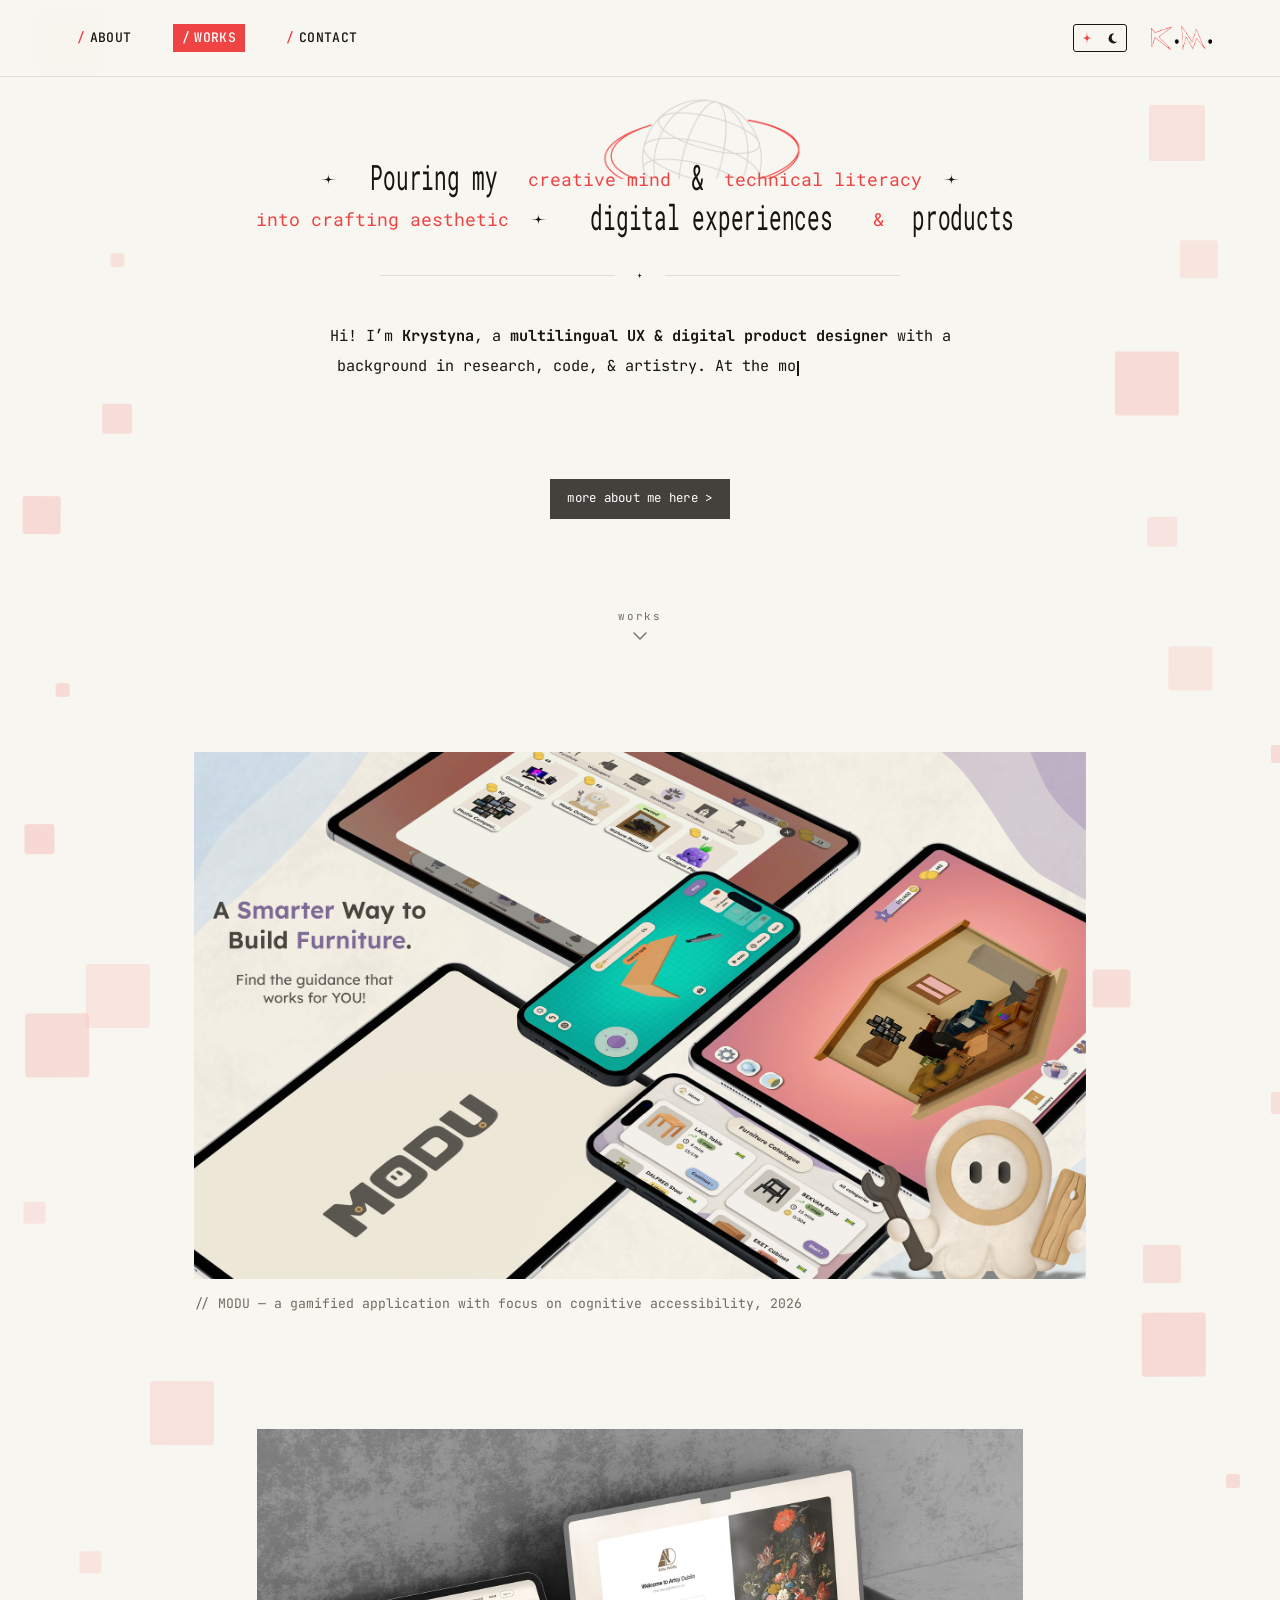
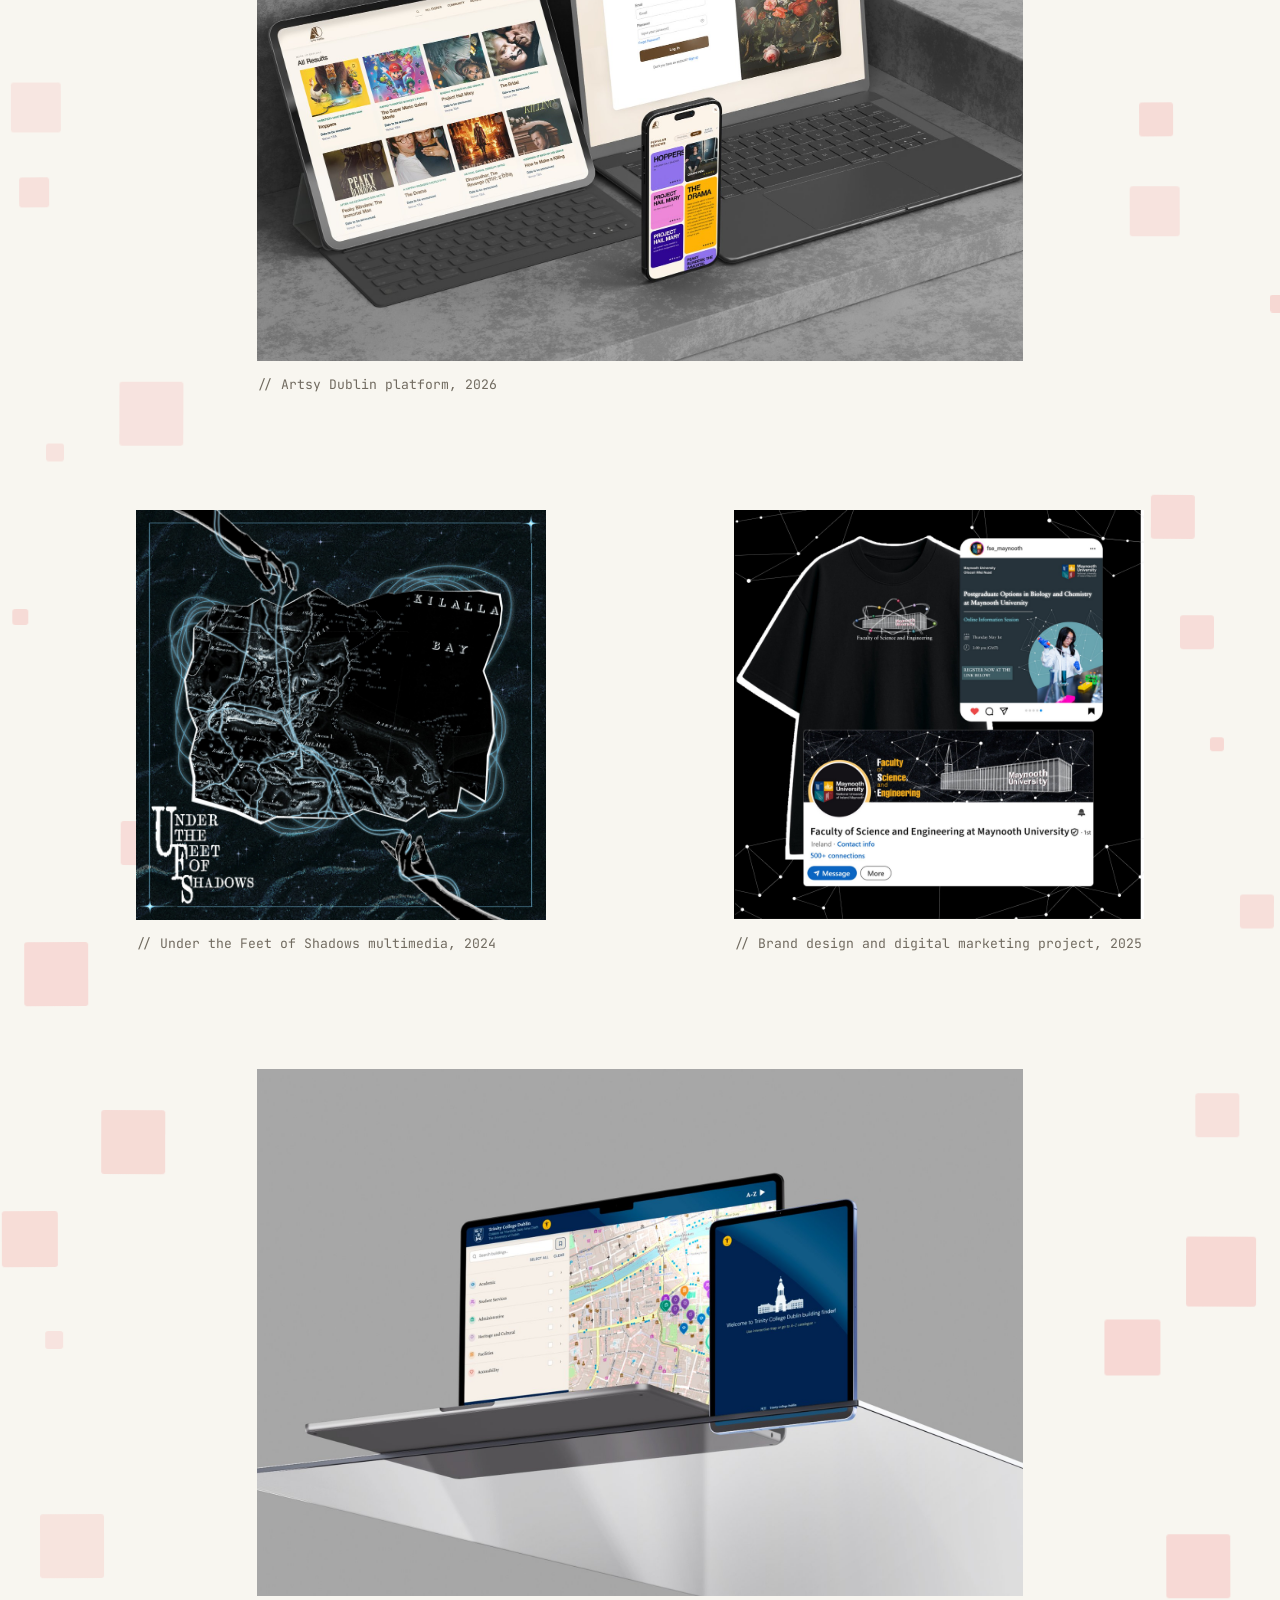
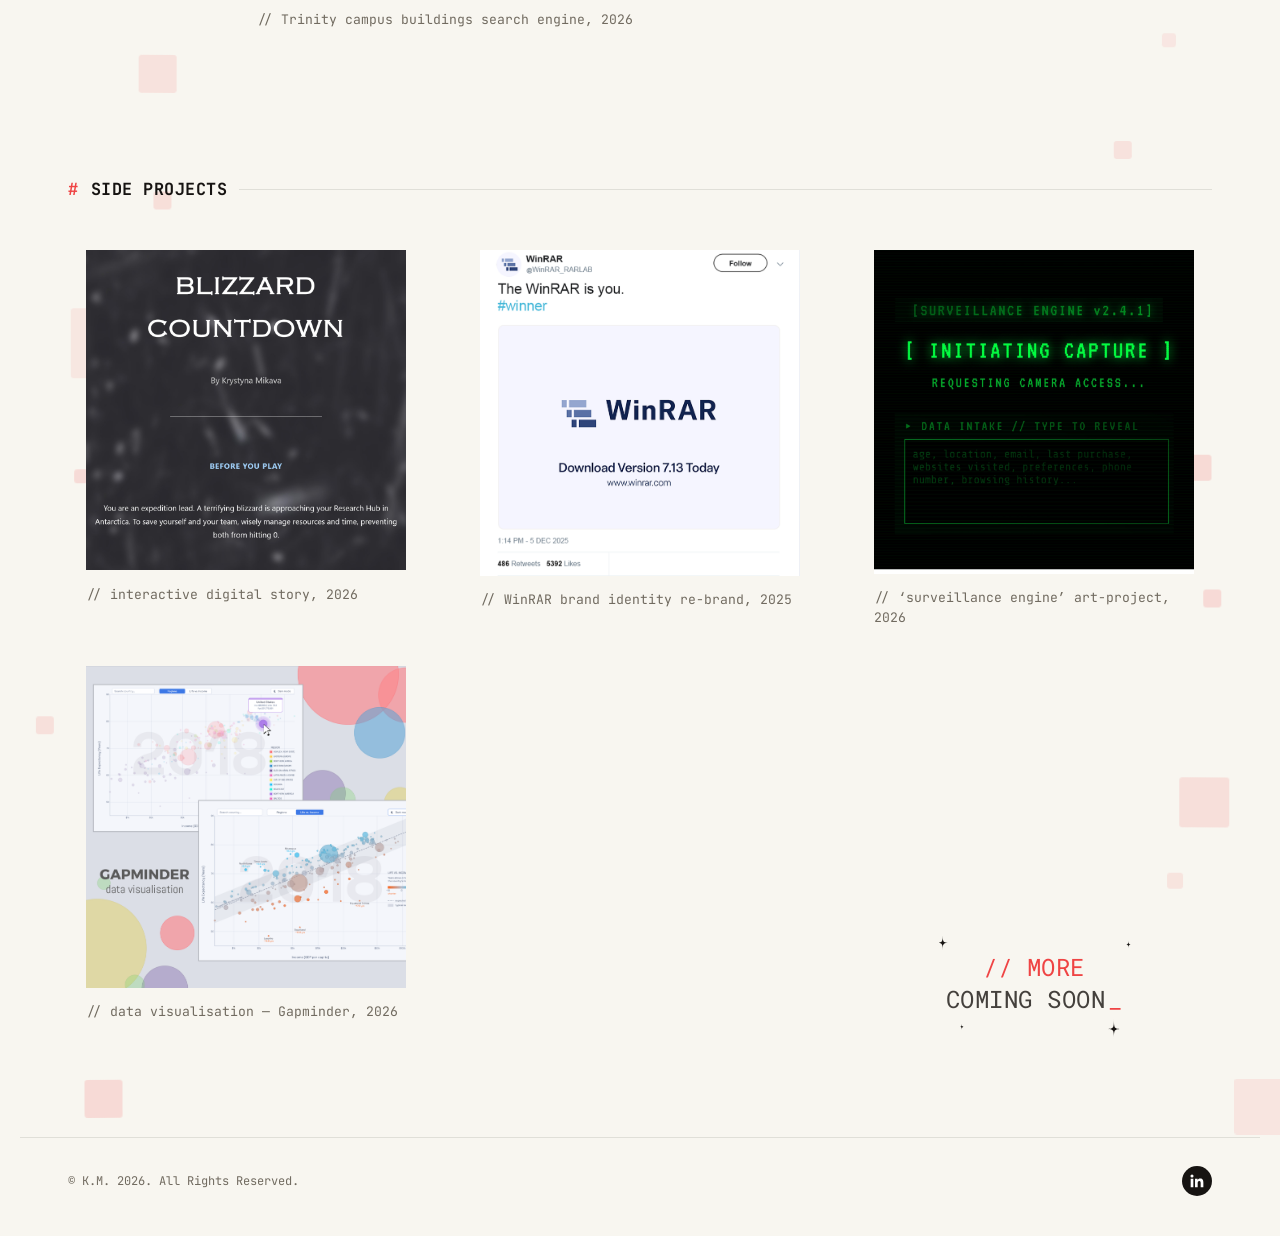
==== commit 72912a6e: "nb" ====
--- a/index.html
+++ b/index.html
@@ -93,7 +93,6 @@
         <ul class="primary-nav__list" id="primary-nav-list">
           <li><a class="nav-link" href="about.html"><span class="nav-link__slash">/</span> <span class="nav-link__label" data-text="ABOUT">ABOUT</span></a></li>
           <li><a class="nav-link nav-link--active" href="#works" aria-current="page"><span class="nav-link__slash">/</span> <span class="nav-link__label" data-text="WORKS">WORKS</span></a></li>
-          <li><a class="nav-link" href="photography.html"><span class="nav-link__slash">/</span> <span class="nav-link__label" data-text="PHOTOGRAPHY">PHOTOGRAPHY</span></a></li>
           <li><a class="nav-link" href="contact.html"><span class="nav-link__slash">/</span> <span class="nav-link__label" data-text="CONTACT">CONTACT</span></a></li>
         </ul>
       </nav>
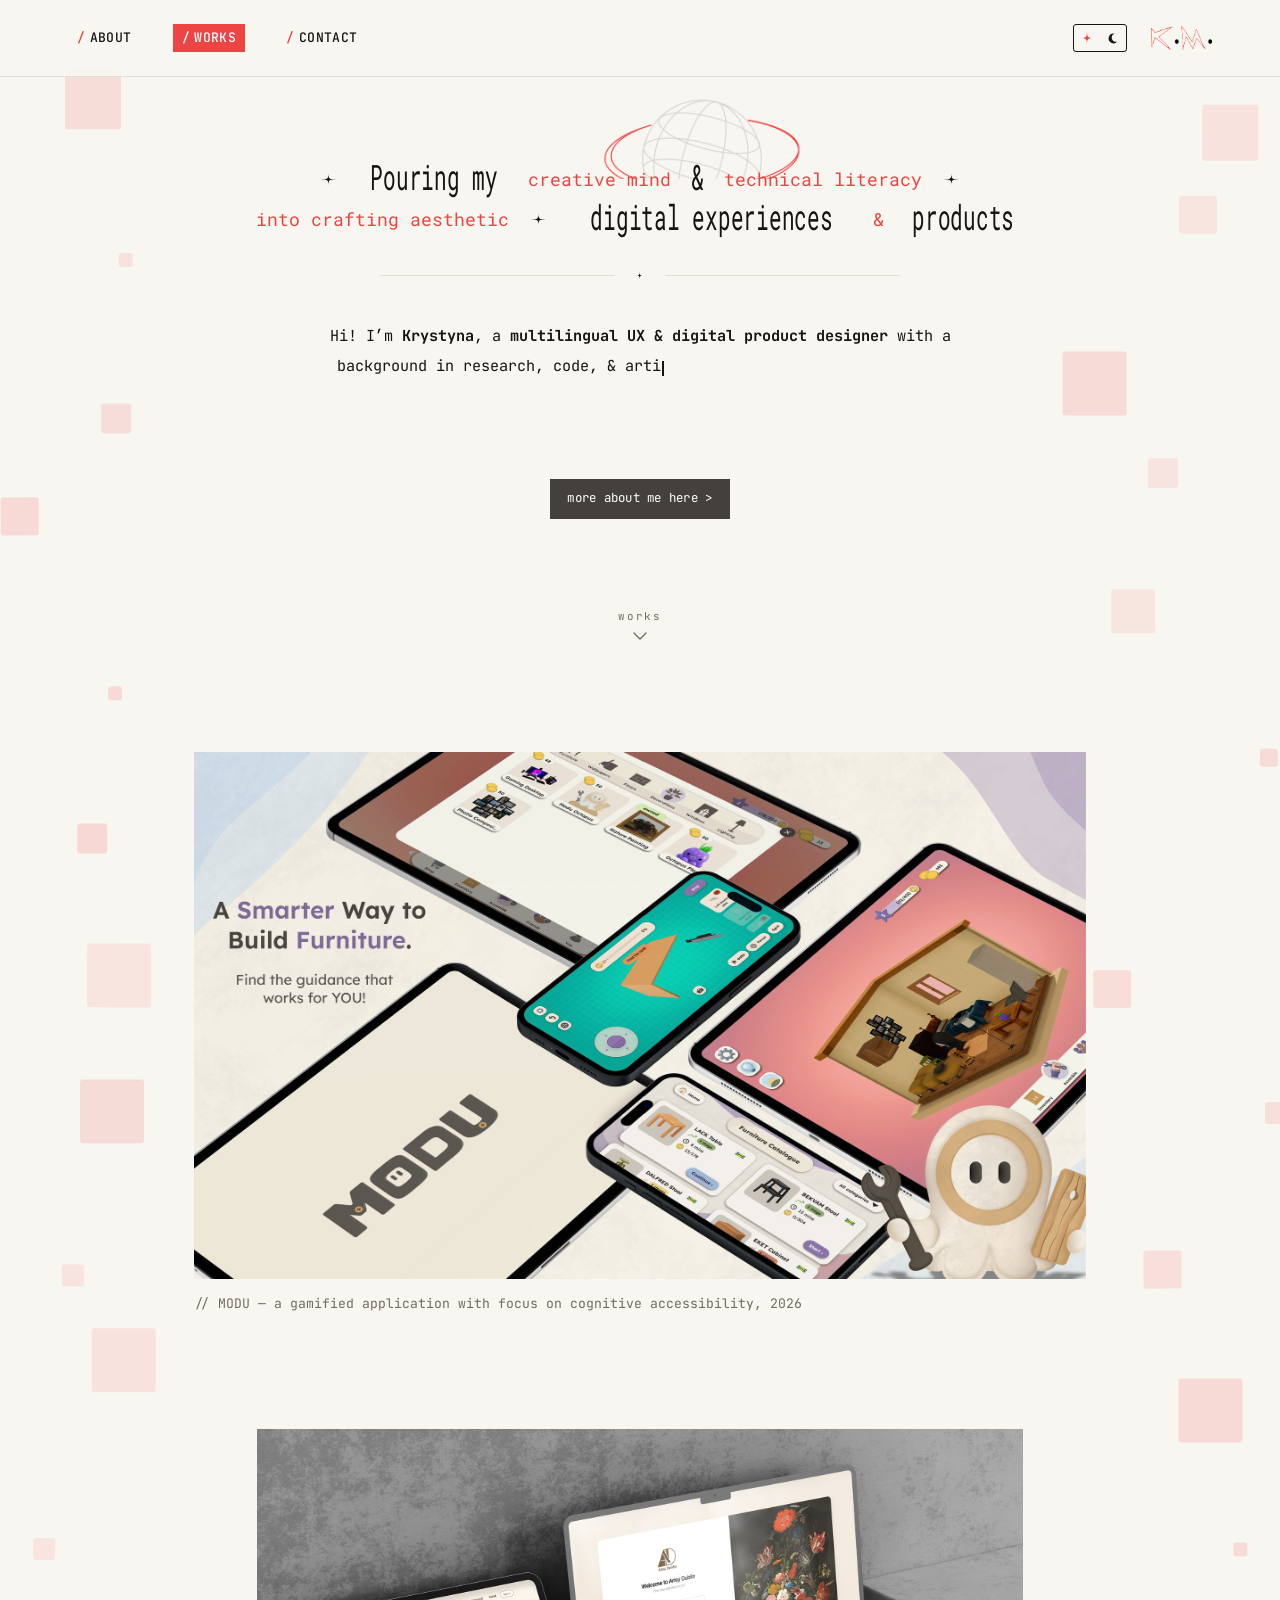
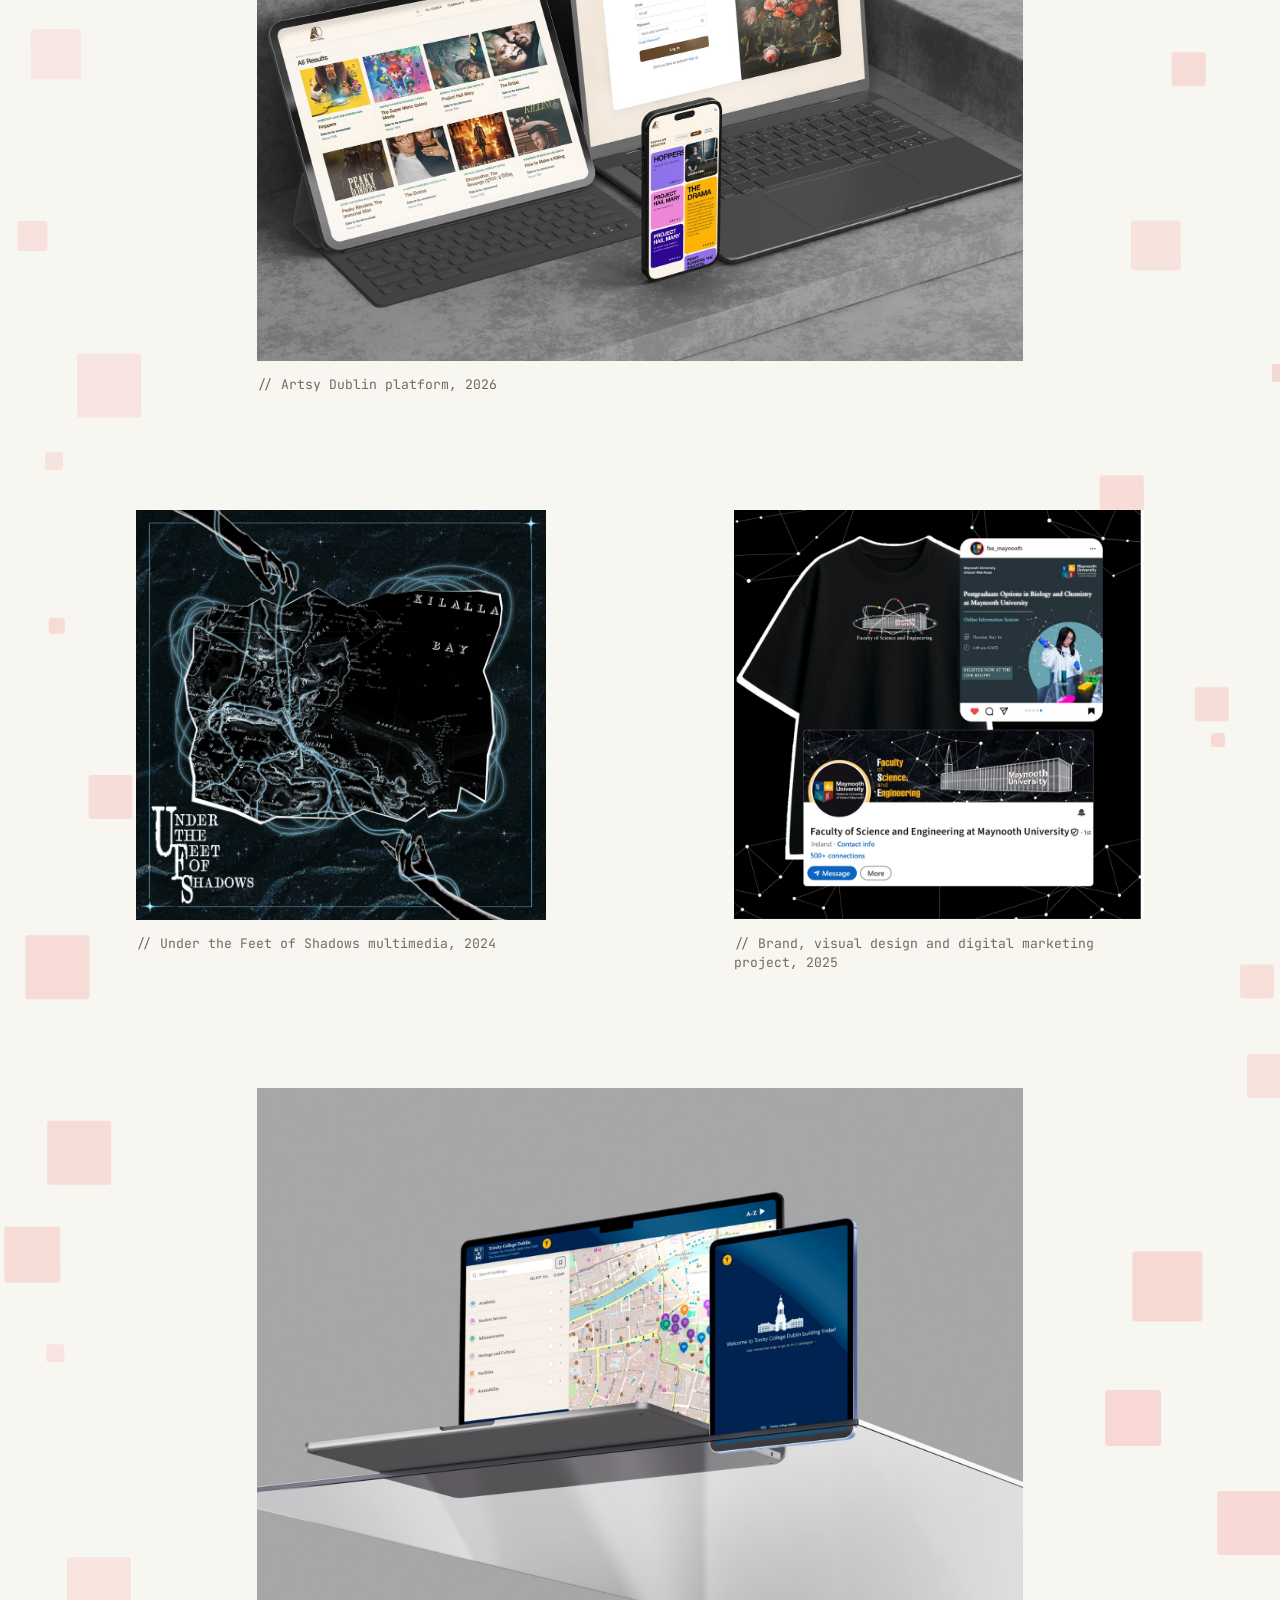
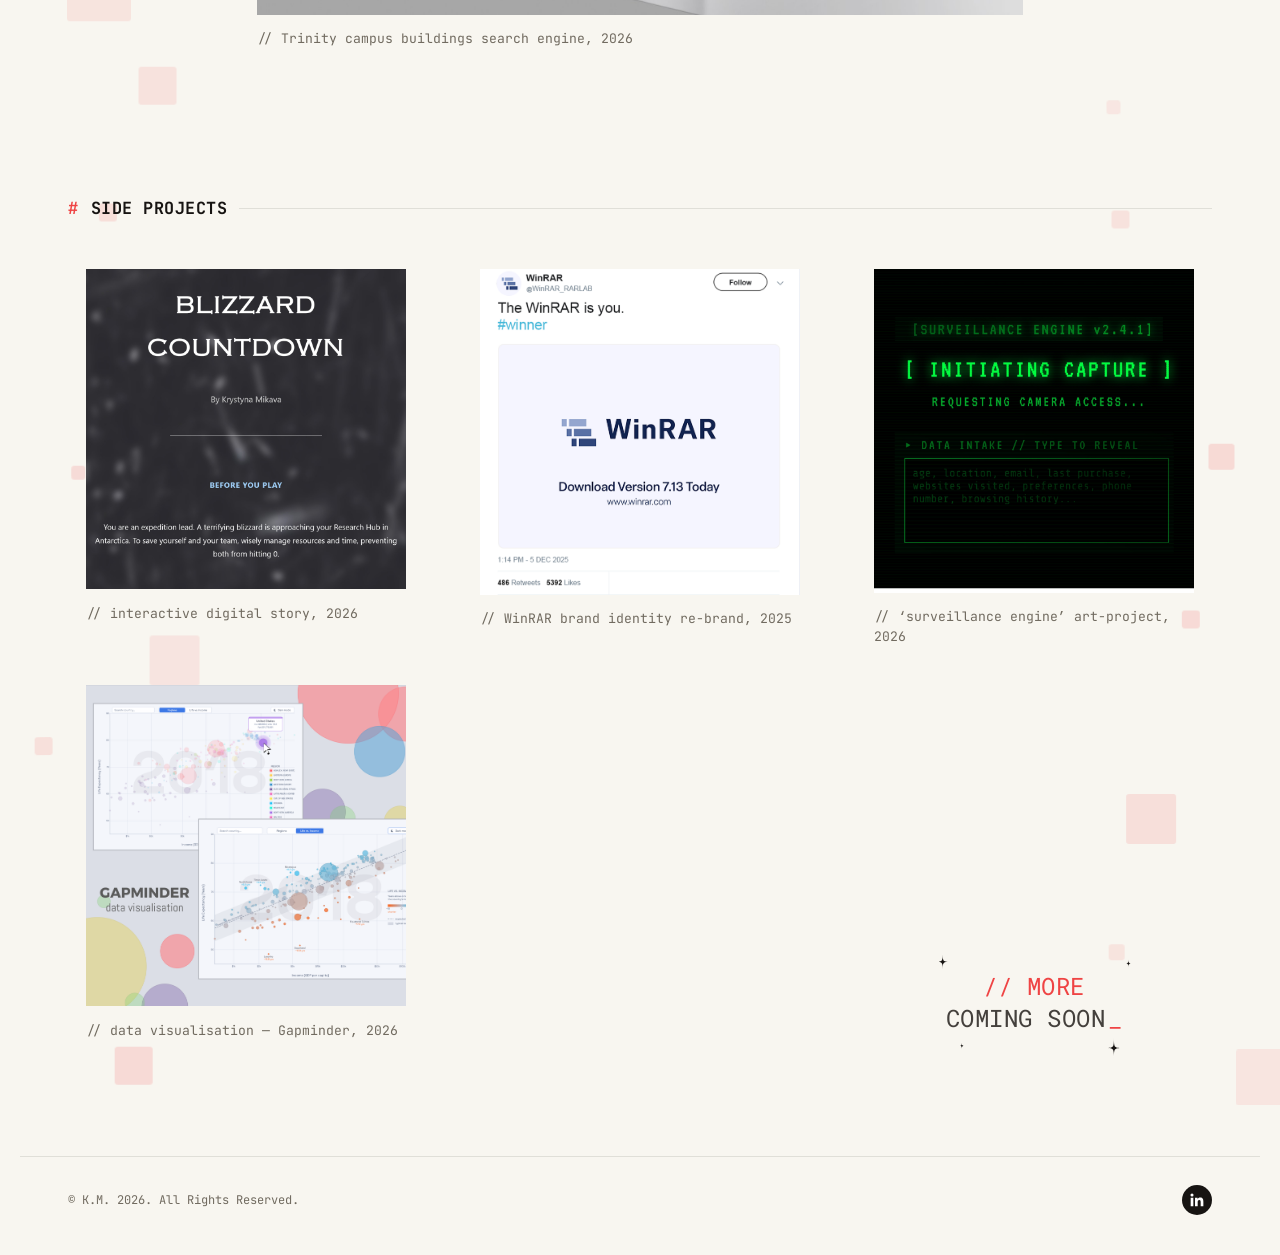
==== commit 3d34e158: "v" ====
--- a/index.html
+++ b/index.html
@@ -234,12 +234,12 @@
               <span class="project__corner project__corner--tl" aria-hidden="true"></span>
               <span class="project__corner project__corner--br" aria-hidden="true"></span>
               <span class="project__media project__media--square">
-                <span class="project__tag" aria-hidden="true">brand, reusable digital assets &amp; logo design, audience research</span>
-                <img src="assets/images/fse.jpg" alt="Brand design and digital marketing project mockups" loading="lazy">
-              </span>
-            </span>
-          </a>
-          <p class="project__caption" id="p3-caption">// Brand design and digital marketing project, 2025</p>
+                <span class="project__tag" aria-hidden="true">brand, reusable digital assets &amp; logo design, audience &amp; user research</span>
+                <img src="assets/images/fse.jpg" alt="Brand, visual design and digital marketing project mockups" loading="lazy">
+              </span>
+            </span>
+          </a>
+          <p class="project__caption" id="p3-caption">// Brand, visual design and digital marketing project, 2025</p>
         </article>
       </div>
 
